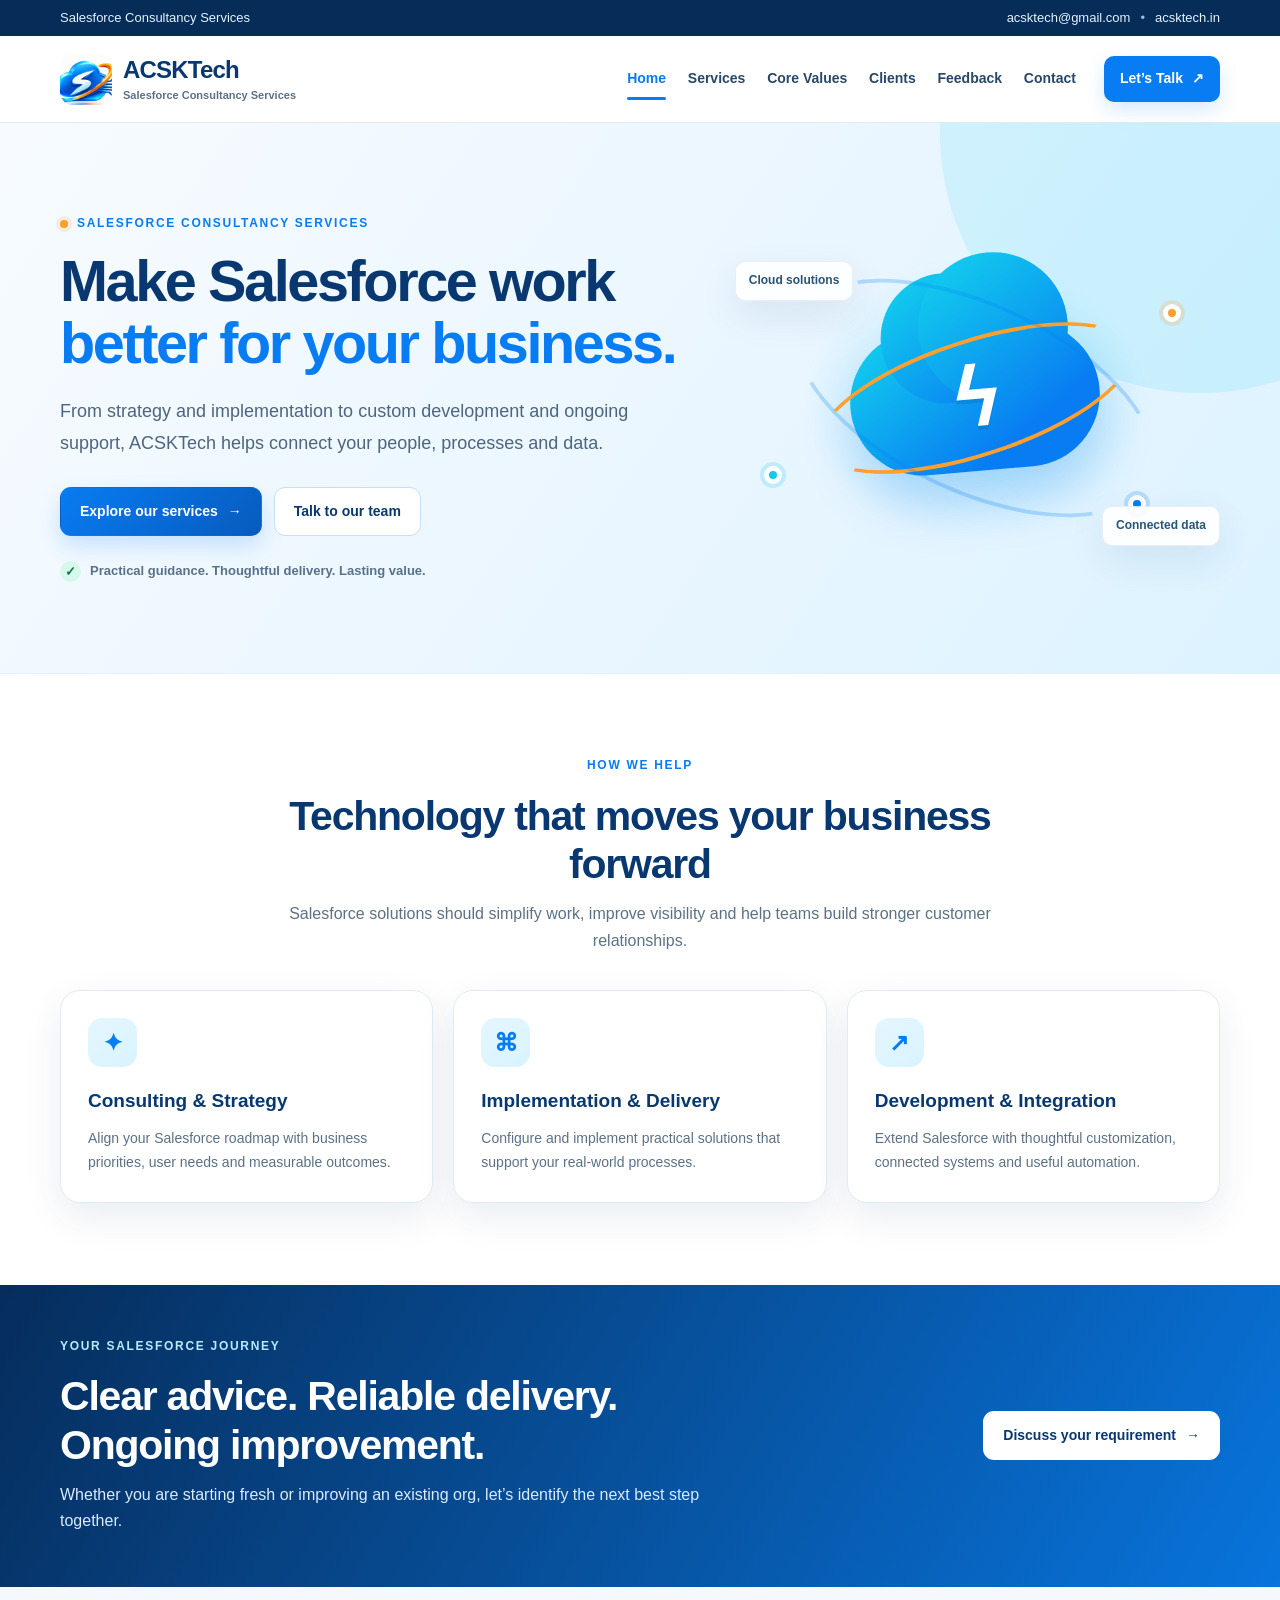
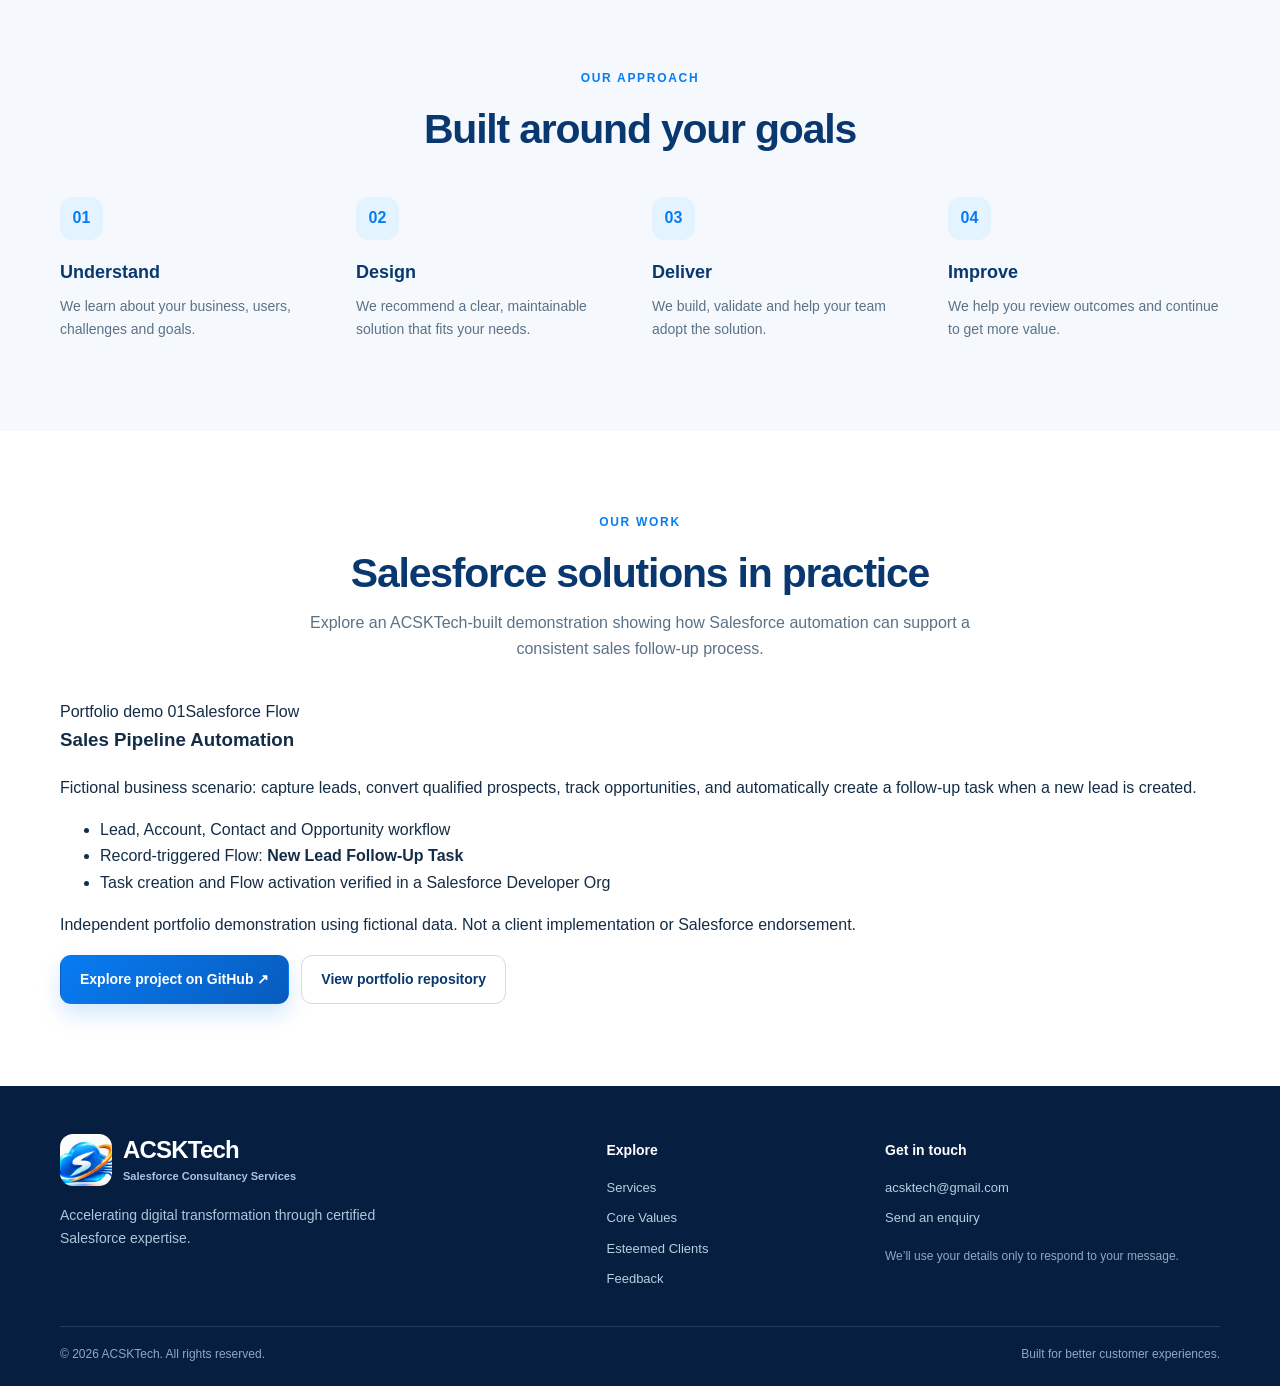
==== index.html @ 2a961964 "Add Salesforce portfolio demo to homepage" ====
<!doctype html>
<html lang="en"><head><meta charset="utf-8"><meta name="viewport" content="width=device-width, initial-scale=1">
<title>Home | ACSKTech</title><meta name="description" content="ACSKTech Salesforce Consultancy Services helps businesses plan, implement and improve Salesforce solutions."><meta name="theme-color" content="#073b78">
<link rel="icon" type="image/jpeg" href="acsktech-logo-mark.jpg"><link rel="stylesheet" href="styles.css"></head>
<body><a class="skip-link" href="#main">Skip to content</a>
<div class="topbar"><div class="container topbar-inner"><span>Salesforce Consultancy Services</span><span><a href="mailto:acsktech@gmail.com">acsktech@gmail.com</a><span class="dot">•</span><a href="https://acsktech.in">acsktech.in</a></span></div></div>
<header class="site-header"><div class="container nav-wrap">
<a class="brand" href="index.html" aria-label="ACSKTech home"><img src="acsktech-logo-mark.jpg" alt="" width="52" height="52"><span class="brand-copy"><strong>ACSKTech</strong><small>Salesforce Consultancy Services</small></span></a>
<button class="menu-toggle" type="button" aria-expanded="false" aria-controls="primary-nav"><span></span><span></span><span></span><b class="sr-only">Toggle navigation</b></button>
<nav id="primary-nav" class="primary-nav" aria-label="Main navigation"><a href="index.html" class="active" aria-current="page">Home</a><a href="services.html" class="" >Services</a><a href="values.html" class="" >Core Values</a><a href="clients.html" class="" >Clients</a><a href="feedback.html" class="" >Feedback</a><a href="contact.html" class="" >Contact</a></nav>
<a class="header-cta" href="contact.html">Let’s Talk <span aria-hidden="true">↗</span></a>
</div></header>
<main id="main"><section class="hero"><div class="container hero-layout"><div class="hero-copy"><p class="eyebrow"><span class="eyebrow-dot"></span> Salesforce Consultancy Services</p><h1>Make Salesforce work <span>better for your business.</span></h1><p class="hero-lead">From strategy and implementation to custom development and ongoing support, ACSKTech helps connect your people, processes and data.</p><div class="button-row"><a class="button button-primary" href="services.html">Explore our services <span aria-hidden="true">→</span></a><a class="button button-secondary" href="contact.html">Talk to our team</a></div><div class="trust-line"><span class="trust-check">✓</span> Practical guidance. Thoughtful delivery. Lasting value.</div></div><div class="hero-art" aria-hidden="true"><div class="art-glow"></div><div class="art-orbit orbit-one"></div><div class="art-orbit orbit-two"></div><div class="art-cloud"><span>ϟ</span></div><div class="art-node node-one"></div><div class="art-node node-two"></div><div class="art-node node-three"></div><div class="art-label label-one">Cloud solutions</div><div class="art-label label-two">Connected data</div></div></div></section>
<section class="section"><div class="container"><div class="section-heading centered"><p class="eyebrow">How we help</p><h2>Technology that moves your business forward</h2><p>Salesforce solutions should simplify work, improve visibility and help teams build stronger customer relationships.</p></div><div class="feature-grid"><article class="feature-card"><div class="feature-icon">✦</div><h3>Consulting & Strategy</h3><p>Align your Salesforce roadmap with business priorities, user needs and measurable outcomes.</p></article><article class="feature-card"><div class="feature-icon">⌘</div><h3>Implementation & Delivery</h3><p>Configure and implement practical solutions that support your real-world processes.</p></article><article class="feature-card"><div class="feature-icon">↗</div><h3>Development & Integration</h3><p>Extend Salesforce with thoughtful customization, connected systems and useful automation.</p></article></div></div></section>
<section class="band"><div class="container band-inner"><div><p class="eyebrow eyebrow-light">Your Salesforce journey</p><h2>Clear advice. Reliable delivery. Ongoing improvement.</h2><p>Whether you are starting fresh or improving an existing org, let’s identify the next best step together.</p></div><a class="button button-light" href="contact.html">Discuss your requirement <span aria-hidden="true">→</span></a></div></section>
<section class="section section-soft"><div class="container"><div class="section-heading centered"><p class="eyebrow">Our approach</p><h2>Built around your goals</h2></div><div class="steps-grid"><div class="step"><span>01</span><h3>Understand</h3><p>We learn about your business, users, challenges and goals.</p></div><div class="step"><span>02</span><h3>Design</h3><p>We recommend a clear, maintainable solution that fits your needs.</p></div><div class="step"><span>03</span><h3>Deliver</h3><p>We build, validate and help your team adopt the solution.</p></div><div class="step"><span>04</span><h3>Improve</h3><p>We help you review outcomes and continue to get more value.</p></div></div></div></section><section class="section portfolio-section"><div class="container"><div class="section-heading centered"><p class="eyebrow">Our work</p><h2>Salesforce solutions in practice</h2><p>Explore an ACSKTech-built demonstration showing how Salesforce automation can support a consistent sales follow-up process.</p></div><article class="portfolio-card"><div class="portfolio-card-top"><span class="portfolio-tag">Portfolio demo 01</span><span class="portfolio-status">Salesforce Flow</span></div><h3>Sales Pipeline Automation</h3><p>Fictional business scenario: capture leads, convert qualified prospects, track opportunities, and automatically create a follow-up task when a new lead is created.</p><ul class="portfolio-points"><li>Lead, Account, Contact and Opportunity workflow</li><li>Record-triggered Flow: <strong>New Lead Follow-Up Task</strong></li><li>Task creation and Flow activation verified in a Salesforce Developer Org</li></ul><p class="portfolio-disclaimer">Independent portfolio demonstration using fictional data. Not a client implementation or Salesforce endorsement.</p><div class="button-row"><a class="button button-primary" href="https://github.com/acsktech-acsk/salesforce-portfolio/tree/main/demo-01-sales-pipeline" target="_blank" rel="noopener noreferrer">Explore project on GitHub ↗</a><a class="button button-secondary" href="https://github.com/acsktech-acsk/salesforce-portfolio" target="_blank" rel="noopener noreferrer">View portfolio repository</a></div></article></div></section>
</main>
<footer class="site-footer"><div class="container footer-grid"><div class="footer-brand"><a class="brand brand-footer" href="index.html"><img src="acsktech-logo-mark.jpg" alt="" width="46" height="46"><span class="brand-copy"><strong>ACSKTech</strong><small>Salesforce Consultancy Services</small></span></a><p>Accelerating digital transformation through certified Salesforce expertise.</p></div><div><h2>Explore</h2><ul><li><a href="services.html">Services</a></li><li><a href="values.html">Core Values</a></li><li><a href="clients.html">Esteemed Clients</a></li><li><a href="feedback.html">Feedback</a></li></ul></div><div><h2>Get in touch</h2><ul><li><a href="mailto:acsktech@gmail.com">acsktech@gmail.com</a></li><li><a href="contact.html">Send an enquiry</a></li></ul><p class="footer-note">We’ll use your details only to respond to your message.</p></div></div><div class="container footer-bottom"><span>© <span data-year></span> ACSKTech. All rights reserved.</span><span>Built for better customer experiences.</span></div></footer>
<script src="script.js" defer></script></body></html>
---- styles.css ----
/* ACSKTech responsive site styles — designed to keep content readable at every viewport. */
:root{--navy:#08386f;--blue:#087cf2;--blue-dark:#0759b5;--cyan:#12c9e8;--orange:#ff9f2d;--ink:#142d46;--muted:#5c7186;--line:#dce8f3;--pale:#f4f9ff;--white:#fff;--shadow:0 14px 38px rgba(8,56,111,.09);--radius:20px;--max:1160px}
*{box-sizing:border-box}html{scroll-behavior:smooth;scroll-padding-top:110px}body{margin:0;font-family:Inter,"Segoe UI",Roboto,Arial,sans-serif;color:var(--ink);background:#fff;line-height:1.65;-webkit-font-smoothing:antialiased}img{display:block;max-width:100%;height:auto}a{color:inherit;text-decoration:none}a:hover{color:var(--blue)}button,input,select,textarea{font:inherit}.container{width:min(var(--max),calc(100% - 48px));margin-inline:auto}.skip-link{position:absolute;left:-999px;top:10px;background:#fff;padding:10px;z-index:100}.skip-link:focus{left:10px}.sr-only{position:absolute;width:1px;height:1px;padding:0;margin:-1px;overflow:hidden;clip:rect(0,0,0,0);white-space:nowrap;border:0}
.topbar{background:#062c58;color:#e3f3ff;font-size:13px}.topbar-inner{min-height:36px;display:flex;justify-content:space-between;align-items:center;gap:12px}.topbar a{color:#e3f3ff}.dot{padding-inline:10px;color:#8fbfe9}
.site-header{position:sticky;top:0;z-index:50;background:rgba(255,255,255,.97);border-bottom:1px solid rgba(8,56,111,.1);backdrop-filter:blur(14px)}.nav-wrap{min-height:86px;display:flex;align-items:center;gap:28px}.brand{display:flex;align-items:center;gap:11px;flex:0 0 auto;min-width:250px}.brand img{width:52px;height:52px;object-fit:cover;border-radius:13px;background:#fff}.brand-copy{display:flex;flex-direction:column;line-height:1.2}.brand-copy strong{font-size:24px;letter-spacing:-.8px;color:var(--navy);font-weight:850}.brand-copy small{font-size:11px;color:var(--muted);font-weight:650;margin-top:5px}.primary-nav{display:flex;align-items:center;justify-content:center;gap:clamp(12px,1.7vw,24px);margin-left:auto}.primary-nav a{position:relative;color:#294766;font-weight:700;font-size:14px;white-space:nowrap;padding:12px 0}.primary-nav a:hover,.primary-nav a.active{color:var(--blue)}.primary-nav a.active:after{content:"";position:absolute;left:0;right:0;bottom:3px;height:3px;border-radius:3px;background:var(--blue)}.header-cta{display:inline-flex;align-items:center;gap:9px;background:var(--blue);color:white;padding:11px 16px;border-radius:10px;font-size:14px;font-weight:750;white-space:nowrap;box-shadow:0 8px 20px rgba(8,124,242,.16)}.header-cta:hover{background:var(--blue-dark);color:white}.menu-toggle{display:none;border:1px solid var(--line);background:#fff;border-radius:10px;width:44px;height:42px;align-items:center;justify-content:center;flex-direction:column;gap:5px;cursor:pointer}.menu-toggle span{width:19px;height:2px;background:var(--navy);border-radius:2px}
.hero{position:relative;overflow:hidden;background:linear-gradient(125deg,#f7fbff 0%,#eaf6ff 54%,#dcf3ff 100%);border-bottom:1px solid #e2f0fb}.hero:before{content:"";position:absolute;width:520px;height:520px;right:-180px;top:-250px;border-radius:50%;background:rgba(18,201,232,.12)}.hero-layout{position:relative;display:grid;grid-template-columns:minmax(0,1.12fr) minmax(300px,.88fr);gap:46px;align-items:center;min-height:550px;padding-block:64px}.hero-copy{max-width:690px}.eyebrow{display:flex;align-items:center;gap:9px;margin:0 0 16px;color:var(--blue);font-size:12px;letter-spacing:1.7px;text-transform:uppercase;font-weight:850}.eyebrow-dot{width:8px;height:8px;border-radius:50%;background:var(--orange);box-shadow:0 0 0 4px rgba(255,159,45,.16)}h1,h2,h3,p{margin-top:0}.hero h1{font-size:clamp(40px,4.5vw,64px);line-height:1.08;letter-spacing:-2.4px;color:var(--navy);margin:0;max-width:760px}.hero h1 span{color:var(--blue)}.hero-lead{max-width:650px;margin:22px 0 28px;font-size:18px;line-height:1.75;color:#4d657e}.button-row{display:flex;gap:12px;flex-wrap:wrap}.button{display:inline-flex;justify-content:center;align-items:center;gap:10px;min-height:48px;padding:12px 19px;border-radius:11px;border:1px solid transparent;font-weight:800;font-size:14px;cursor:pointer;transition:transform .18s,background .18s,border-color .18s}.button:hover{transform:translateY(-2px)}.button-primary{background:linear-gradient(135deg,var(--blue),#075bbd);color:#fff;box-shadow:0 10px 22px rgba(8,124,242,.18)}.button-primary:hover{color:#fff;background:#075bbd}.button-secondary{background:#fff;border-color:#c7def4;color:var(--navy)}.button-secondary:hover{background:#f5fbff;color:var(--blue)}.trust-line{display:flex;align-items:center;gap:9px;margin-top:24px;font-size:13px;color:#58718a;font-weight:650}.trust-check{display:grid;place-items:center;width:21px;height:21px;border-radius:50%;background:#d9f8ec;color:#11744d;font-weight:900}
.hero-art{position:relative;min-height:360px;display:grid;place-items:center;isolation:isolate}.art-glow{position:absolute;width:340px;height:280px;background:radial-gradient(ellipse,rgba(18,201,232,.25),transparent 70%);filter:blur(5px)}.art-cloud{position:relative;z-index:2;width:250px;height:145px;border-radius:100px;background:linear-gradient(145deg,#13d5ed 0%,#087cf2 72%);box-shadow:0 28px 52px rgba(8,124,242,.24);transform:rotate(-5deg);display:grid;place-items:center}.art-cloud:before,.art-cloud:after{content:"";position:absolute;background:linear-gradient(145deg,#13d5ed,#087cf2);border-radius:50%;z-index:-1}.art-cloud:before{width:130px;height:130px;left:36px;top:-55px}.art-cloud:after{width:150px;height:150px;right:26px;top:-72px}.art-cloud span{font-size:78px;color:#fff;font-weight:900;line-height:1;text-shadow:0 4px 0 rgba(0,54,127,.15)}.art-orbit{position:absolute;z-index:3;width:330px;height:118px;border:4px solid var(--orange);border-left-color:transparent;border-right-color:transparent;border-radius:50%;transform:rotate(-18deg)}.orbit-two{width:390px;height:190px;border-color:rgba(8,124,242,.24);border-left-color:transparent;border-right-color:transparent;transform:rotate(25deg)}.art-node{position:absolute;z-index:4;width:18px;height:18px;border:5px solid #fff;border-radius:50%;background:var(--orange);box-shadow:0 0 0 4px rgba(255,159,45,.2)}.node-one{right:8%;top:24%}.node-two{left:7%;bottom:26%;background:var(--cyan);box-shadow:0 0 0 4px rgba(18,201,232,.2)}.node-three{right:15%;bottom:18%;background:var(--blue);box-shadow:0 0 0 4px rgba(8,124,242,.2)}.art-label{position:absolute;z-index:5;background:rgba(255,255,255,.9);border:1px solid rgba(8,56,111,.08);border-radius:10px;padding:9px 13px;box-shadow:var(--shadow);font-size:12px;font-weight:800;color:#285477}.label-one{top:12%;left:1%}.label-two{bottom:9%;right:0}
.section{padding:82px 0}.section-soft{background:#f5f9fe}.section-heading{max-width:760px;margin-bottom:36px}.section-heading.centered{text-align:center;margin-inline:auto}.section-heading.centered .eyebrow{justify-content:center}.section-heading h2,.band h2{font-size:clamp(29px,3.2vw,42px);line-height:1.18;letter-spacing:-1.2px;color:var(--navy);margin-bottom:13px}.section-heading>p:last-child{color:var(--muted);max-width:720px;margin-inline:auto}.feature-grid{display:grid;grid-template-columns:repeat(3,minmax(0,1fr));gap:20px}.feature-card,.service-card,.value-card{background:#fff;border:1px solid #e1ebf5;border-radius:var(--radius);padding:27px;box-shadow:var(--shadow)}.feature-icon{display:grid;place-items:center;width:49px;height:49px;border-radius:14px;background:linear-gradient(145deg,#e5f6ff,#d8f4ff);color:var(--blue);font-size:24px;font-weight:800;margin-bottom:18px}.feature-card h3,.service-card h2,.value-card h2{font-size:19px;color:var(--navy);margin-bottom:9px}.feature-card p,.service-card p,.value-card p{font-size:14px;line-height:1.75;color:var(--muted);margin-bottom:0}.band{background:linear-gradient(120deg,#062d5c,#0874dc);color:#fff;padding:52px 0}.band-inner{display:flex;align-items:center;justify-content:space-between;gap:36px}.band h2{color:#fff;max-width:720px}.band p:not(.eyebrow){color:#d9ebff;max-width:690px;margin-bottom:0}.eyebrow-light{color:#b7eaff}.button-light{background:#fff;color:var(--navy);flex:0 0 auto}.button-light:hover{color:var(--blue);background:#f1f8ff}.steps-grid{display:grid;grid-template-columns:repeat(4,minmax(0,1fr));gap:24px}.step{padding:8px 0}.step>span{display:grid;place-items:center;width:43px;height:43px;border-radius:13px;background:#e3f3ff;color:var(--blue);font-weight:900;margin-bottom:18px}.step h3{font-size:18px;color:var(--navy);margin-bottom:7px}.step p{font-size:14px;color:var(--muted);margin-bottom:0}
.page-hero{padding:72px 0 68px;background:linear-gradient(125deg,#f5fbff,#e4f5ff);border-bottom:1px solid #e2effa}.narrow{max-width:var(--max)}.page-hero h1{font-size:clamp(36px,4.2vw,54px);line-height:1.12;letter-spacing:-1.7px;color:var(--navy);max-width:850px;margin:0 0 14px}.page-hero p:not(.eyebrow){font-size:18px;color:var(--muted);max-width:760px;margin-bottom:0}.service-grid,.values-grid{display:grid;grid-template-columns:repeat(3,minmax(0,1fr));gap:20px}.service-card{min-height:220px}.service-card h2{font-size:19px}.values-grid{grid-template-columns:repeat(3,minmax(0,1fr))}.value-number{display:block;color:var(--blue);font-weight:900;font-size:12px;letter-spacing:1.5px;margin-bottom:17px}.content-panel{max-width:740px;margin:0 auto;padding:42px;border:1px solid var(--line);border-radius:var(--radius);box-shadow:var(--shadow);text-align:center}.content-panel .feature-icon{margin-inline:auto}.content-panel h2{font-size:27px;color:var(--navy)}.content-panel p{color:var(--muted);max-width:580px;margin:0 auto 25px}
.contact-layout{display:grid;grid-template-columns:minmax(0,.82fr) minmax(0,1.18fr);gap:48px;align-items:start}.contact-aside{padding:14px 0}.contact-aside h2{font-size:clamp(28px,3vw,38px);line-height:1.18;letter-spacing:-1px;color:var(--navy);margin-bottom:14px}.contact-aside>p:not(.eyebrow){color:var(--muted);line-height:1.8}.contact-detail{display:flex;align-items:flex-start;gap:14px;padding:18px 0;border-bottom:1px solid #e5edf5}.detail-icon{display:grid;place-items:center;flex:0 0 42px;height:42px;border-radius:12px;background:#e8f6ff;color:var(--blue);font-size:20px}.contact-detail strong,.contact-detail a,.contact-detail span:not(.detail-icon){display:block}.contact-detail strong{font-size:14px;color:var(--navy);margin:0 0 3px}.contact-detail div>a,.contact-detail div>span{font-size:14px;color:var(--muted);overflow-wrap:anywhere}.aside-note{margin-top:24px;background:#f3f9ff;border-radius:13px;padding:17px 18px;font-size:14px}.aside-note strong{color:var(--navy)}.aside-note p{margin:5px 0 0;color:var(--muted)}.aside-note a{color:var(--blue);font-weight:750}.form-panel{padding:30px;background:#fff;border:1px solid #e0eaf4;border-radius:var(--radius);box-shadow:var(--shadow)}.form-panel h2{font-size:27px;color:var(--navy);margin:0 0 5px}.panel-intro{color:var(--muted);font-size:13px;margin-bottom:23px}.form-panel form{display:grid;gap:9px}.form-panel label{font-size:13px;font-weight:750;color:#244768;margin-top:7px}.form-panel input,.form-panel textarea,.form-panel select{display:block;width:100%;margin-top:6px;border:1px solid #cbdbea;border-radius:10px;padding:12px 13px;background:#fff;color:var(--ink);outline:none;transition:border-color .15s,box-shadow .15s}.form-panel input:focus,.form-panel textarea:focus,.form-panel select:focus{border-color:var(--blue);box-shadow:0 0 0 3px rgba(8,124,242,.12)}.form-panel textarea{min-height:132px;resize:vertical}.form-panel input::placeholder,.form-panel textarea::placeholder{color:#91a1b2}.form-panel .button{margin-top:9px;justify-self:start}.form-status{min-height:1.4em;margin:4px 0 0;font-size:13px;font-weight:700;color:var(--muted)}.form-status.success{color:#137547}.form-status.error{color:#b42318}.form-note{font-size:12px;color:#718398;margin:0}.honeypot{position:absolute!important;left:-10000px!important;top:auto!important;width:1px!important;height:1px!important;overflow:hidden!important}.submit-button:disabled{opacity:.65;cursor:wait;transform:none}
.site-footer{background:#061f40;color:#d4e5f6;padding:48px 0 22px}.footer-grid{display:grid;grid-template-columns:1.5fr .7fr 1fr;gap:44px}.brand-footer{min-width:0}.brand-footer .brand-copy strong{color:#fff}.brand-footer .brand-copy small{color:#a9c5df}.footer-brand>p{max-width:370px;margin:18px 0 0;color:#afc5db;font-size:14px}.site-footer h2{font-size:14px;color:#fff;margin:5px 0 15px}.site-footer ul{list-style:none;margin:0;padding:0;display:grid;gap:9px}.site-footer li,.site-footer li a{font-size:13px;color:#b9cde0}.site-footer li a:hover{color:#fff}.footer-note{font-size:12px;color:#8fa9c2;max-width:300px;margin-top:18px}.footer-bottom{display:flex;justify-content:space-between;gap:15px;border-top:1px solid rgba(255,255,255,.13);margin-top:36px;padding-top:18px;color:#8fa9c2;font-size:12px}
@media(max-width:1080px){.brand{min-width:220px}.brand-copy strong{font-size:22px}.nav-wrap{gap:18px}.primary-nav{gap:13px}.primary-nav a{font-size:13px}.header-cta{padding:10px 12px}.hero-layout{gap:25px}.art-label{font-size:11px}}
@media(max-width:900px){.container{width:min(var(--max),calc(100% - 36px))}.nav-wrap{min-height:76px;flex-wrap:wrap;justify-content:space-between;gap:12px}.brand{min-width:0}.brand img{width:46px;height:46px}.brand-copy strong{font-size:21px}.menu-toggle{display:flex;margin-left:auto}.header-cta{display:none}.primary-nav{display:none;order:5;flex:0 0 100%;width:100%;margin:0;padding:7px 0 15px;align-items:stretch;gap:2px;flex-direction:column}.primary-nav.is-open{display:flex}.primary-nav a{padding:11px 12px;border-radius:8px;font-size:14px}.primary-nav a.active:after{display:none}.primary-nav a.active{background:#eef7ff}.hero-layout{grid-template-columns:minmax(0,1fr) minmax(250px,.8fr);min-height:490px;padding-block:54px}.hero h1{font-size:clamp(38px,5.4vw,54px)}.hero-art{min-height:290px;transform:scale(.92)}.feature-grid,.service-grid,.values-grid{grid-template-columns:repeat(2,minmax(0,1fr))}.steps-grid{grid-template-columns:repeat(2,minmax(0,1fr))}.contact-layout{grid-template-columns:1fr;gap:26px}.contact-aside{padding:0}.contact-detail{max-width:550px}.form-panel{max-width:760px;width:100%}}
@media(max-width:620px){.container{width:calc(100% - 32px)}.topbar-inner{min-height:34px;justify-content:center;text-align:center}.topbar-inner>span:first-child{display:none}.topbar-inner>span:last-child{font-size:12px}.nav-wrap{min-height:70px}.brand img{width:42px;height:42px}.brand-copy strong{font-size:20px}.brand-copy small{font-size:10px}.hero-layout{grid-template-columns:1fr;gap:8px;padding-block:48px 36px}.hero h1{font-size:clamp(38px,10vw,50px);letter-spacing:-1.7px}.hero-lead{font-size:16px;margin:18px 0 23px}.hero-art{min-height:240px;transform:scale(.78);margin:-2px 0 -18px}.trust-line{align-items:flex-start;font-size:12px}.section{padding:60px 0}.section-heading{margin-bottom:28px}.section-heading h2,.band h2{font-size:30px}.feature-grid,.service-grid,.values-grid,.steps-grid{grid-template-columns:1fr}.feature-card,.service-card,.value-card{padding:23px}.band{padding:40px 0}.band-inner{align-items:flex-start;flex-direction:column;gap:22px}.page-hero{padding:52px 0}.page-hero h1{font-size:clamp(34px,9vw,44px)}.page-hero p:not(.eyebrow){font-size:16px}.content-panel{padding:28px 22px}.form-panel{padding:23px 18px}.form-panel h2{font-size:24px}.footer-grid{grid-template-columns:1fr;gap:28px}.footer-bottom{flex-direction:column;gap:5px;margin-top:28px}.button-row .button{width:100%}}
@media(prefers-reduced-motion:reduce){*,*::before,*::after{scroll-behavior:auto!important;transition:none!important}}
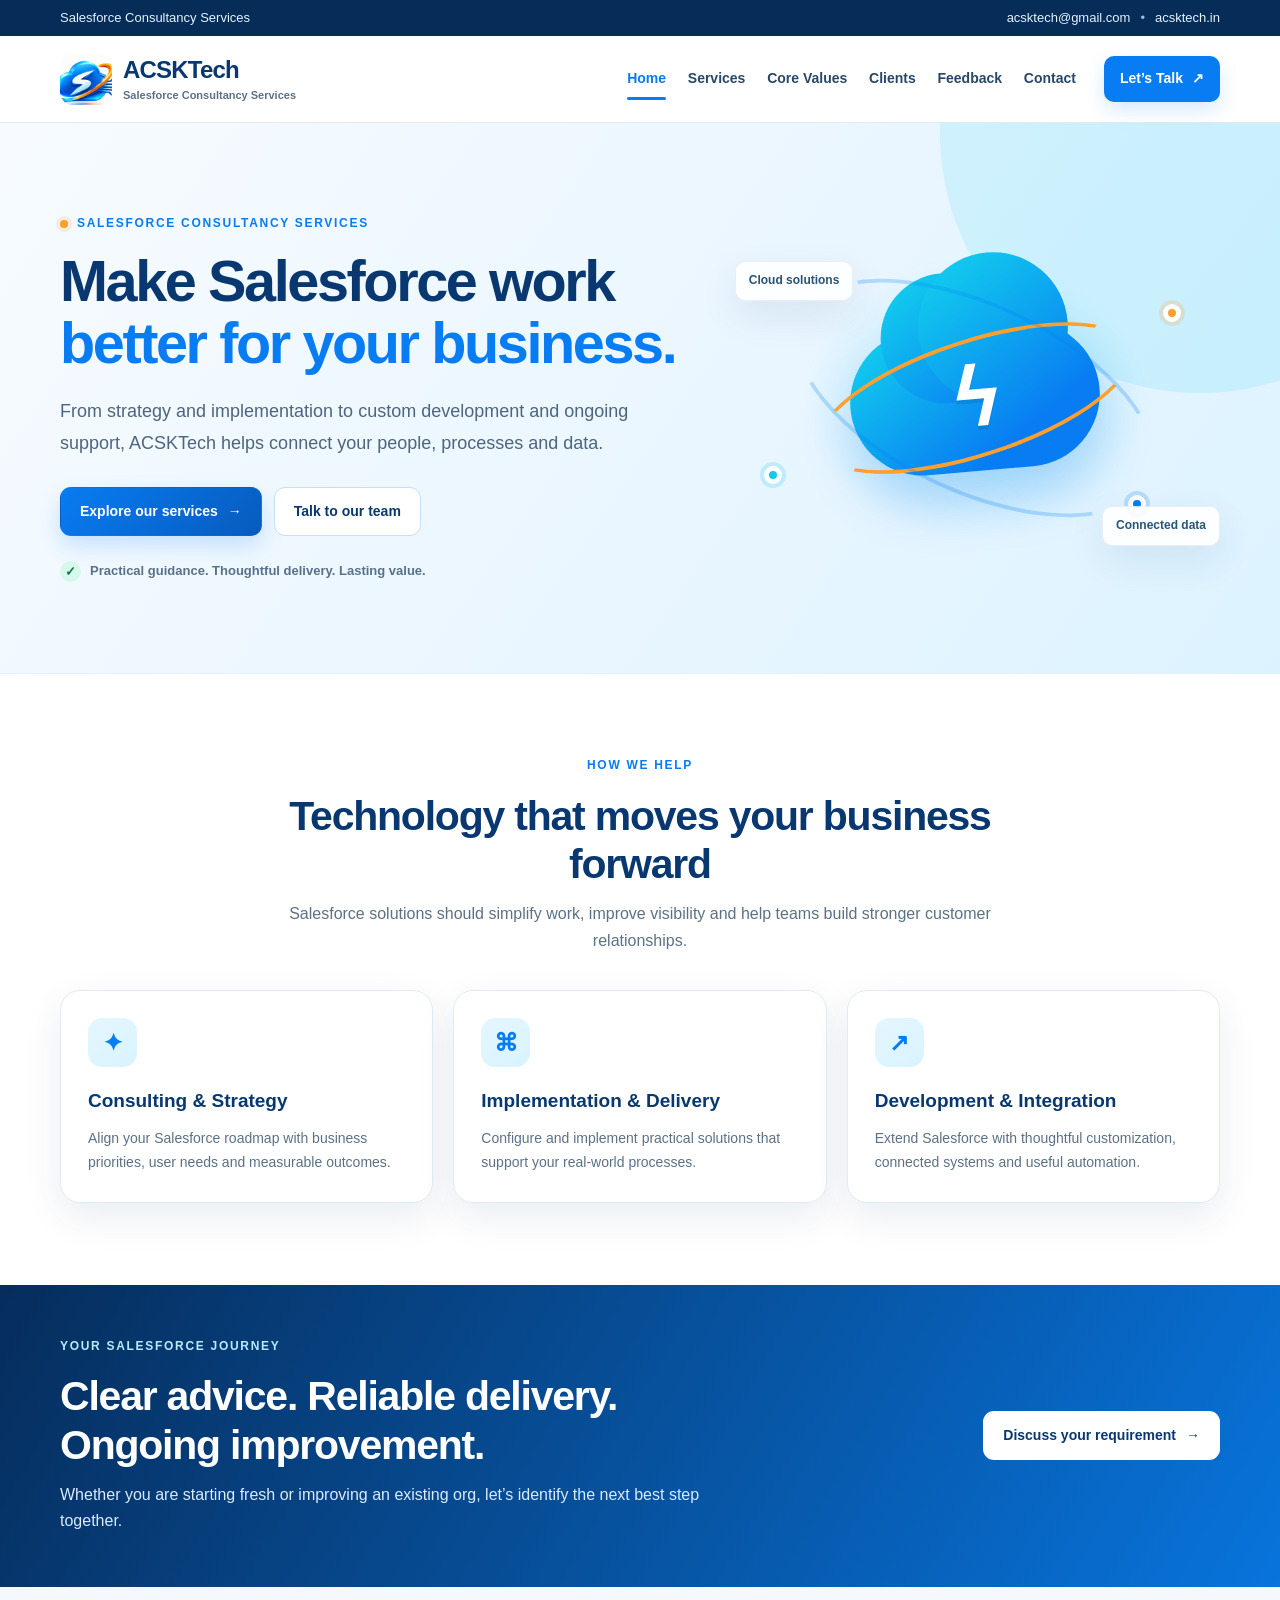
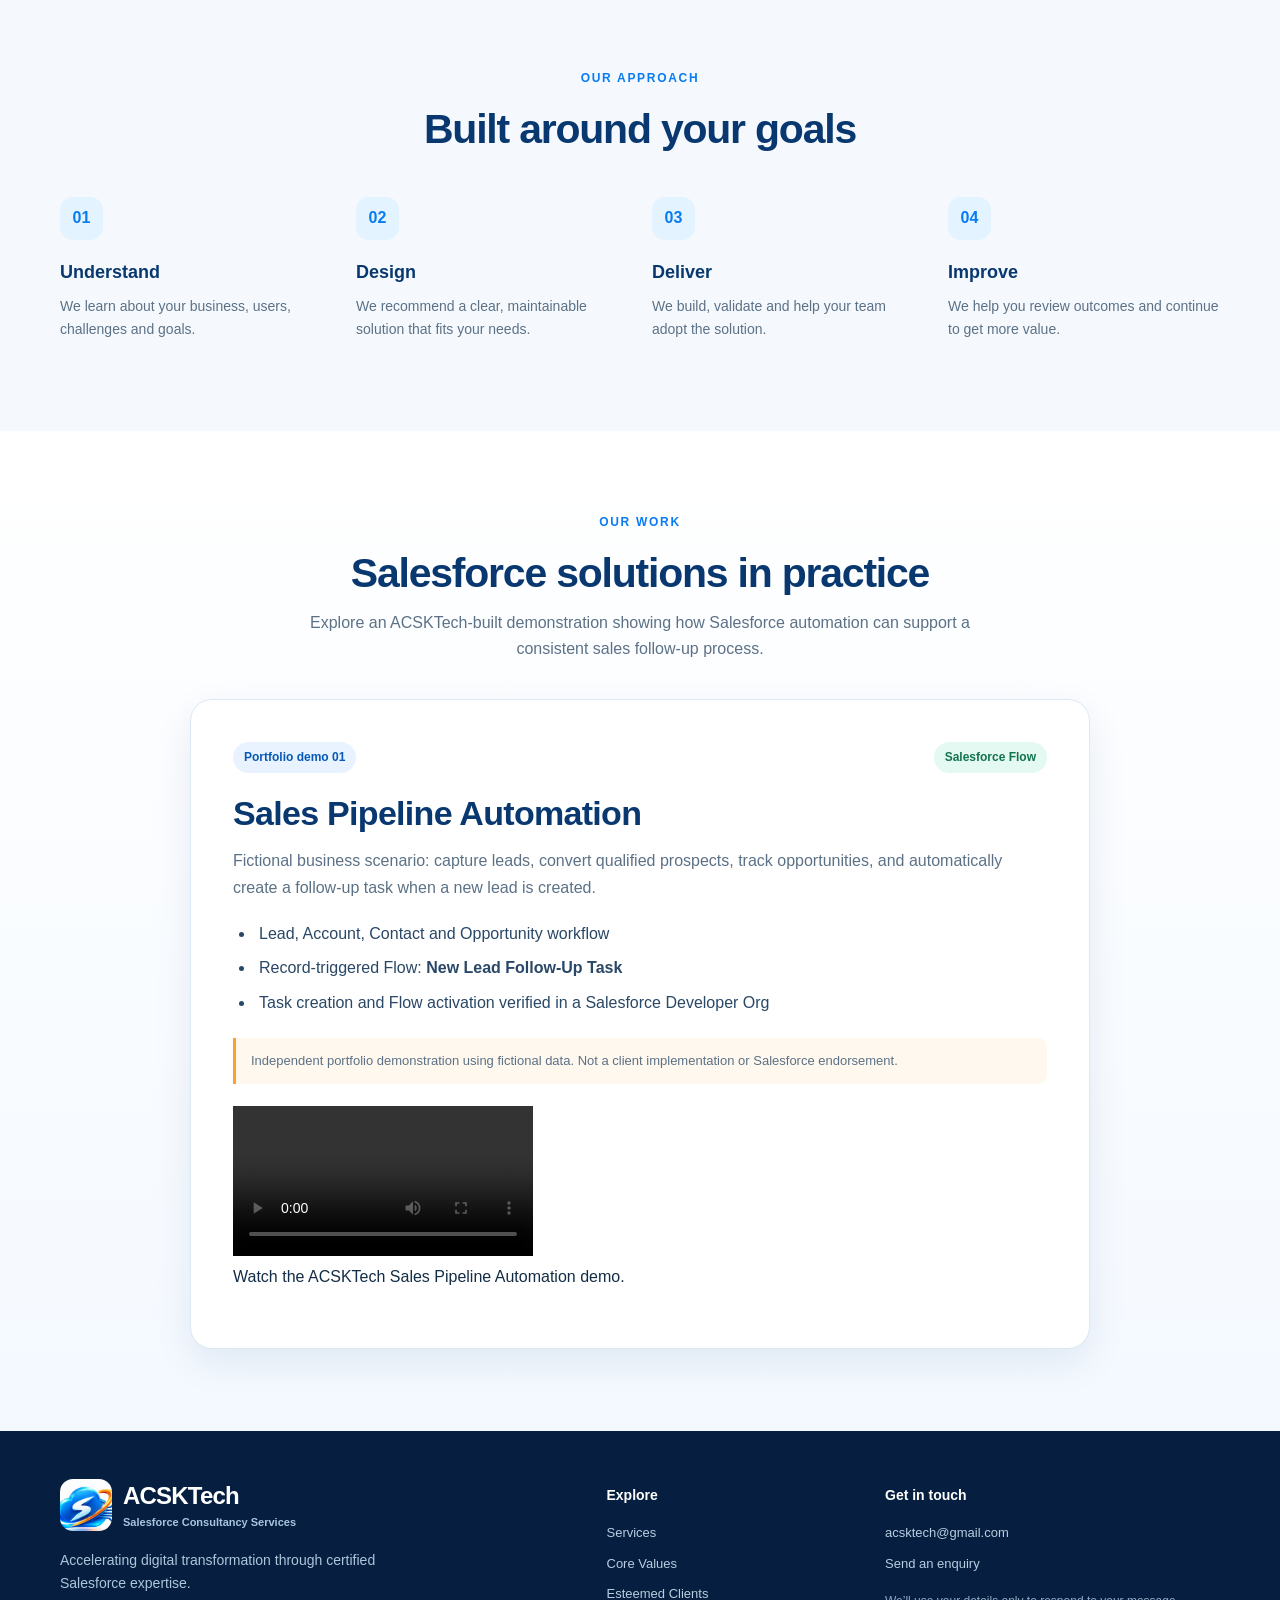
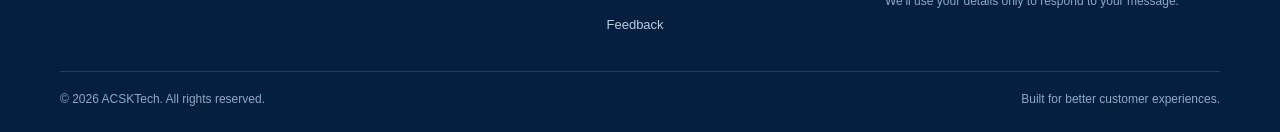
==== commit 06267b45: "Replace public repository buttons with embedded demo video" ====
--- a/index.html
+++ b/index.html
@@ -13,7 +13,7 @@
 <main id="main"><section class="hero"><div class="container hero-layout"><div class="hero-copy"><p class="eyebrow"><span class="eyebrow-dot"></span> Salesforce Consultancy Services</p><h1>Make Salesforce work <span>better for your business.</span></h1><p class="hero-lead">From strategy and implementation to custom development and ongoing support, ACSKTech helps connect your people, processes and data.</p><div class="button-row"><a class="button button-primary" href="services.html">Explore our services <span aria-hidden="true">→</span></a><a class="button button-secondary" href="contact.html">Talk to our team</a></div><div class="trust-line"><span class="trust-check">✓</span> Practical guidance. Thoughtful delivery. Lasting value.</div></div><div class="hero-art" aria-hidden="true"><div class="art-glow"></div><div class="art-orbit orbit-one"></div><div class="art-orbit orbit-two"></div><div class="art-cloud"><span>ϟ</span></div><div class="art-node node-one"></div><div class="art-node node-two"></div><div class="art-node node-three"></div><div class="art-label label-one">Cloud solutions</div><div class="art-label label-two">Connected data</div></div></div></section>
 <section class="section"><div class="container"><div class="section-heading centered"><p class="eyebrow">How we help</p><h2>Technology that moves your business forward</h2><p>Salesforce solutions should simplify work, improve visibility and help teams build stronger customer relationships.</p></div><div class="feature-grid"><article class="feature-card"><div class="feature-icon">✦</div><h3>Consulting & Strategy</h3><p>Align your Salesforce roadmap with business priorities, user needs and measurable outcomes.</p></article><article class="feature-card"><div class="feature-icon">⌘</div><h3>Implementation & Delivery</h3><p>Configure and implement practical solutions that support your real-world processes.</p></article><article class="feature-card"><div class="feature-icon">↗</div><h3>Development & Integration</h3><p>Extend Salesforce with thoughtful customization, connected systems and useful automation.</p></article></div></div></section>
 <section class="band"><div class="container band-inner"><div><p class="eyebrow eyebrow-light">Your Salesforce journey</p><h2>Clear advice. Reliable delivery. Ongoing improvement.</h2><p>Whether you are starting fresh or improving an existing org, let’s identify the next best step together.</p></div><a class="button button-light" href="contact.html">Discuss your requirement <span aria-hidden="true">→</span></a></div></section>
-<section class="section section-soft"><div class="container"><div class="section-heading centered"><p class="eyebrow">Our approach</p><h2>Built around your goals</h2></div><div class="steps-grid"><div class="step"><span>01</span><h3>Understand</h3><p>We learn about your business, users, challenges and goals.</p></div><div class="step"><span>02</span><h3>Design</h3><p>We recommend a clear, maintainable solution that fits your needs.</p></div><div class="step"><span>03</span><h3>Deliver</h3><p>We build, validate and help your team adopt the solution.</p></div><div class="step"><span>04</span><h3>Improve</h3><p>We help you review outcomes and continue to get more value.</p></div></div></div></section><section class="section portfolio-section"><div class="container"><div class="section-heading centered"><p class="eyebrow">Our work</p><h2>Salesforce solutions in practice</h2><p>Explore an ACSKTech-built demonstration showing how Salesforce automation can support a consistent sales follow-up process.</p></div><article class="portfolio-card"><div class="portfolio-card-top"><span class="portfolio-tag">Portfolio demo 01</span><span class="portfolio-status">Salesforce Flow</span></div><h3>Sales Pipeline Automation</h3><p>Fictional business scenario: capture leads, convert qualified prospects, track opportunities, and automatically create a follow-up task when a new lead is created.</p><ul class="portfolio-points"><li>Lead, Account, Contact and Opportunity workflow</li><li>Record-triggered Flow: <strong>New Lead Follow-Up Task</strong></li><li>Task creation and Flow activation verified in a Salesforce Developer Org</li></ul><p class="portfolio-disclaimer">Independent portfolio demonstration using fictional data. Not a client implementation or Salesforce endorsement.</p><div class="button-row"><a class="button button-primary" href="https://github.com/acsktech-acsk/salesforce-portfolio/tree/main/demo-01-sales-pipeline" target="_blank" rel="noopener noreferrer">Explore project on GitHub ↗</a><a class="button button-secondary" href="https://github.com/acsktech-acsk/salesforce-portfolio" target="_blank" rel="noopener noreferrer">View portfolio repository</a></div></article></div></section>
+<section class="section section-soft"><div class="container"><div class="section-heading centered"><p class="eyebrow">Our approach</p><h2>Built around your goals</h2></div><div class="steps-grid"><div class="step"><span>01</span><h3>Understand</h3><p>We learn about your business, users, challenges and goals.</p></div><div class="step"><span>02</span><h3>Design</h3><p>We recommend a clear, maintainable solution that fits your needs.</p></div><div class="step"><span>03</span><h3>Deliver</h3><p>We build, validate and help your team adopt the solution.</p></div><div class="step"><span>04</span><h3>Improve</h3><p>We help you review outcomes and continue to get more value.</p></div></div></div></section><section class="section portfolio-section"><div class="container"><div class="section-heading centered"><p class="eyebrow">Our work</p><h2>Salesforce solutions in practice</h2><p>Explore an ACSKTech-built demonstration showing how Salesforce automation can support a consistent sales follow-up process.</p></div><article class="portfolio-card"><div class="portfolio-card-top"><span class="portfolio-tag">Portfolio demo 01</span><span class="portfolio-status">Salesforce Flow</span></div><h3>Sales Pipeline Automation</h3><p>Fictional business scenario: capture leads, convert qualified prospects, track opportunities, and automatically create a follow-up task when a new lead is created.</p><ul class="portfolio-points"><li>Lead, Account, Contact and Opportunity workflow</li><li>Record-triggered Flow: <strong>New Lead Follow-Up Task</strong></li><li>Task creation and Flow activation verified in a Salesforce Developer Org</li></ul><p class="portfolio-disclaimer">Independent portfolio demonstration using fictional data. Not a client implementation or Salesforce endorsement.</p><div class="portfolio-video-wrap"><video class="portfolio-video" controls preload="metadata" playsinline aria-label="ACSKTech Sales Pipeline Automation demonstration video"><source src="sales-pipeline-demo.mp4" type="video/mp4">Your browser does not support embedded video.</video><p class="portfolio-video-note">Watch the ACSKTech Sales Pipeline Automation demo.</p></div></article></div></section>
 </main>
 <footer class="site-footer"><div class="container footer-grid"><div class="footer-brand"><a class="brand brand-footer" href="index.html"><img src="acsktech-logo-mark.jpg" alt="" width="46" height="46"><span class="brand-copy"><strong>ACSKTech</strong><small>Salesforce Consultancy Services</small></span></a><p>Accelerating digital transformation through certified Salesforce expertise.</p></div><div><h2>Explore</h2><ul><li><a href="services.html">Services</a></li><li><a href="values.html">Core Values</a></li><li><a href="clients.html">Esteemed Clients</a></li><li><a href="feedback.html">Feedback</a></li></ul></div><div><h2>Get in touch</h2><ul><li><a href="mailto:acsktech@gmail.com">acsktech@gmail.com</a></li><li><a href="contact.html">Send an enquiry</a></li></ul><p class="footer-note">We’ll use your details only to respond to your message.</p></div></div><div class="container footer-bottom"><span>© <span data-year></span> ACSKTech. All rights reserved.</span><span>Built for better customer experiences.</span></div></footer>
 <script src="script.js" defer></script></body></html>
--- a/styles.css
+++ b/styles.css
@@ -13,3 +13,6 @@
 @media(max-width:900px){.container{width:min(var(--max),calc(100% - 36px))}.nav-wrap{min-height:76px;flex-wrap:wrap;justify-content:space-between;gap:12px}.brand{min-width:0}.brand img{width:46px;height:46px}.brand-copy strong{font-size:21px}.menu-toggle{display:flex;margin-left:auto}.header-cta{display:none}.primary-nav{display:none;order:5;flex:0 0 100%;width:100%;margin:0;padding:7px 0 15px;align-items:stretch;gap:2px;flex-direction:column}.primary-nav.is-open{display:flex}.primary-nav a{padding:11px 12px;border-radius:8px;font-size:14px}.primary-nav a.active:after{display:none}.primary-nav a.active{background:#eef7ff}.hero-layout{grid-template-columns:minmax(0,1fr) minmax(250px,.8fr);min-height:490px;padding-block:54px}.hero h1{font-size:clamp(38px,5.4vw,54px)}.hero-art{min-height:290px;transform:scale(.92)}.feature-grid,.service-grid,.values-grid{grid-template-columns:repeat(2,minmax(0,1fr))}.steps-grid{grid-template-columns:repeat(2,minmax(0,1fr))}.contact-layout{grid-template-columns:1fr;gap:26px}.contact-aside{padding:0}.contact-detail{max-width:550px}.form-panel{max-width:760px;width:100%}}
 @media(max-width:620px){.container{width:calc(100% - 32px)}.topbar-inner{min-height:34px;justify-content:center;text-align:center}.topbar-inner>span:first-child{display:none}.topbar-inner>span:last-child{font-size:12px}.nav-wrap{min-height:70px}.brand img{width:42px;height:42px}.brand-copy strong{font-size:20px}.brand-copy small{font-size:10px}.hero-layout{grid-template-columns:1fr;gap:8px;padding-block:48px 36px}.hero h1{font-size:clamp(38px,10vw,50px);letter-spacing:-1.7px}.hero-lead{font-size:16px;margin:18px 0 23px}.hero-art{min-height:240px;transform:scale(.78);margin:-2px 0 -18px}.trust-line{align-items:flex-start;font-size:12px}.section{padding:60px 0}.section-heading{margin-bottom:28px}.section-heading h2,.band h2{font-size:30px}.feature-grid,.service-grid,.values-grid,.steps-grid{grid-template-columns:1fr}.feature-card,.service-card,.value-card{padding:23px}.band{padding:40px 0}.band-inner{align-items:flex-start;flex-direction:column;gap:22px}.page-hero{padding:52px 0}.page-hero h1{font-size:clamp(34px,9vw,44px)}.page-hero p:not(.eyebrow){font-size:16px}.content-panel{padding:28px 22px}.form-panel{padding:23px 18px}.form-panel h2{font-size:24px}.footer-grid{grid-template-columns:1fr;gap:28px}.footer-bottom{flex-direction:column;gap:5px;margin-top:28px}.button-row .button{width:100%}}
 @media(prefers-reduced-motion:reduce){*,*::before,*::after{scroll-behavior:auto!important;transition:none!important}}
+
+/* Portfolio showcase */
+.portfolio-section{background:linear-gradient(180deg,#fff 0%,#f4f9ff 100%)}.portfolio-card{max-width:900px;margin:0 auto;padding:clamp(24px,4vw,42px);border:1px solid #dce8f3;border-radius:22px;background:#fff;box-shadow:0 14px 38px rgba(8,56,111,.09)}.portfolio-card-top{display:flex;justify-content:space-between;align-items:center;gap:12px;flex-wrap:wrap;margin-bottom:20px}.portfolio-tag,.portfolio-status{display:inline-flex;align-items:center;padding:6px 11px;border-radius:999px;font-size:12px;font-weight:800}.portfolio-tag{background:#e8f3ff;color:#0759b5}.portfolio-status{background:#e5f9f3;color:#11744d}.portfolio-card h3{font-size:clamp(25px,3vw,34px);line-height:1.2;color:var(--navy);margin:0 0 14px;letter-spacing:-.7px}.portfolio-card>p{color:var(--muted)}.portfolio-points{padding-left:22px;margin:20px 0;color:#294766}.portfolio-points li{margin:8px 0;padding-left:4px}.portfolio-disclaimer{border-left:3px solid var(--orange);background:#fff8ee;padding:12px 15px;border-radius:0 9px 9px 0;font-size:13px;margin:22px 0}.portfolio-card .button-row{margin-top:20px}
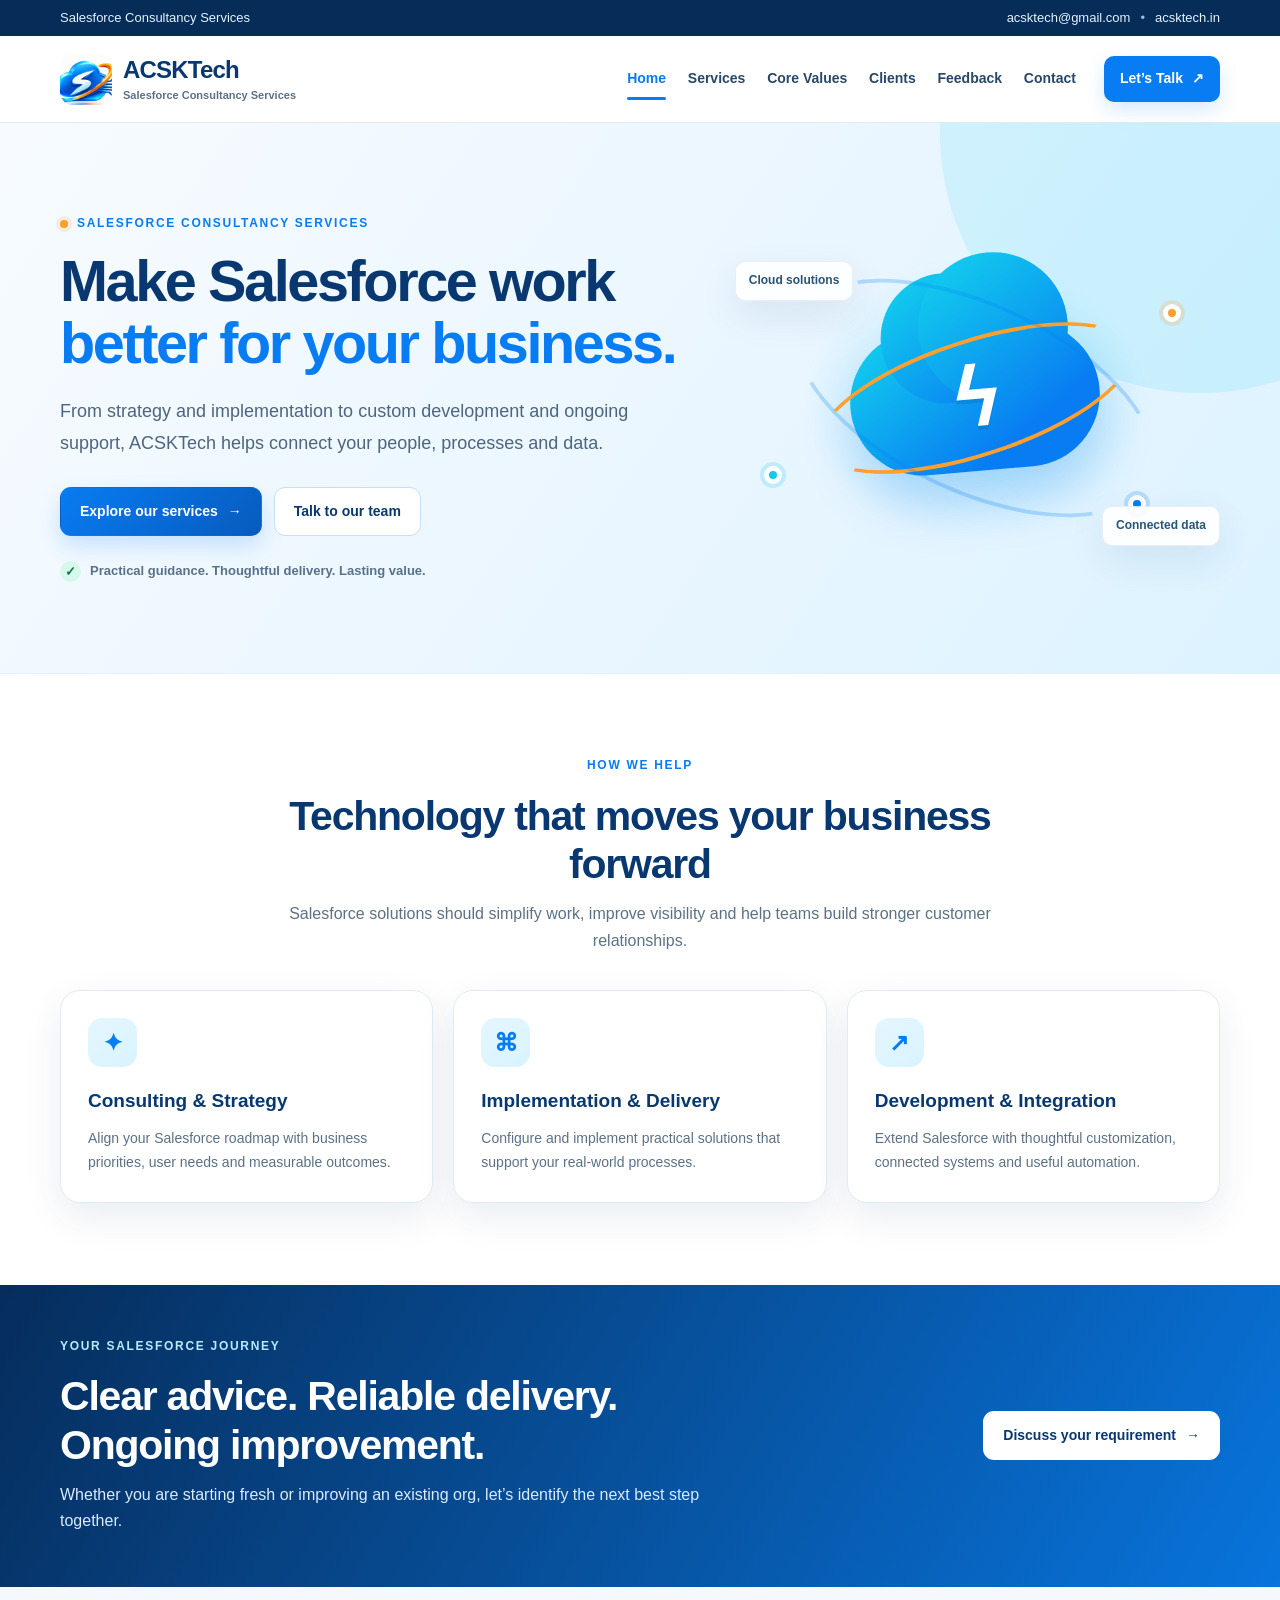
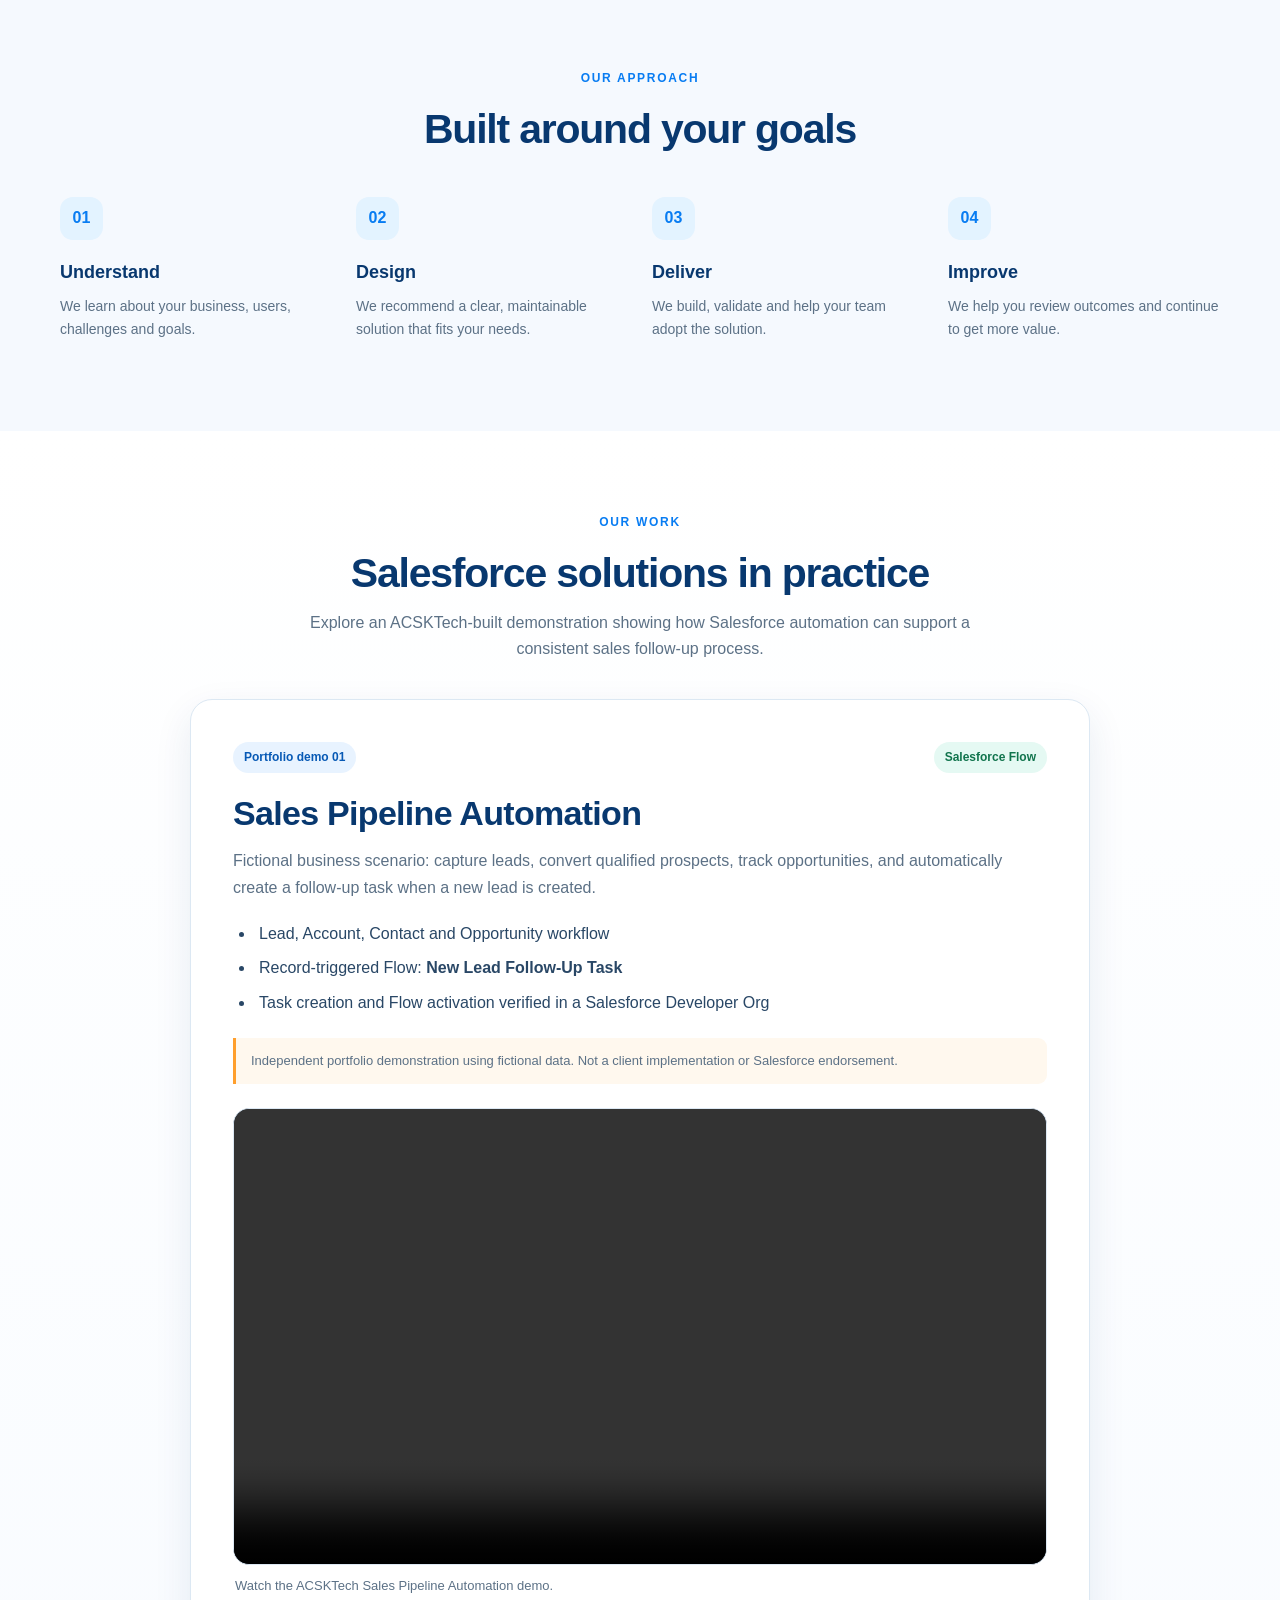
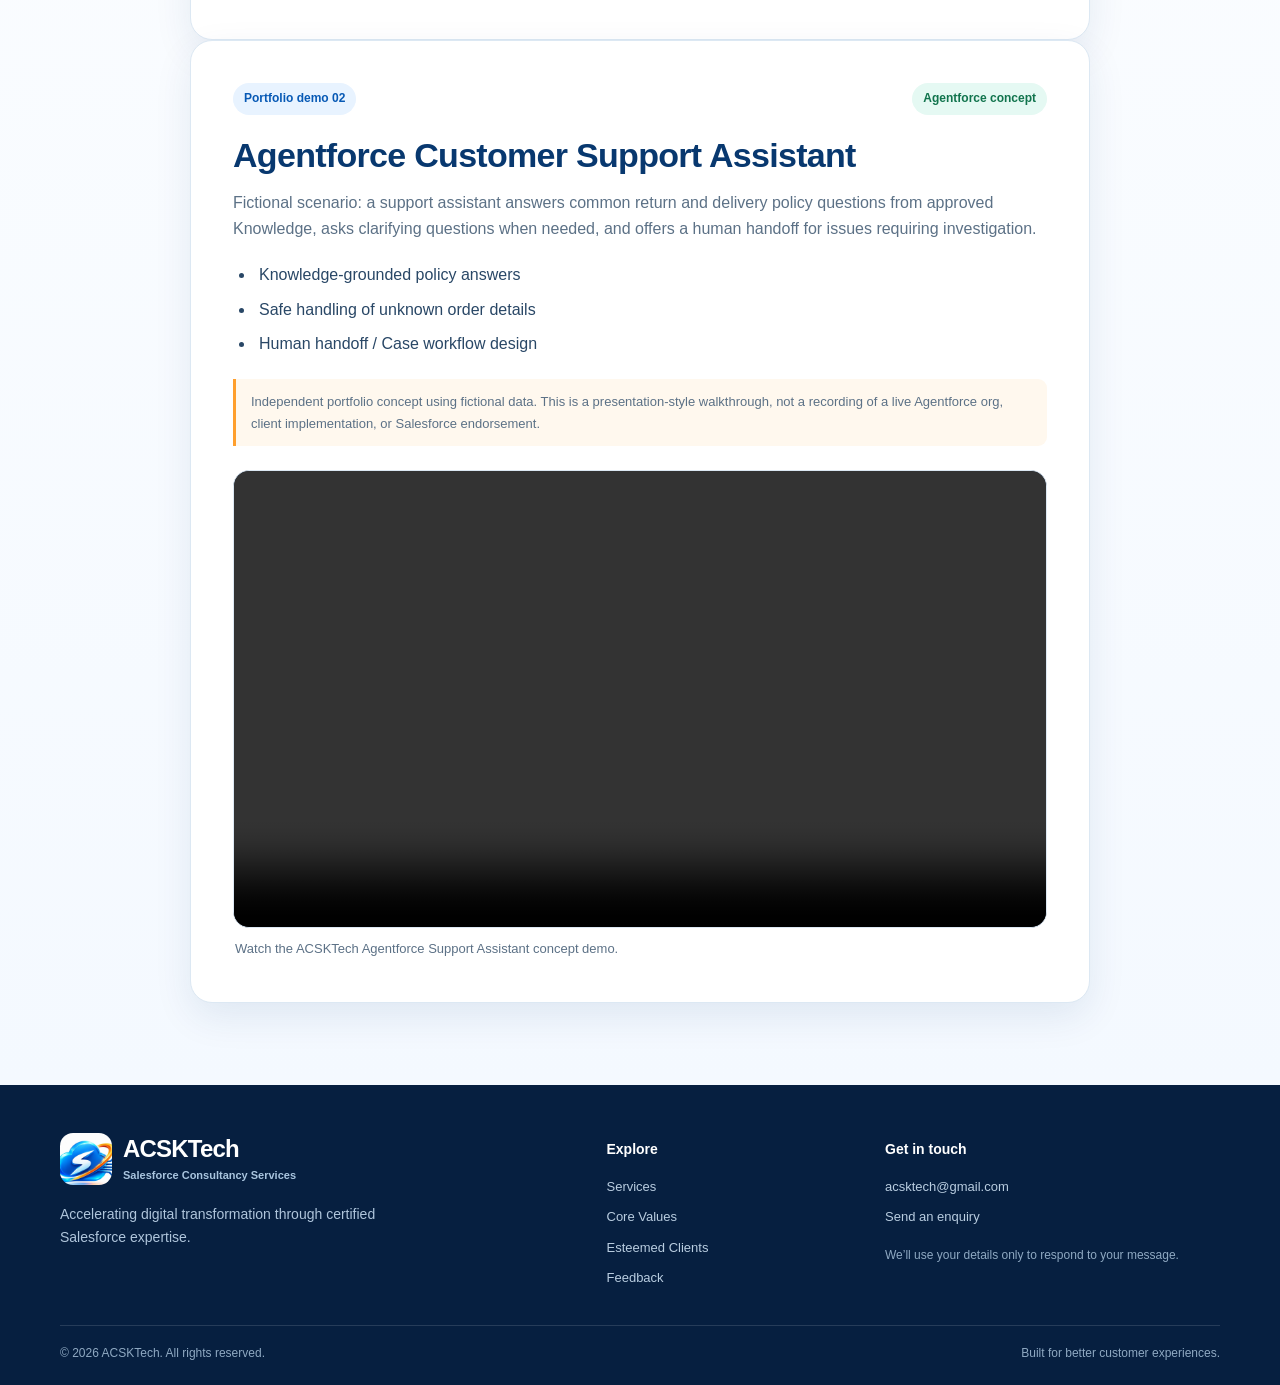
==== commit 9c728a6e: "Add Agentforce Support Assistant portfolio demo" ====
--- a/index.html
+++ b/index.html
@@ -13,7 +13,14 @@
 <main id="main"><section class="hero"><div class="container hero-layout"><div class="hero-copy"><p class="eyebrow"><span class="eyebrow-dot"></span> Salesforce Consultancy Services</p><h1>Make Salesforce work <span>better for your business.</span></h1><p class="hero-lead">From strategy and implementation to custom development and ongoing support, ACSKTech helps connect your people, processes and data.</p><div class="button-row"><a class="button button-primary" href="services.html">Explore our services <span aria-hidden="true">→</span></a><a class="button button-secondary" href="contact.html">Talk to our team</a></div><div class="trust-line"><span class="trust-check">✓</span> Practical guidance. Thoughtful delivery. Lasting value.</div></div><div class="hero-art" aria-hidden="true"><div class="art-glow"></div><div class="art-orbit orbit-one"></div><div class="art-orbit orbit-two"></div><div class="art-cloud"><span>ϟ</span></div><div class="art-node node-one"></div><div class="art-node node-two"></div><div class="art-node node-three"></div><div class="art-label label-one">Cloud solutions</div><div class="art-label label-two">Connected data</div></div></div></section>
 <section class="section"><div class="container"><div class="section-heading centered"><p class="eyebrow">How we help</p><h2>Technology that moves your business forward</h2><p>Salesforce solutions should simplify work, improve visibility and help teams build stronger customer relationships.</p></div><div class="feature-grid"><article class="feature-card"><div class="feature-icon">✦</div><h3>Consulting & Strategy</h3><p>Align your Salesforce roadmap with business priorities, user needs and measurable outcomes.</p></article><article class="feature-card"><div class="feature-icon">⌘</div><h3>Implementation & Delivery</h3><p>Configure and implement practical solutions that support your real-world processes.</p></article><article class="feature-card"><div class="feature-icon">↗</div><h3>Development & Integration</h3><p>Extend Salesforce with thoughtful customization, connected systems and useful automation.</p></article></div></div></section>
 <section class="band"><div class="container band-inner"><div><p class="eyebrow eyebrow-light">Your Salesforce journey</p><h2>Clear advice. Reliable delivery. Ongoing improvement.</h2><p>Whether you are starting fresh or improving an existing org, let’s identify the next best step together.</p></div><a class="button button-light" href="contact.html">Discuss your requirement <span aria-hidden="true">→</span></a></div></section>
-<section class="section section-soft"><div class="container"><div class="section-heading centered"><p class="eyebrow">Our approach</p><h2>Built around your goals</h2></div><div class="steps-grid"><div class="step"><span>01</span><h3>Understand</h3><p>We learn about your business, users, challenges and goals.</p></div><div class="step"><span>02</span><h3>Design</h3><p>We recommend a clear, maintainable solution that fits your needs.</p></div><div class="step"><span>03</span><h3>Deliver</h3><p>We build, validate and help your team adopt the solution.</p></div><div class="step"><span>04</span><h3>Improve</h3><p>We help you review outcomes and continue to get more value.</p></div></div></div></section><section class="section portfolio-section"><div class="container"><div class="section-heading centered"><p class="eyebrow">Our work</p><h2>Salesforce solutions in practice</h2><p>Explore an ACSKTech-built demonstration showing how Salesforce automation can support a consistent sales follow-up process.</p></div><article class="portfolio-card"><div class="portfolio-card-top"><span class="portfolio-tag">Portfolio demo 01</span><span class="portfolio-status">Salesforce Flow</span></div><h3>Sales Pipeline Automation</h3><p>Fictional business scenario: capture leads, convert qualified prospects, track opportunities, and automatically create a follow-up task when a new lead is created.</p><ul class="portfolio-points"><li>Lead, Account, Contact and Opportunity workflow</li><li>Record-triggered Flow: <strong>New Lead Follow-Up Task</strong></li><li>Task creation and Flow activation verified in a Salesforce Developer Org</li></ul><p class="portfolio-disclaimer">Independent portfolio demonstration using fictional data. Not a client implementation or Salesforce endorsement.</p><div class="portfolio-video-wrap"><video class="portfolio-video" controls preload="metadata" playsinline aria-label="ACSKTech Sales Pipeline Automation demonstration video"><source src="sales-pipeline-demo.mp4" type="video/mp4">Your browser does not support embedded video.</video><p class="portfolio-video-note">Watch the ACSKTech Sales Pipeline Automation demo.</p></div></article></div></section>
+<section class="section section-soft"><div class="container"><div class="section-heading centered"><p class="eyebrow">Our approach</p><h2>Built around your goals</h2></div><div class="steps-grid"><div class="step"><span>01</span><h3>Understand</h3><p>We learn about your business, users, challenges and goals.</p></div><div class="step"><span>02</span><h3>Design</h3><p>We recommend a clear, maintainable solution that fits your needs.</p></div><div class="step"><span>03</span><h3>Deliver</h3><p>We build, validate and help your team adopt the solution.</p></div><div class="step"><span>04</span><h3>Improve</h3><p>We help you review outcomes and continue to get more value.</p></div></div></div></section><section class="section portfolio-section"><div class="container"><div class="section-heading centered"><p class="eyebrow">Our work</p><h2>Salesforce solutions in practice</h2><p>Explore an ACSKTech-built demonstration showing how Salesforce automation can support a consistent sales follow-up process.</p></div><article class="portfolio-card"><div class="portfolio-card-top"><span class="portfolio-tag">Portfolio demo 01</span><span class="portfolio-status">Salesforce Flow</span></div><h3>Sales Pipeline Automation</h3><p>Fictional business scenario: capture leads, convert qualified prospects, track opportunities, and automatically create a follow-up task when a new lead is created.</p><ul class="portfolio-points"><li>Lead, Account, Contact and Opportunity workflow</li><li>Record-triggered Flow: <strong>New Lead Follow-Up Task</strong></li><li>Task creation and Flow activation verified in a Salesforce Developer Org</li></ul><p class="portfolio-disclaimer">Independent portfolio demonstration using fictional data. Not a client implementation or Salesforce endorsement.</p><div class="portfolio-video-wrap"><video class="portfolio-video" controls preload="metadata" playsinline aria-label="ACSKTech Sales Pipeline Automation demonstration video"><source src="sales-pipeline-demo.mp4" type="video/mp4">Your browser does not support embedded video.</video><p class="portfolio-video-note">Watch the ACSKTech Sales Pipeline Automation demo.</p></div></article><article class="portfolio-card">
+<div class="portfolio-card-top"><span class="portfolio-tag">Portfolio demo 02</span><span class="portfolio-status">Agentforce concept</span></div>
+<h3>Agentforce Customer Support Assistant</h3>
+<p>Fictional scenario: a support assistant answers common return and delivery policy questions from approved Knowledge, asks clarifying questions when needed, and offers a human handoff for issues requiring investigation.</p>
+<ul class="portfolio-points"><li>Knowledge-grounded policy answers</li><li>Safe handling of unknown order details</li><li>Human handoff / Case workflow design</li></ul>
+<p class="portfolio-disclaimer">Independent portfolio concept using fictional data. This is a presentation-style walkthrough, not a recording of a live Agentforce org, client implementation, or Salesforce endorsement.</p>
+<div class="portfolio-video-wrap"><video class="portfolio-video" controls preload="metadata" playsinline aria-label="ACSKTech Agentforce Support Assistant concept demo"><source src="agentforce-support-demo.mp4" type="video/mp4">Your browser does not support embedded video.</video><p class="portfolio-video-note">Watch the ACSKTech Agentforce Support Assistant concept demo.</p></div>
+</article></div></section>
 </main>
 <footer class="site-footer"><div class="container footer-grid"><div class="footer-brand"><a class="brand brand-footer" href="index.html"><img src="acsktech-logo-mark.jpg" alt="" width="46" height="46"><span class="brand-copy"><strong>ACSKTech</strong><small>Salesforce Consultancy Services</small></span></a><p>Accelerating digital transformation through certified Salesforce expertise.</p></div><div><h2>Explore</h2><ul><li><a href="services.html">Services</a></li><li><a href="values.html">Core Values</a></li><li><a href="clients.html">Esteemed Clients</a></li><li><a href="feedback.html">Feedback</a></li></ul></div><div><h2>Get in touch</h2><ul><li><a href="mailto:acsktech@gmail.com">acsktech@gmail.com</a></li><li><a href="contact.html">Send an enquiry</a></li></ul><p class="footer-note">We’ll use your details only to respond to your message.</p></div></div><div class="container footer-bottom"><span>© <span data-year></span> ACSKTech. All rights reserved.</span><span>Built for better customer experiences.</span></div></footer>
 <script src="script.js" defer></script></body></html>
--- a/styles.css
+++ b/styles.css
@@ -16,3 +16,6 @@
 
 /* Portfolio showcase */
 .portfolio-section{background:linear-gradient(180deg,#fff 0%,#f4f9ff 100%)}.portfolio-card{max-width:900px;margin:0 auto;padding:clamp(24px,4vw,42px);border:1px solid #dce8f3;border-radius:22px;background:#fff;box-shadow:0 14px 38px rgba(8,56,111,.09)}.portfolio-card-top{display:flex;justify-content:space-between;align-items:center;gap:12px;flex-wrap:wrap;margin-bottom:20px}.portfolio-tag,.portfolio-status{display:inline-flex;align-items:center;padding:6px 11px;border-radius:999px;font-size:12px;font-weight:800}.portfolio-tag{background:#e8f3ff;color:#0759b5}.portfolio-status{background:#e5f9f3;color:#11744d}.portfolio-card h3{font-size:clamp(25px,3vw,34px);line-height:1.2;color:var(--navy);margin:0 0 14px;letter-spacing:-.7px}.portfolio-card>p{color:var(--muted)}.portfolio-points{padding-left:22px;margin:20px 0;color:#294766}.portfolio-points li{margin:8px 0;padding-left:4px}.portfolio-disclaimer{border-left:3px solid var(--orange);background:#fff8ee;padding:12px 15px;border-radius:0 9px 9px 0;font-size:13px;margin:22px 0}.portfolio-card .button-row{margin-top:20px}
+
+/* Embedded portfolio video */
+.portfolio-video-wrap{margin-top:24px}.portfolio-video{display:block;width:100%;max-height:620px;aspect-ratio:16/9;background:#071b34;border:1px solid #dce8f3;border-radius:16px;object-fit:contain}.portfolio-video-note{margin:10px 2px 0;font-size:13px;color:var(--muted)}
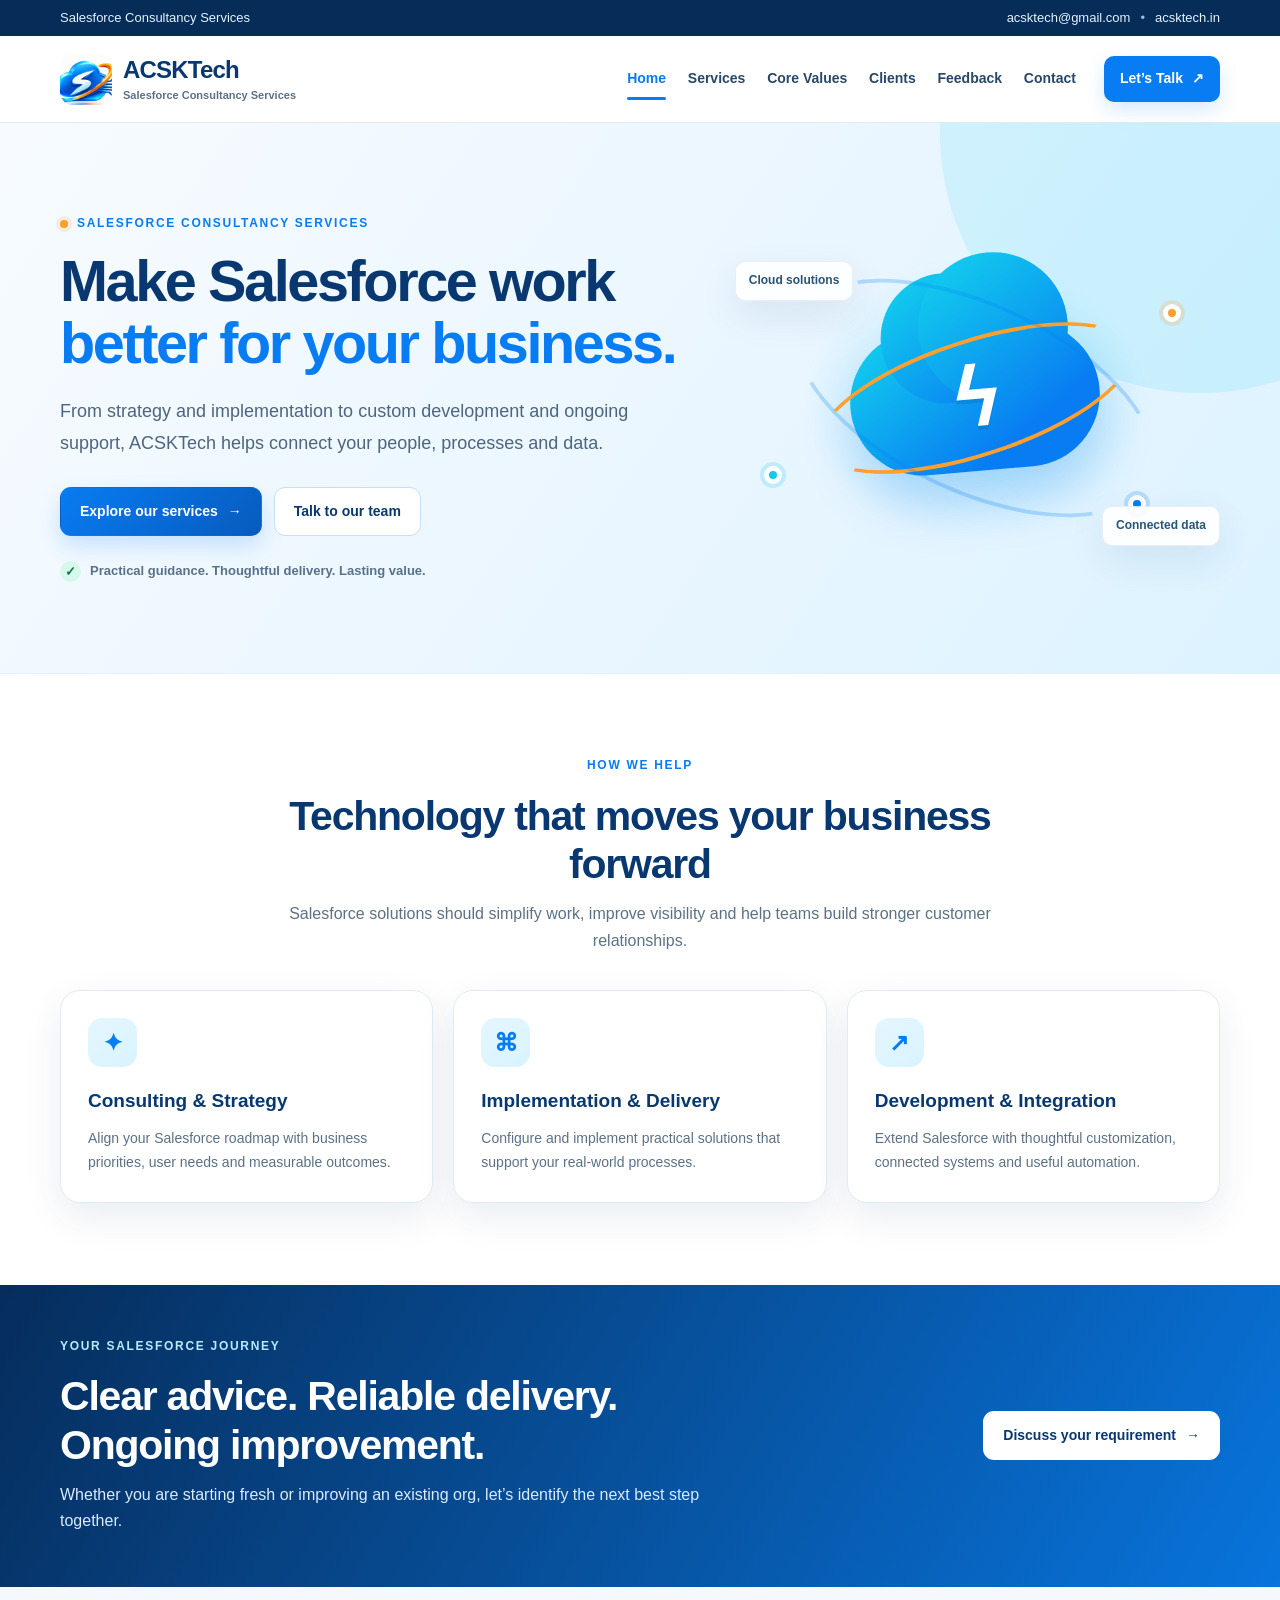
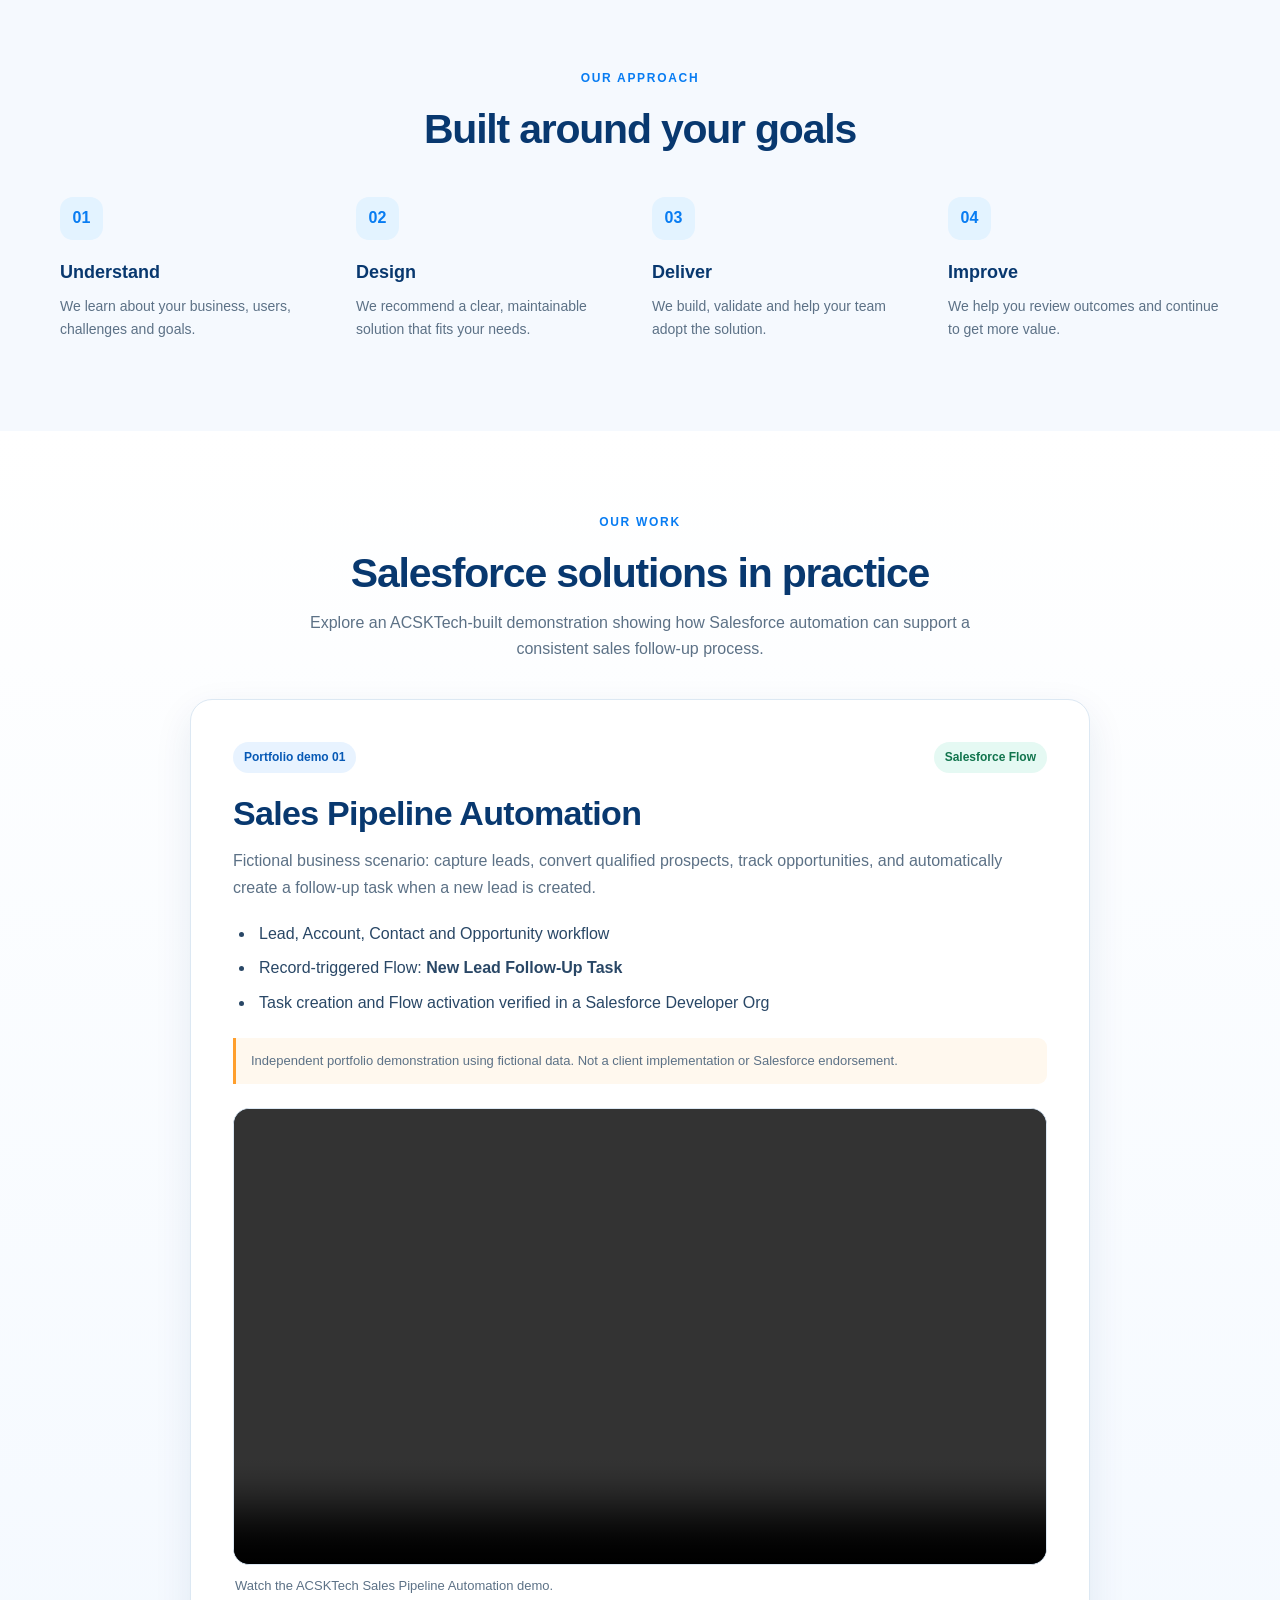
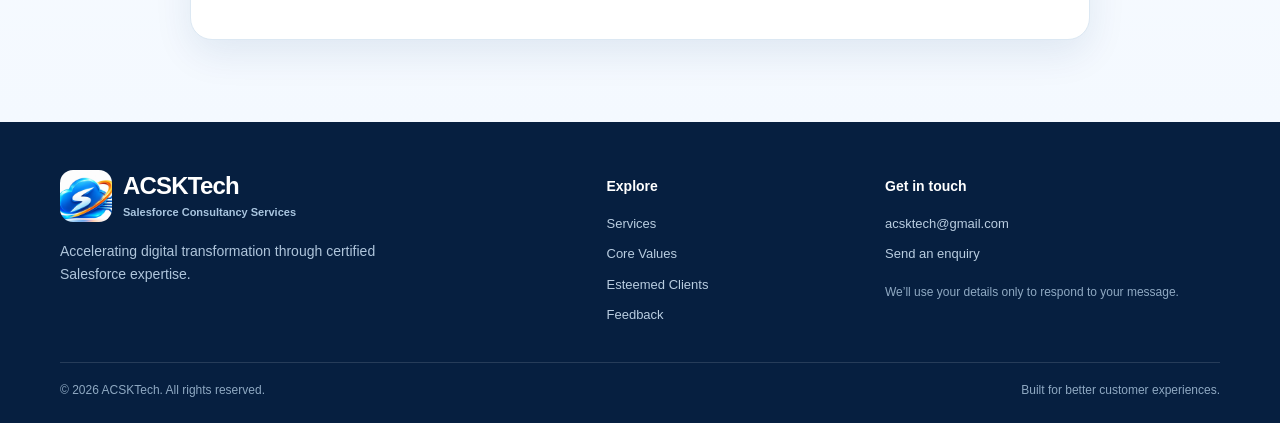
==== commit 2d4576a2: "Keep website unchanged until Agentforce video is uploaded" ====
--- a/index.html
+++ b/index.html
@@ -13,14 +13,7 @@
 <main id="main"><section class="hero"><div class="container hero-layout"><div class="hero-copy"><p class="eyebrow"><span class="eyebrow-dot"></span> Salesforce Consultancy Services</p><h1>Make Salesforce work <span>better for your business.</span></h1><p class="hero-lead">From strategy and implementation to custom development and ongoing support, ACSKTech helps connect your people, processes and data.</p><div class="button-row"><a class="button button-primary" href="services.html">Explore our services <span aria-hidden="true">→</span></a><a class="button button-secondary" href="contact.html">Talk to our team</a></div><div class="trust-line"><span class="trust-check">✓</span> Practical guidance. Thoughtful delivery. Lasting value.</div></div><div class="hero-art" aria-hidden="true"><div class="art-glow"></div><div class="art-orbit orbit-one"></div><div class="art-orbit orbit-two"></div><div class="art-cloud"><span>ϟ</span></div><div class="art-node node-one"></div><div class="art-node node-two"></div><div class="art-node node-three"></div><div class="art-label label-one">Cloud solutions</div><div class="art-label label-two">Connected data</div></div></div></section>
 <section class="section"><div class="container"><div class="section-heading centered"><p class="eyebrow">How we help</p><h2>Technology that moves your business forward</h2><p>Salesforce solutions should simplify work, improve visibility and help teams build stronger customer relationships.</p></div><div class="feature-grid"><article class="feature-card"><div class="feature-icon">✦</div><h3>Consulting & Strategy</h3><p>Align your Salesforce roadmap with business priorities, user needs and measurable outcomes.</p></article><article class="feature-card"><div class="feature-icon">⌘</div><h3>Implementation & Delivery</h3><p>Configure and implement practical solutions that support your real-world processes.</p></article><article class="feature-card"><div class="feature-icon">↗</div><h3>Development & Integration</h3><p>Extend Salesforce with thoughtful customization, connected systems and useful automation.</p></article></div></div></section>
 <section class="band"><div class="container band-inner"><div><p class="eyebrow eyebrow-light">Your Salesforce journey</p><h2>Clear advice. Reliable delivery. Ongoing improvement.</h2><p>Whether you are starting fresh or improving an existing org, let’s identify the next best step together.</p></div><a class="button button-light" href="contact.html">Discuss your requirement <span aria-hidden="true">→</span></a></div></section>
-<section class="section section-soft"><div class="container"><div class="section-heading centered"><p class="eyebrow">Our approach</p><h2>Built around your goals</h2></div><div class="steps-grid"><div class="step"><span>01</span><h3>Understand</h3><p>We learn about your business, users, challenges and goals.</p></div><div class="step"><span>02</span><h3>Design</h3><p>We recommend a clear, maintainable solution that fits your needs.</p></div><div class="step"><span>03</span><h3>Deliver</h3><p>We build, validate and help your team adopt the solution.</p></div><div class="step"><span>04</span><h3>Improve</h3><p>We help you review outcomes and continue to get more value.</p></div></div></div></section><section class="section portfolio-section"><div class="container"><div class="section-heading centered"><p class="eyebrow">Our work</p><h2>Salesforce solutions in practice</h2><p>Explore an ACSKTech-built demonstration showing how Salesforce automation can support a consistent sales follow-up process.</p></div><article class="portfolio-card"><div class="portfolio-card-top"><span class="portfolio-tag">Portfolio demo 01</span><span class="portfolio-status">Salesforce Flow</span></div><h3>Sales Pipeline Automation</h3><p>Fictional business scenario: capture leads, convert qualified prospects, track opportunities, and automatically create a follow-up task when a new lead is created.</p><ul class="portfolio-points"><li>Lead, Account, Contact and Opportunity workflow</li><li>Record-triggered Flow: <strong>New Lead Follow-Up Task</strong></li><li>Task creation and Flow activation verified in a Salesforce Developer Org</li></ul><p class="portfolio-disclaimer">Independent portfolio demonstration using fictional data. Not a client implementation or Salesforce endorsement.</p><div class="portfolio-video-wrap"><video class="portfolio-video" controls preload="metadata" playsinline aria-label="ACSKTech Sales Pipeline Automation demonstration video"><source src="sales-pipeline-demo.mp4" type="video/mp4">Your browser does not support embedded video.</video><p class="portfolio-video-note">Watch the ACSKTech Sales Pipeline Automation demo.</p></div></article><article class="portfolio-card">
-<div class="portfolio-card-top"><span class="portfolio-tag">Portfolio demo 02</span><span class="portfolio-status">Agentforce concept</span></div>
-<h3>Agentforce Customer Support Assistant</h3>
-<p>Fictional scenario: a support assistant answers common return and delivery policy questions from approved Knowledge, asks clarifying questions when needed, and offers a human handoff for issues requiring investigation.</p>
-<ul class="portfolio-points"><li>Knowledge-grounded policy answers</li><li>Safe handling of unknown order details</li><li>Human handoff / Case workflow design</li></ul>
-<p class="portfolio-disclaimer">Independent portfolio concept using fictional data. This is a presentation-style walkthrough, not a recording of a live Agentforce org, client implementation, or Salesforce endorsement.</p>
-<div class="portfolio-video-wrap"><video class="portfolio-video" controls preload="metadata" playsinline aria-label="ACSKTech Agentforce Support Assistant concept demo"><source src="agentforce-support-demo.mp4" type="video/mp4">Your browser does not support embedded video.</video><p class="portfolio-video-note">Watch the ACSKTech Agentforce Support Assistant concept demo.</p></div>
-</article></div></section>
+<section class="section section-soft"><div class="container"><div class="section-heading centered"><p class="eyebrow">Our approach</p><h2>Built around your goals</h2></div><div class="steps-grid"><div class="step"><span>01</span><h3>Understand</h3><p>We learn about your business, users, challenges and goals.</p></div><div class="step"><span>02</span><h3>Design</h3><p>We recommend a clear, maintainable solution that fits your needs.</p></div><div class="step"><span>03</span><h3>Deliver</h3><p>We build, validate and help your team adopt the solution.</p></div><div class="step"><span>04</span><h3>Improve</h3><p>We help you review outcomes and continue to get more value.</p></div></div></div></section><section class="section portfolio-section"><div class="container"><div class="section-heading centered"><p class="eyebrow">Our work</p><h2>Salesforce solutions in practice</h2><p>Explore an ACSKTech-built demonstration showing how Salesforce automation can support a consistent sales follow-up process.</p></div><article class="portfolio-card"><div class="portfolio-card-top"><span class="portfolio-tag">Portfolio demo 01</span><span class="portfolio-status">Salesforce Flow</span></div><h3>Sales Pipeline Automation</h3><p>Fictional business scenario: capture leads, convert qualified prospects, track opportunities, and automatically create a follow-up task when a new lead is created.</p><ul class="portfolio-points"><li>Lead, Account, Contact and Opportunity workflow</li><li>Record-triggered Flow: <strong>New Lead Follow-Up Task</strong></li><li>Task creation and Flow activation verified in a Salesforce Developer Org</li></ul><p class="portfolio-disclaimer">Independent portfolio demonstration using fictional data. Not a client implementation or Salesforce endorsement.</p><div class="portfolio-video-wrap"><video class="portfolio-video" controls preload="metadata" playsinline aria-label="ACSKTech Sales Pipeline Automation demonstration video"><source src="sales-pipeline-demo.mp4" type="video/mp4">Your browser does not support embedded video.</video><p class="portfolio-video-note">Watch the ACSKTech Sales Pipeline Automation demo.</p></div></article></article></div></section>
 </main>
 <footer class="site-footer"><div class="container footer-grid"><div class="footer-brand"><a class="brand brand-footer" href="index.html"><img src="acsktech-logo-mark.jpg" alt="" width="46" height="46"><span class="brand-copy"><strong>ACSKTech</strong><small>Salesforce Consultancy Services</small></span></a><p>Accelerating digital transformation through certified Salesforce expertise.</p></div><div><h2>Explore</h2><ul><li><a href="services.html">Services</a></li><li><a href="values.html">Core Values</a></li><li><a href="clients.html">Esteemed Clients</a></li><li><a href="feedback.html">Feedback</a></li></ul></div><div><h2>Get in touch</h2><ul><li><a href="mailto:acsktech@gmail.com">acsktech@gmail.com</a></li><li><a href="contact.html">Send an enquiry</a></li></ul><p class="footer-note">We’ll use your details only to respond to your message.</p></div></div><div class="container footer-bottom"><span>© <span data-year></span> ACSKTech. All rights reserved.</span><span>Built for better customer experiences.</span></div></footer>
 <script src="script.js" defer></script></body></html>
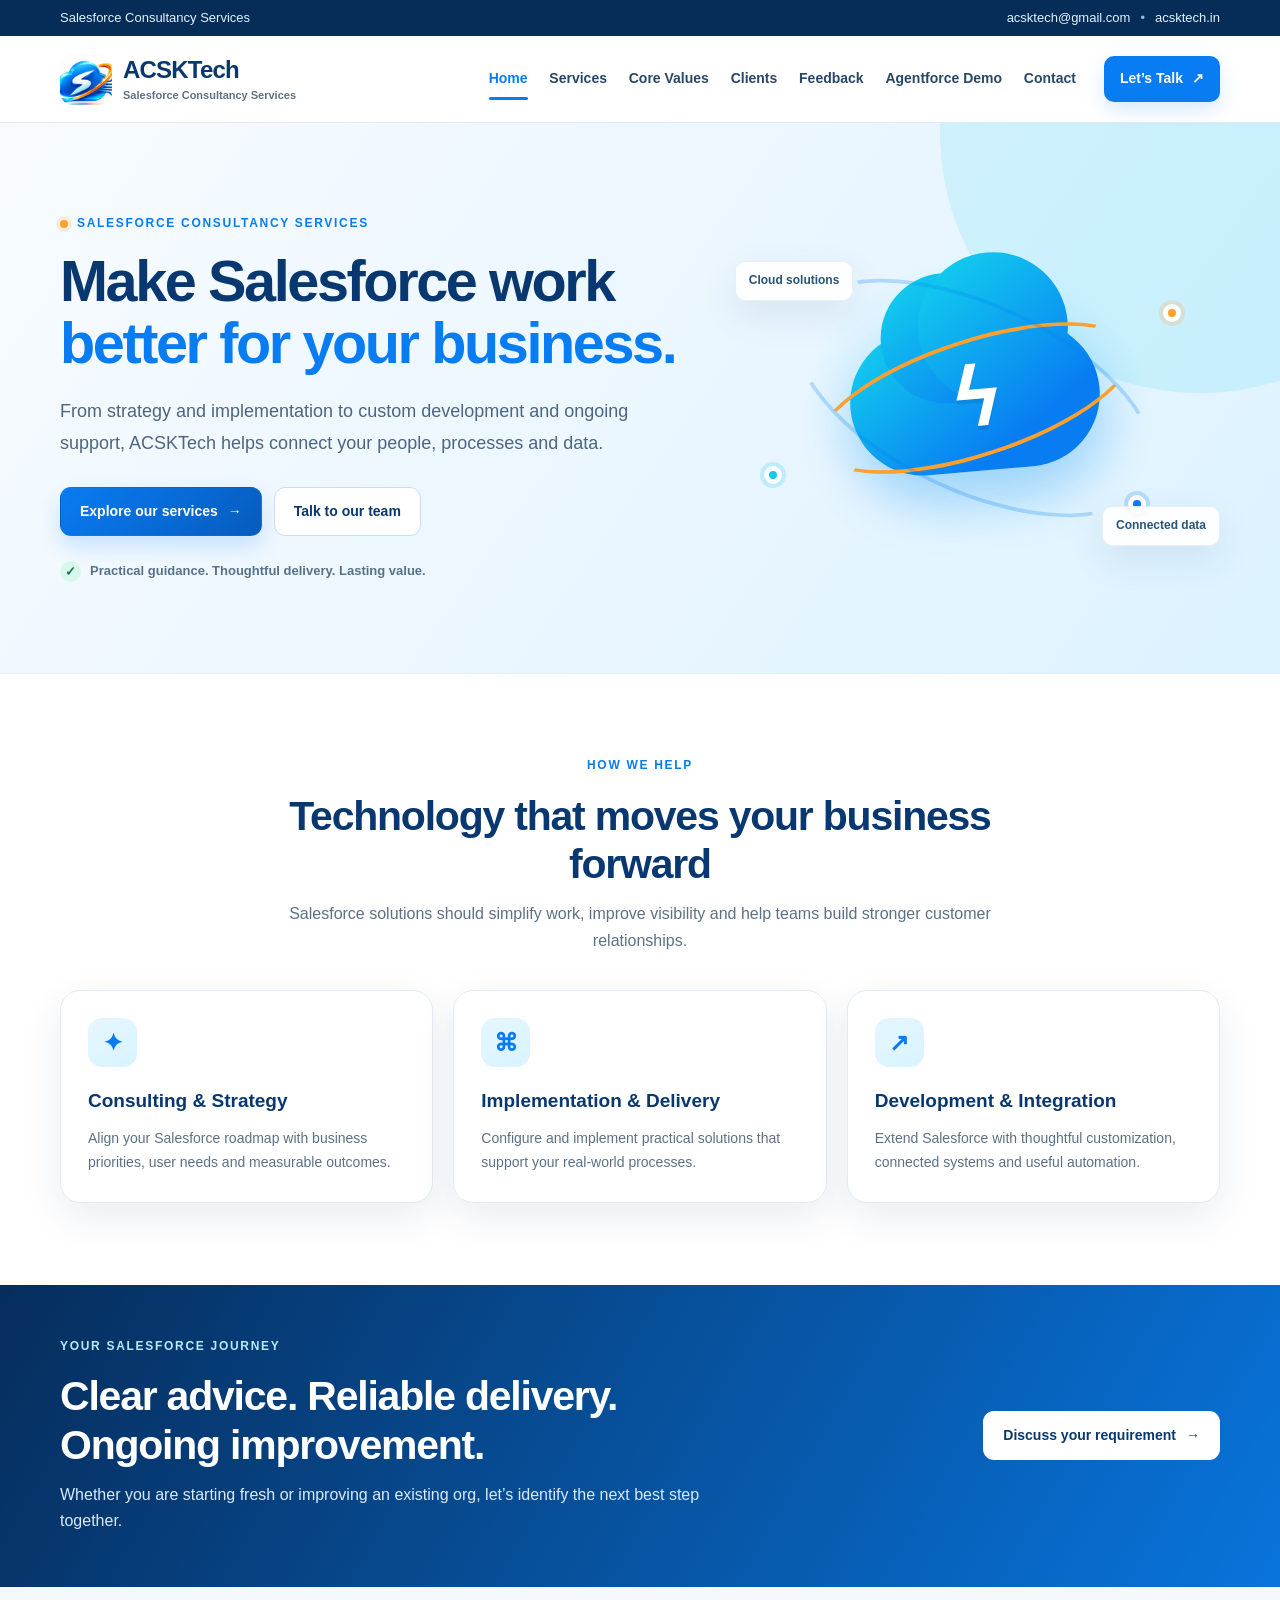
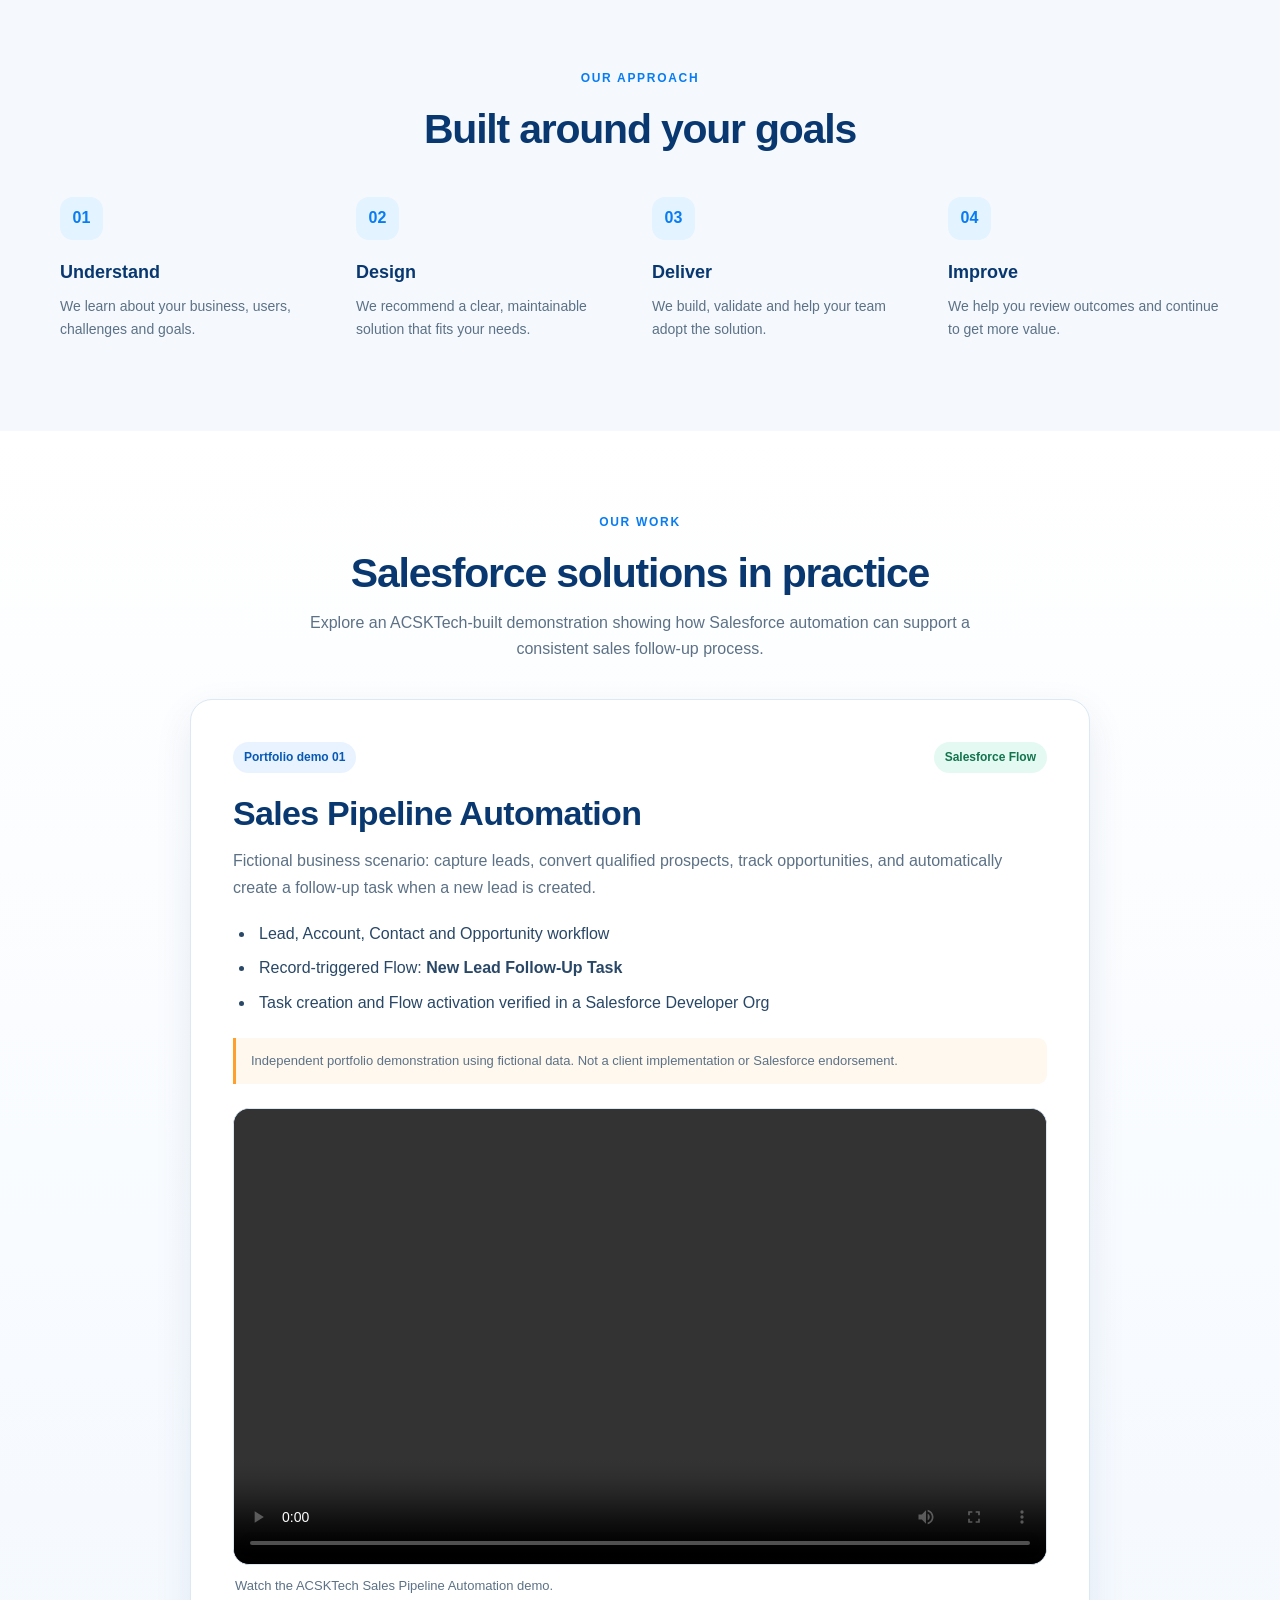
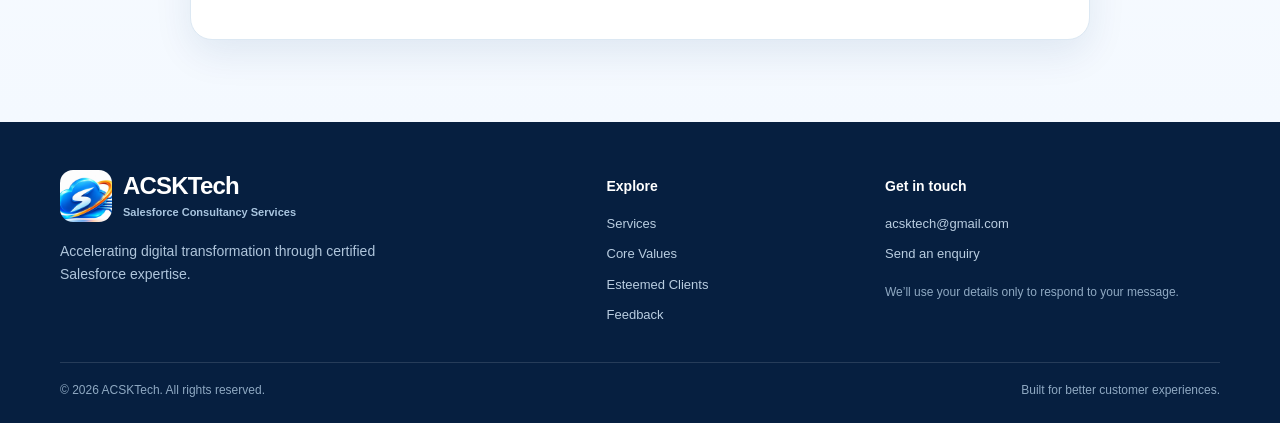
==== commit 0c05bd3d: "Add Agentforce demo to site navigation" ====
--- a/index.html
+++ b/index.html
@@ -7,7 +7,7 @@
 <header class="site-header"><div class="container nav-wrap">
 <a class="brand" href="index.html" aria-label="ACSKTech home"><img src="acsktech-logo-mark.jpg" alt="" width="52" height="52"><span class="brand-copy"><strong>ACSKTech</strong><small>Salesforce Consultancy Services</small></span></a>
 <button class="menu-toggle" type="button" aria-expanded="false" aria-controls="primary-nav"><span></span><span></span><span></span><b class="sr-only">Toggle navigation</b></button>
-<nav id="primary-nav" class="primary-nav" aria-label="Main navigation"><a href="index.html" class="active" aria-current="page">Home</a><a href="services.html" class="" >Services</a><a href="values.html" class="" >Core Values</a><a href="clients.html" class="" >Clients</a><a href="feedback.html" class="" >Feedback</a><a href="contact.html" class="" >Contact</a></nav>
+<nav id="primary-nav" class="primary-nav" aria-label="Main navigation"><a href="index.html" class="active" aria-current="page">Home</a><a href="services.html" class="" >Services</a><a href="values.html" class="" >Core Values</a><a href="clients.html" class="" >Clients</a><a href="feedback.html" class="" >Feedback</a><a href="agentforce-demo.html">Agentforce Demo</a><a href="contact.html" class="" >Contact</a></nav>
 <a class="header-cta" href="contact.html">Let’s Talk <span aria-hidden="true">↗</span></a>
 </div></header>
 <main id="main"><section class="hero"><div class="container hero-layout"><div class="hero-copy"><p class="eyebrow"><span class="eyebrow-dot"></span> Salesforce Consultancy Services</p><h1>Make Salesforce work <span>better for your business.</span></h1><p class="hero-lead">From strategy and implementation to custom development and ongoing support, ACSKTech helps connect your people, processes and data.</p><div class="button-row"><a class="button button-primary" href="services.html">Explore our services <span aria-hidden="true">→</span></a><a class="button button-secondary" href="contact.html">Talk to our team</a></div><div class="trust-line"><span class="trust-check">✓</span> Practical guidance. Thoughtful delivery. Lasting value.</div></div><div class="hero-art" aria-hidden="true"><div class="art-glow"></div><div class="art-orbit orbit-one"></div><div class="art-orbit orbit-two"></div><div class="art-cloud"><span>ϟ</span></div><div class="art-node node-one"></div><div class="art-node node-two"></div><div class="art-node node-three"></div><div class="art-label label-one">Cloud solutions</div><div class="art-label label-two">Connected data</div></div></div></section>
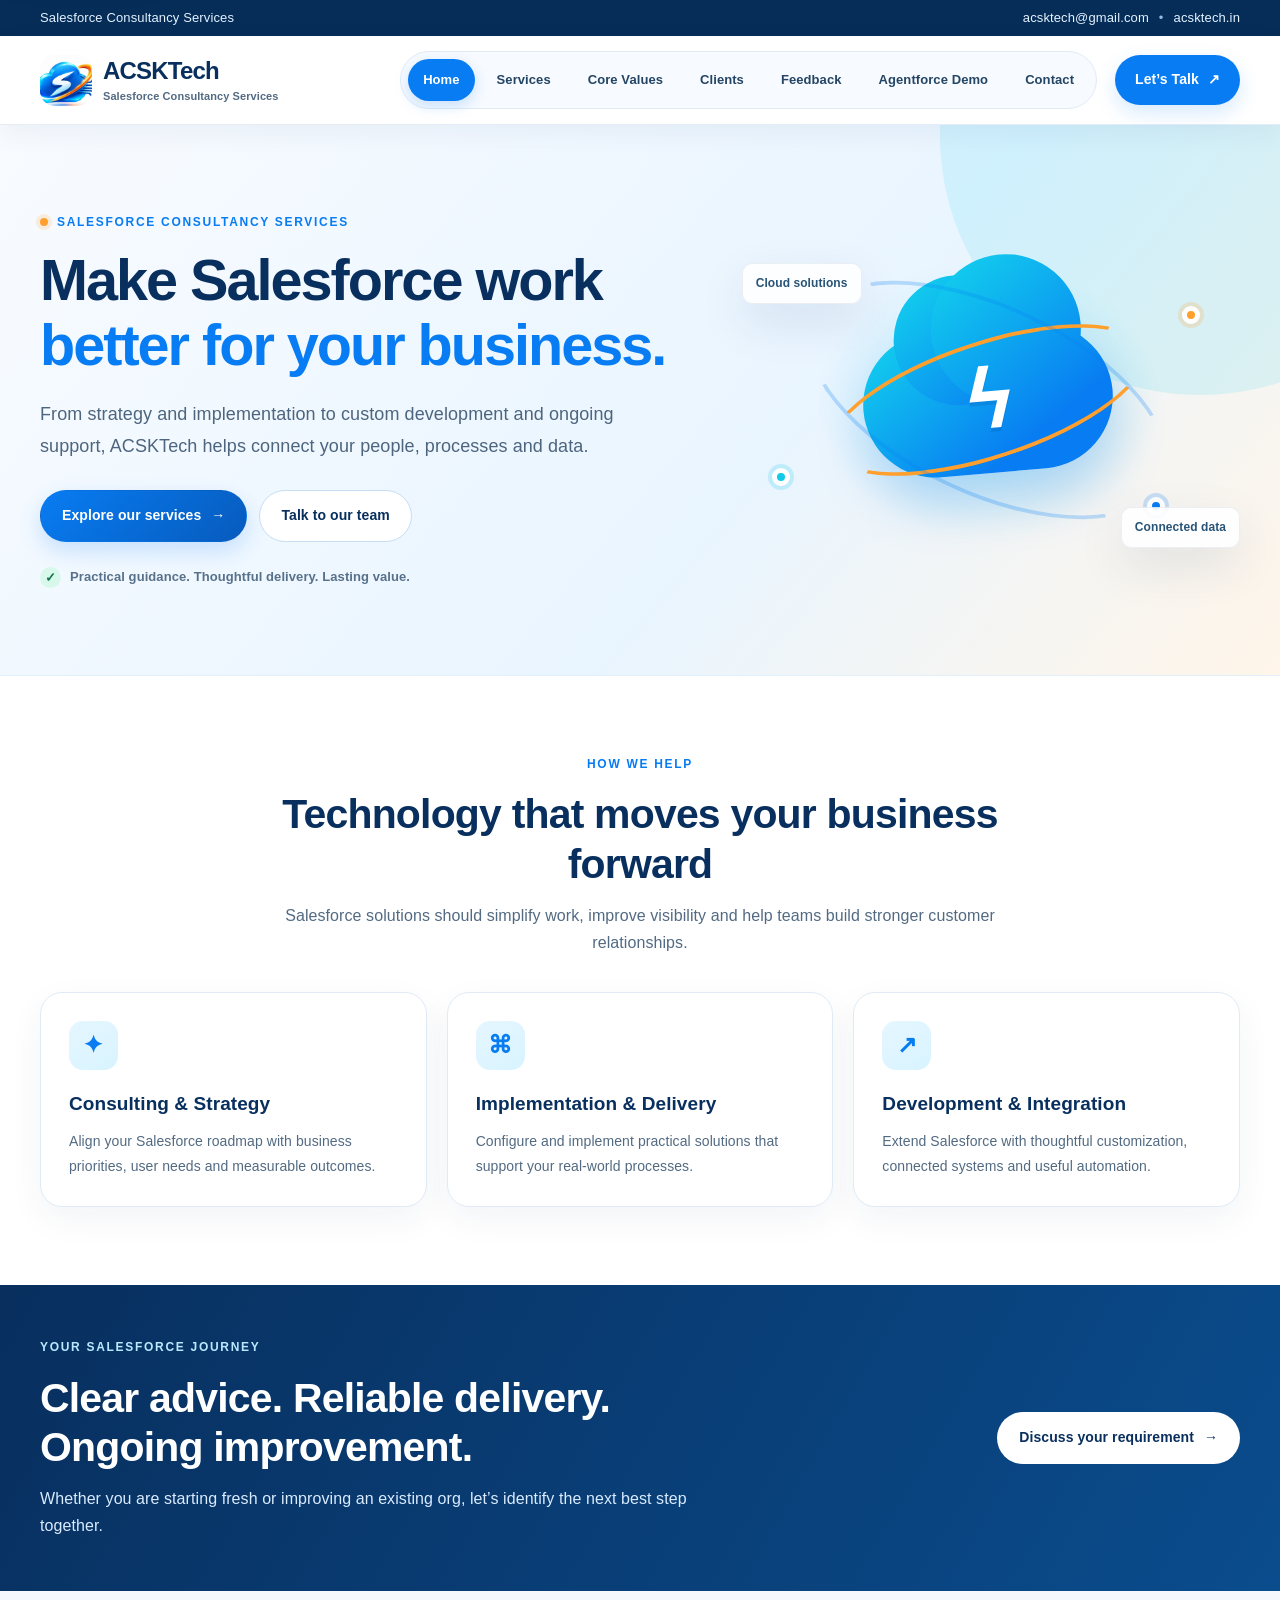
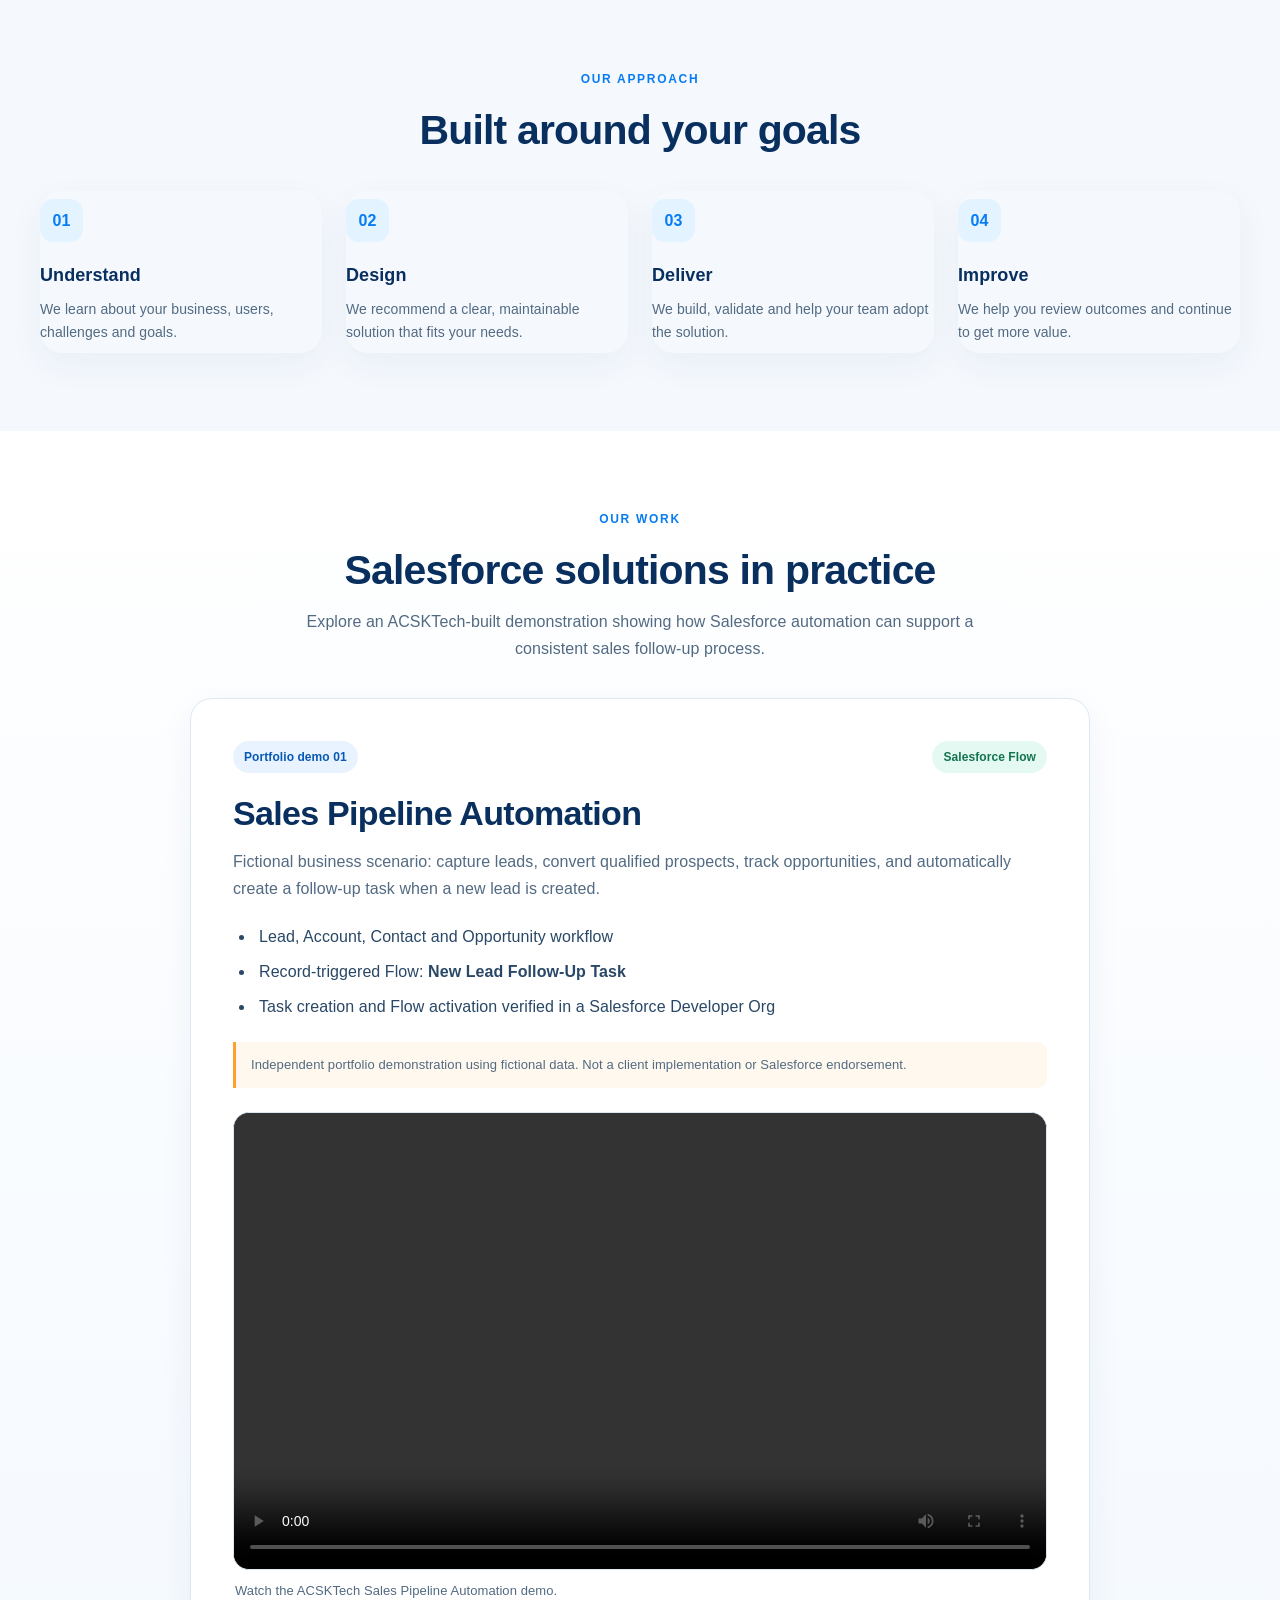
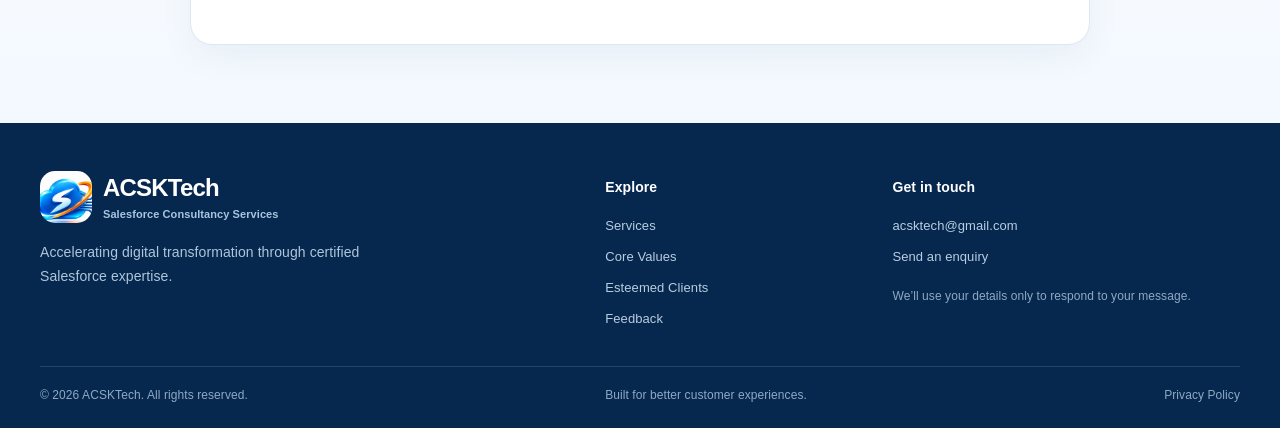
==== commit 556039e7: "Link privacy policy from website footer" ====
--- a/index.html
+++ b/index.html
@@ -15,5 +15,5 @@
 <section class="band"><div class="container band-inner"><div><p class="eyebrow eyebrow-light">Your Salesforce journey</p><h2>Clear advice. Reliable delivery. Ongoing improvement.</h2><p>Whether you are starting fresh or improving an existing org, let’s identify the next best step together.</p></div><a class="button button-light" href="contact.html">Discuss your requirement <span aria-hidden="true">→</span></a></div></section>
 <section class="section section-soft"><div class="container"><div class="section-heading centered"><p class="eyebrow">Our approach</p><h2>Built around your goals</h2></div><div class="steps-grid"><div class="step"><span>01</span><h3>Understand</h3><p>We learn about your business, users, challenges and goals.</p></div><div class="step"><span>02</span><h3>Design</h3><p>We recommend a clear, maintainable solution that fits your needs.</p></div><div class="step"><span>03</span><h3>Deliver</h3><p>We build, validate and help your team adopt the solution.</p></div><div class="step"><span>04</span><h3>Improve</h3><p>We help you review outcomes and continue to get more value.</p></div></div></div></section><section class="section portfolio-section"><div class="container"><div class="section-heading centered"><p class="eyebrow">Our work</p><h2>Salesforce solutions in practice</h2><p>Explore an ACSKTech-built demonstration showing how Salesforce automation can support a consistent sales follow-up process.</p></div><article class="portfolio-card"><div class="portfolio-card-top"><span class="portfolio-tag">Portfolio demo 01</span><span class="portfolio-status">Salesforce Flow</span></div><h3>Sales Pipeline Automation</h3><p>Fictional business scenario: capture leads, convert qualified prospects, track opportunities, and automatically create a follow-up task when a new lead is created.</p><ul class="portfolio-points"><li>Lead, Account, Contact and Opportunity workflow</li><li>Record-triggered Flow: <strong>New Lead Follow-Up Task</strong></li><li>Task creation and Flow activation verified in a Salesforce Developer Org</li></ul><p class="portfolio-disclaimer">Independent portfolio demonstration using fictional data. Not a client implementation or Salesforce endorsement.</p><div class="portfolio-video-wrap"><video class="portfolio-video" controls preload="metadata" playsinline aria-label="ACSKTech Sales Pipeline Automation demonstration video"><source src="sales-pipeline-demo.mp4" type="video/mp4">Your browser does not support embedded video.</video><p class="portfolio-video-note">Watch the ACSKTech Sales Pipeline Automation demo.</p></div></article></article></div></section>
 </main>
-<footer class="site-footer"><div class="container footer-grid"><div class="footer-brand"><a class="brand brand-footer" href="index.html"><img src="acsktech-logo-mark.jpg" alt="" width="46" height="46"><span class="brand-copy"><strong>ACSKTech</strong><small>Salesforce Consultancy Services</small></span></a><p>Accelerating digital transformation through certified Salesforce expertise.</p></div><div><h2>Explore</h2><ul><li><a href="services.html">Services</a></li><li><a href="values.html">Core Values</a></li><li><a href="clients.html">Esteemed Clients</a></li><li><a href="feedback.html">Feedback</a></li></ul></div><div><h2>Get in touch</h2><ul><li><a href="mailto:acsktech@gmail.com">acsktech@gmail.com</a></li><li><a href="contact.html">Send an enquiry</a></li></ul><p class="footer-note">We’ll use your details only to respond to your message.</p></div></div><div class="container footer-bottom"><span>© <span data-year></span> ACSKTech. All rights reserved.</span><span>Built for better customer experiences.</span></div></footer>
+<footer class="site-footer"><div class="container footer-grid"><div class="footer-brand"><a class="brand brand-footer" href="index.html"><img src="acsktech-logo-mark.jpg" alt="" width="46" height="46"><span class="brand-copy"><strong>ACSKTech</strong><small>Salesforce Consultancy Services</small></span></a><p>Accelerating digital transformation through certified Salesforce expertise.</p></div><div><h2>Explore</h2><ul><li><a href="services.html">Services</a></li><li><a href="values.html">Core Values</a></li><li><a href="clients.html">Esteemed Clients</a></li><li><a href="feedback.html">Feedback</a></li></ul></div><div><h2>Get in touch</h2><ul><li><a href="mailto:acsktech@gmail.com">acsktech@gmail.com</a></li><li><a href="contact.html">Send an enquiry</a></li></ul><p class="footer-note">We’ll use your details only to respond to your message.</p></div></div><div class="container footer-bottom"><span>© <span data-year></span> ACSKTech. All rights reserved.</span><span>Built for better customer experiences.</span><span><a href="privacy.html">Privacy Policy</a></span></div></footer>
 <script src="script.js" defer></script></body></html>
--- a/styles.css
+++ b/styles.css
@@ -19,3 +19,53 @@
 
 /* Embedded portfolio video */
 .portfolio-video-wrap{margin-top:24px}.portfolio-video{display:block;width:100%;max-height:620px;aspect-ratio:16/9;background:#071b34;border:1px solid #dce8f3;border-radius:16px;object-fit:contain}.portfolio-video-note{margin:10px 2px 0;font-size:13px;color:var(--muted)}
+
+
+/* ACSKTech visual refinement + accessibility layer */
+:root{--navy:#082f5e;--blue:#087cf2;--blue-dark:#0759b5;--cyan:#12c9e8;--orange:#ff9f2d;--ink:#142d46;--muted:#526a82;--line:#d6e5f3;--pale:#f3f8fe;--white:#fff;--shadow:0 18px 48px rgba(8,47,94,.10);--radius:22px;--max:1200px;--focus:#ff9f2d}
+html{scroll-padding-top:120px}
+body{font-size:16px;line-height:1.7;letter-spacing:.005em}
+::selection{background:#cce8ff;color:#082f5e}
+a,button,input,select,textarea{touch-action:manipulation}
+a{ text-underline-offset:3px}
+a:focus-visible,button:focus-visible,input:focus-visible,select:focus-visible,textarea:focus-visible,video:focus-visible,[tabindex]:focus-visible{outline:3px solid var(--focus)!important;outline-offset:4px!important;box-shadow:0 0 0 2px #fff!important}
+.topbar{font-size:13px;letter-spacing:.01em}
+.site-header{box-shadow:0 8px 26px rgba(8,47,94,.055);border-bottom:1px solid #e4edf6}
+.nav-wrap{gap:18px;min-height:88px}
+.brand{min-width:220px}
+.brand img{border-radius:15px}
+.primary-nav{gap:7px;padding:7px;border:1px solid #e0ebf6;border-radius:999px;background:#f7faff}
+.primary-nav a,.primary-nav a.active{display:inline-flex;align-items:center;justify-content:center;min-height:42px;padding:9px 15px;border-radius:999px;font-size:13px;font-weight:750;transition:background .18s ease,color .18s ease,transform .18s ease}
+.primary-nav a:after,.primary-nav a.active:after{display:none}
+.primary-nav a{color:#244563}
+.primary-nav a:hover{background:#e7f3ff;color:#0759b5}
+.primary-nav a.active{background:#087cf2;color:#fff;box-shadow:0 5px 14px rgba(8,124,242,.20)}
+.primary-nav a.active:hover{background:#0759b5;color:#fff}
+.header-cta{border-radius:999px;padding:13px 20px;min-height:46px}
+.button{border-radius:999px;min-height:50px;padding:13px 21px}
+.button-primary{box-shadow:0 9px 22px rgba(8,124,242,.19)}
+.hero{background:linear-gradient(130deg,#f8fbff 0%,#e9f5ff 60%,#fff5e9 100%)}
+.hero-layout{padding-block:76px;gap:56px}
+.hero h1{letter-spacing:-2px;line-height:1.12}
+.section{padding-block:78px}
+.section-heading h2,.band h2{letter-spacing:-.8px;line-height:1.2}
+.feature-card,.portfolio-card,.step,.usecase-card,.contact-card,.value-card,.client-card{border-radius:22px;box-shadow:0 12px 34px rgba(8,47,94,.055)}
+.feature-card{padding:28px;border:1px solid #e0ebf6;transition:transform .2s ease,box-shadow .2s ease}
+.feature-card:hover{transform:translateY(-3px);box-shadow:0 18px 40px rgba(8,47,94,.10)}
+.band{background:linear-gradient(120deg,#082f5e,#0a4c8d)}
+.site-footer{background:#06284f}
+.site-footer a{ text-underline-offset:4px}
+.site-footer a:hover{color:#ffbf70}
+input,select,textarea{min-height:48px;border:1px solid #b8cde0;border-radius:12px;padding:12px 14px;background:#fff;color:#142d46;width:100%}
+textarea{min-height:140px;resize:vertical}
+label{display:block;font-weight:750;color:#183b5e;margin:14px 0 6px}
+button:disabled{cursor:not-allowed;opacity:.7}
+.form-status{padding:12px 14px;border-radius:12px;margin-top:14px;font-weight:700}
+.form-status.success{background:#e7f8ef;color:#145d3b}
+.form-status.error{background:#fff0ed;color:#8b2419}
+.skip-link{position:fixed;top:10px;left:10px;z-index:9999;transform:translateY(-160%);background:#fff;color:#082f5e;border:2px solid #087cf2;border-radius:12px;padding:12px 16px;font-weight:800;box-shadow:0 8px 24px #082f5e22}
+.skip-link:focus{left:10px;transform:translateY(0)}
+@media(max-width:1100px){.nav-wrap{gap:12px}.brand{min-width:190px}.primary-nav{gap:3px}.primary-nav a,.primary-nav a.active{padding-inline:11px;font-size:12px}.header-cta{padding-inline:15px}}
+@media(max-width:900px){.nav-wrap{position:relative;min-height:78px;flex-wrap:wrap;padding-block:10px}.brand{min-width:0;margin-right:auto}.menu-toggle{display:flex}.primary-nav{display:none;order:5;flex-basis:100%;width:100%;border-radius:18px;align-items:stretch;flex-direction:column;padding:10px;margin:0 0 8px;background:#f7faff}.primary-nav.is-open{display:flex}.primary-nav a,.primary-nav a.active{width:100%;justify-content:flex-start;border-radius:12px;padding:12px 16px;min-height:46px;font-size:14px}.header-cta{margin-left:0}.hero-layout{padding-block:54px;gap:30px}.section{padding-block:58px}}
+@media(max-width:540px){.container{width:min(var(--max),calc(100% - 32px))}.topbar-inner{padding-block:7px;align-items:flex-start;flex-direction:column;gap:2px}.topbar-inner>span:last-child{overflow-wrap:anywhere}.brand img{width:44px;height:44px}.brand-copy strong{font-size:21px}.brand-copy small{font-size:10px}.header-cta{font-size:12px;padding:10px 13px}.hero-layout{grid-template-columns:1fr;min-height:auto;padding-block:46px}.hero h1{font-size:clamp(36px,10vw,48px)}.hero-lead{font-size:16px}.section{padding-block:48px}.button-row .button{width:100%}.footer-grid{gap:28px}}
+@media(prefers-reduced-motion:reduce){html{scroll-behavior:auto}*,*::before,*::after{animation-duration:.01ms!important;animation-iteration-count:1!important;transition-duration:.01ms!important;scroll-behavior:auto!important}}
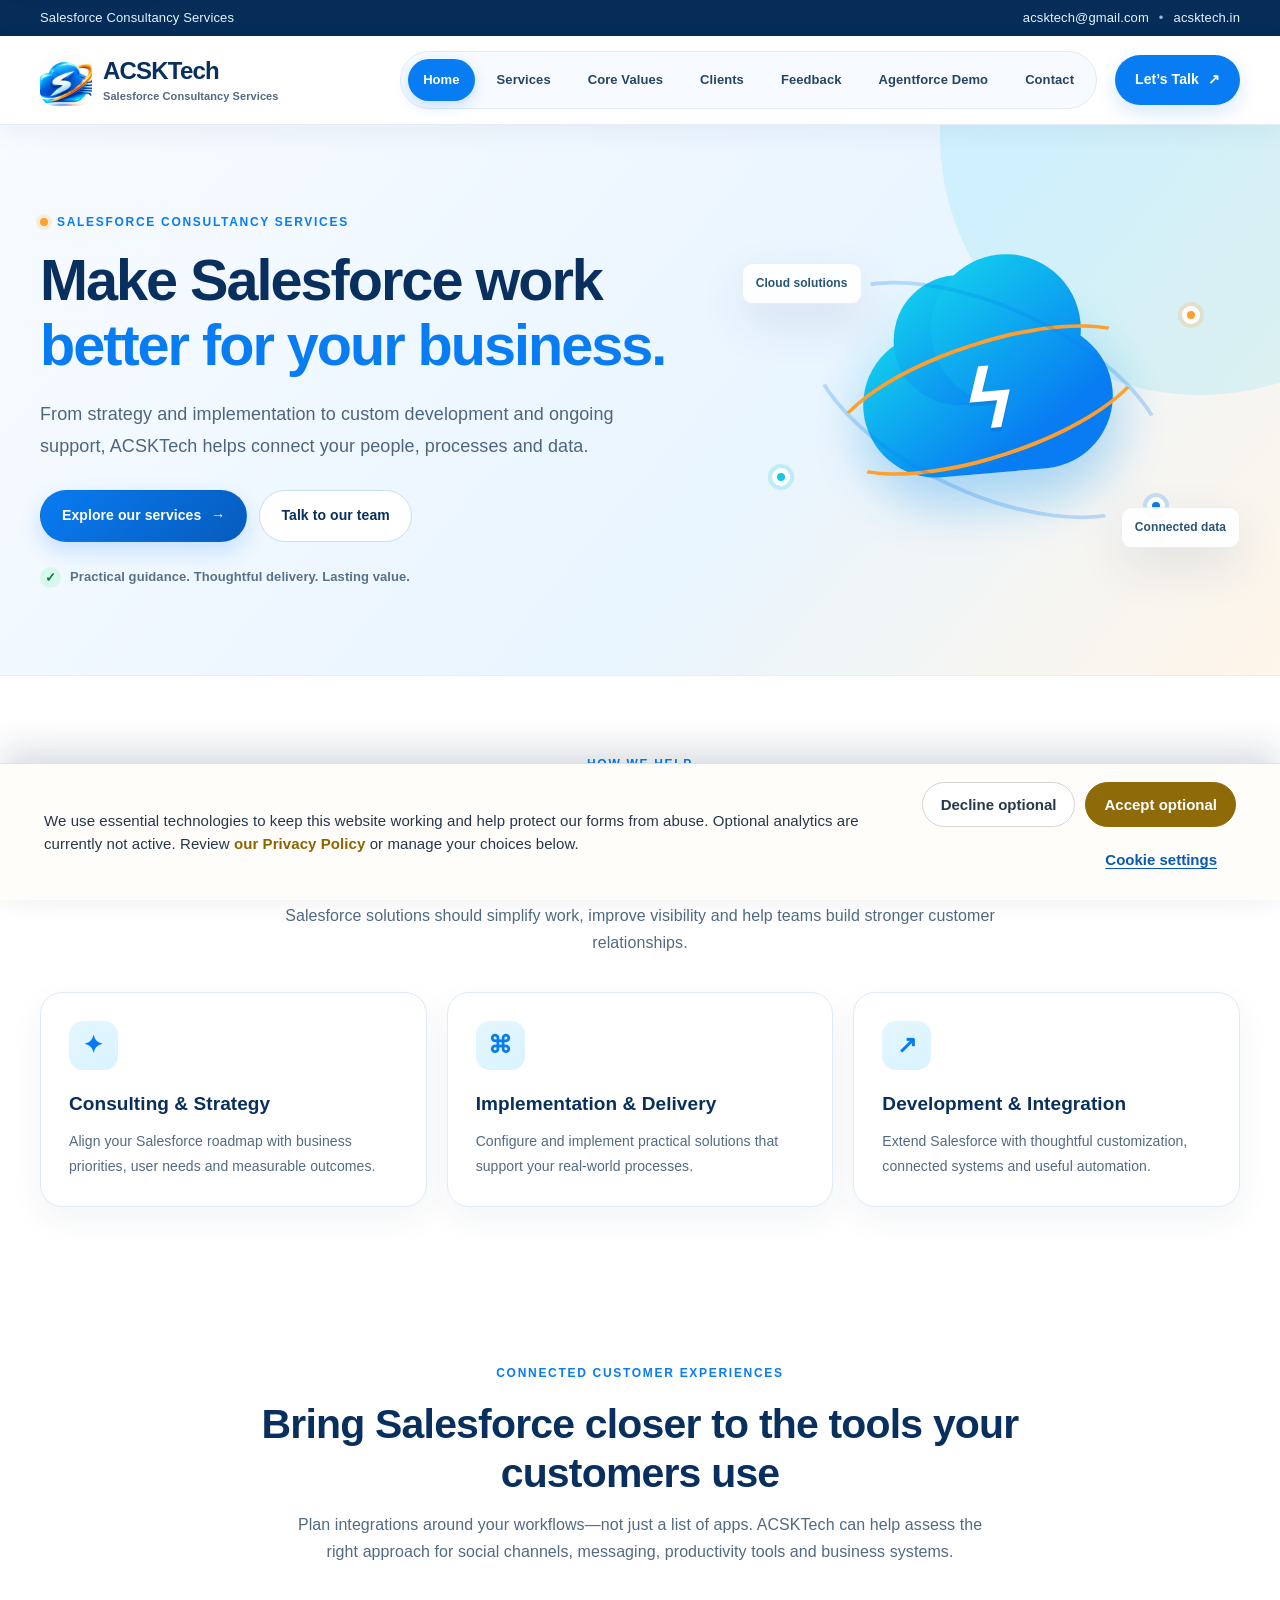
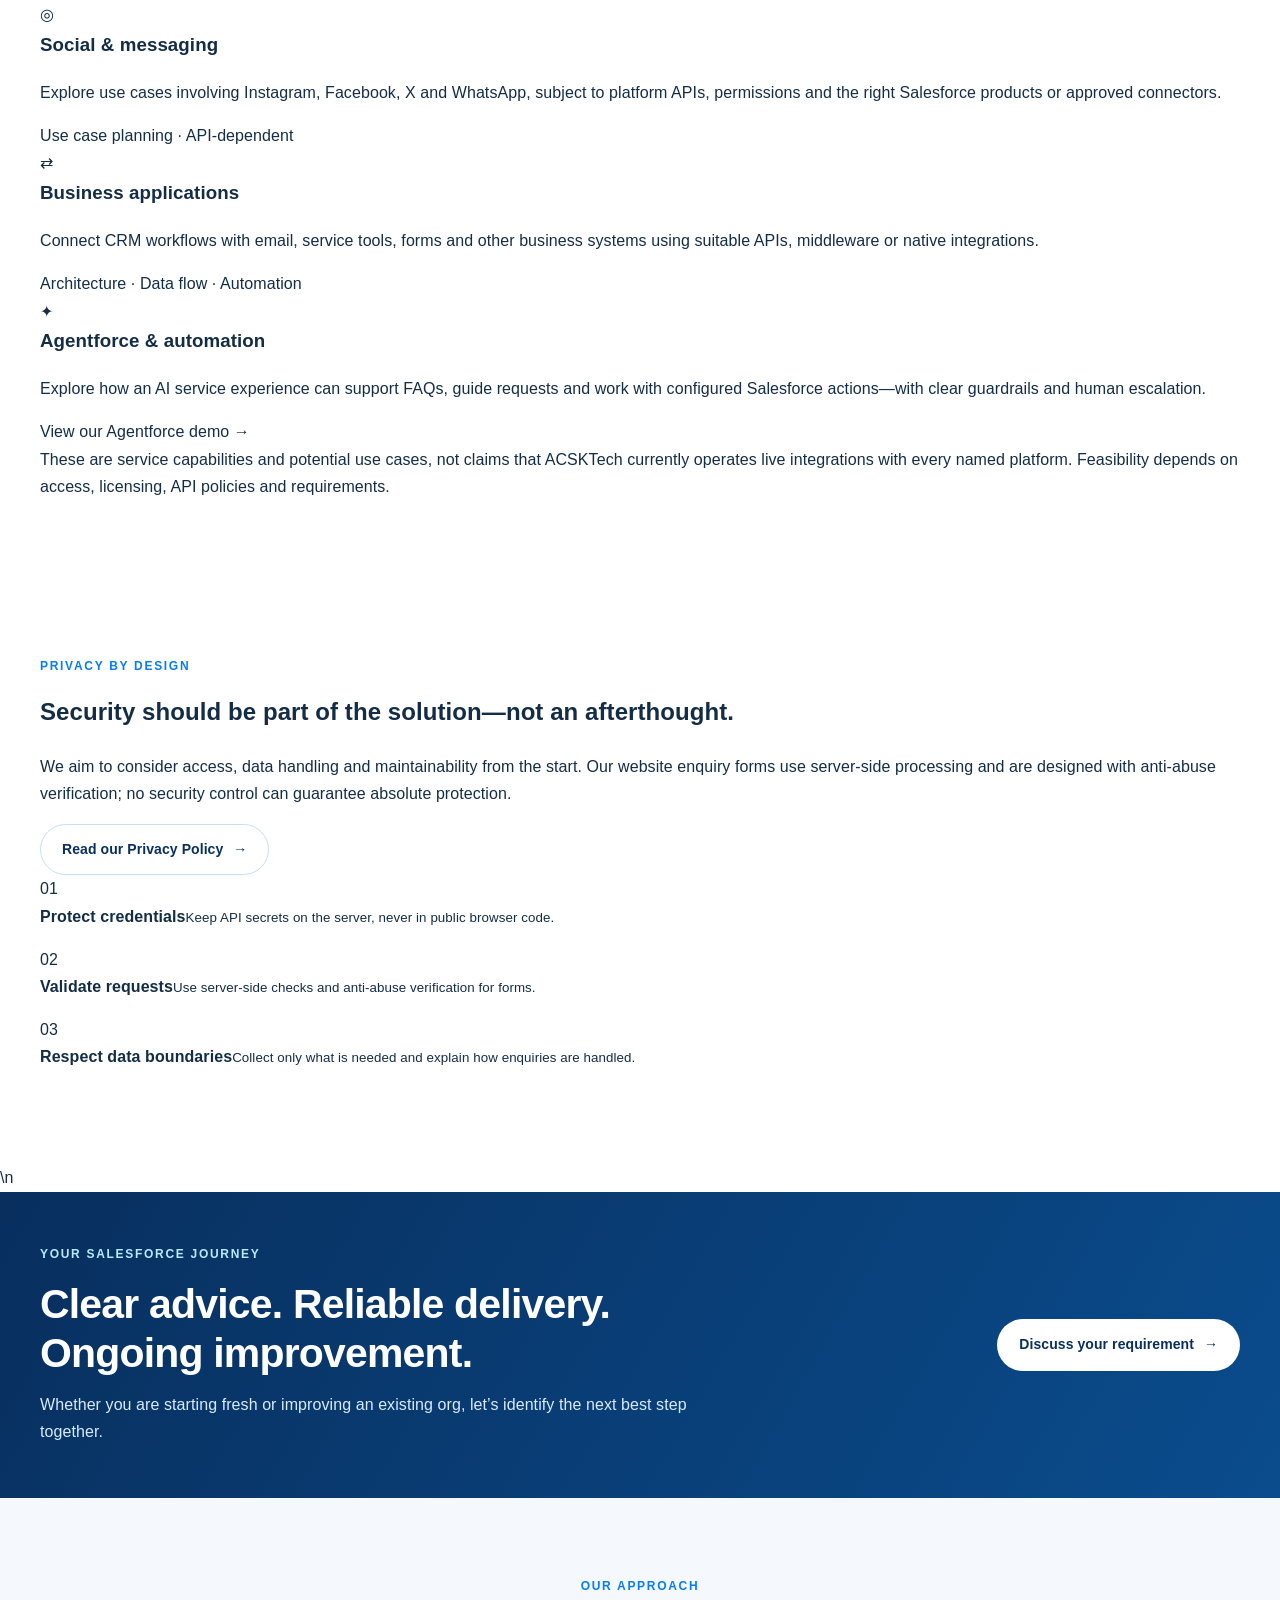
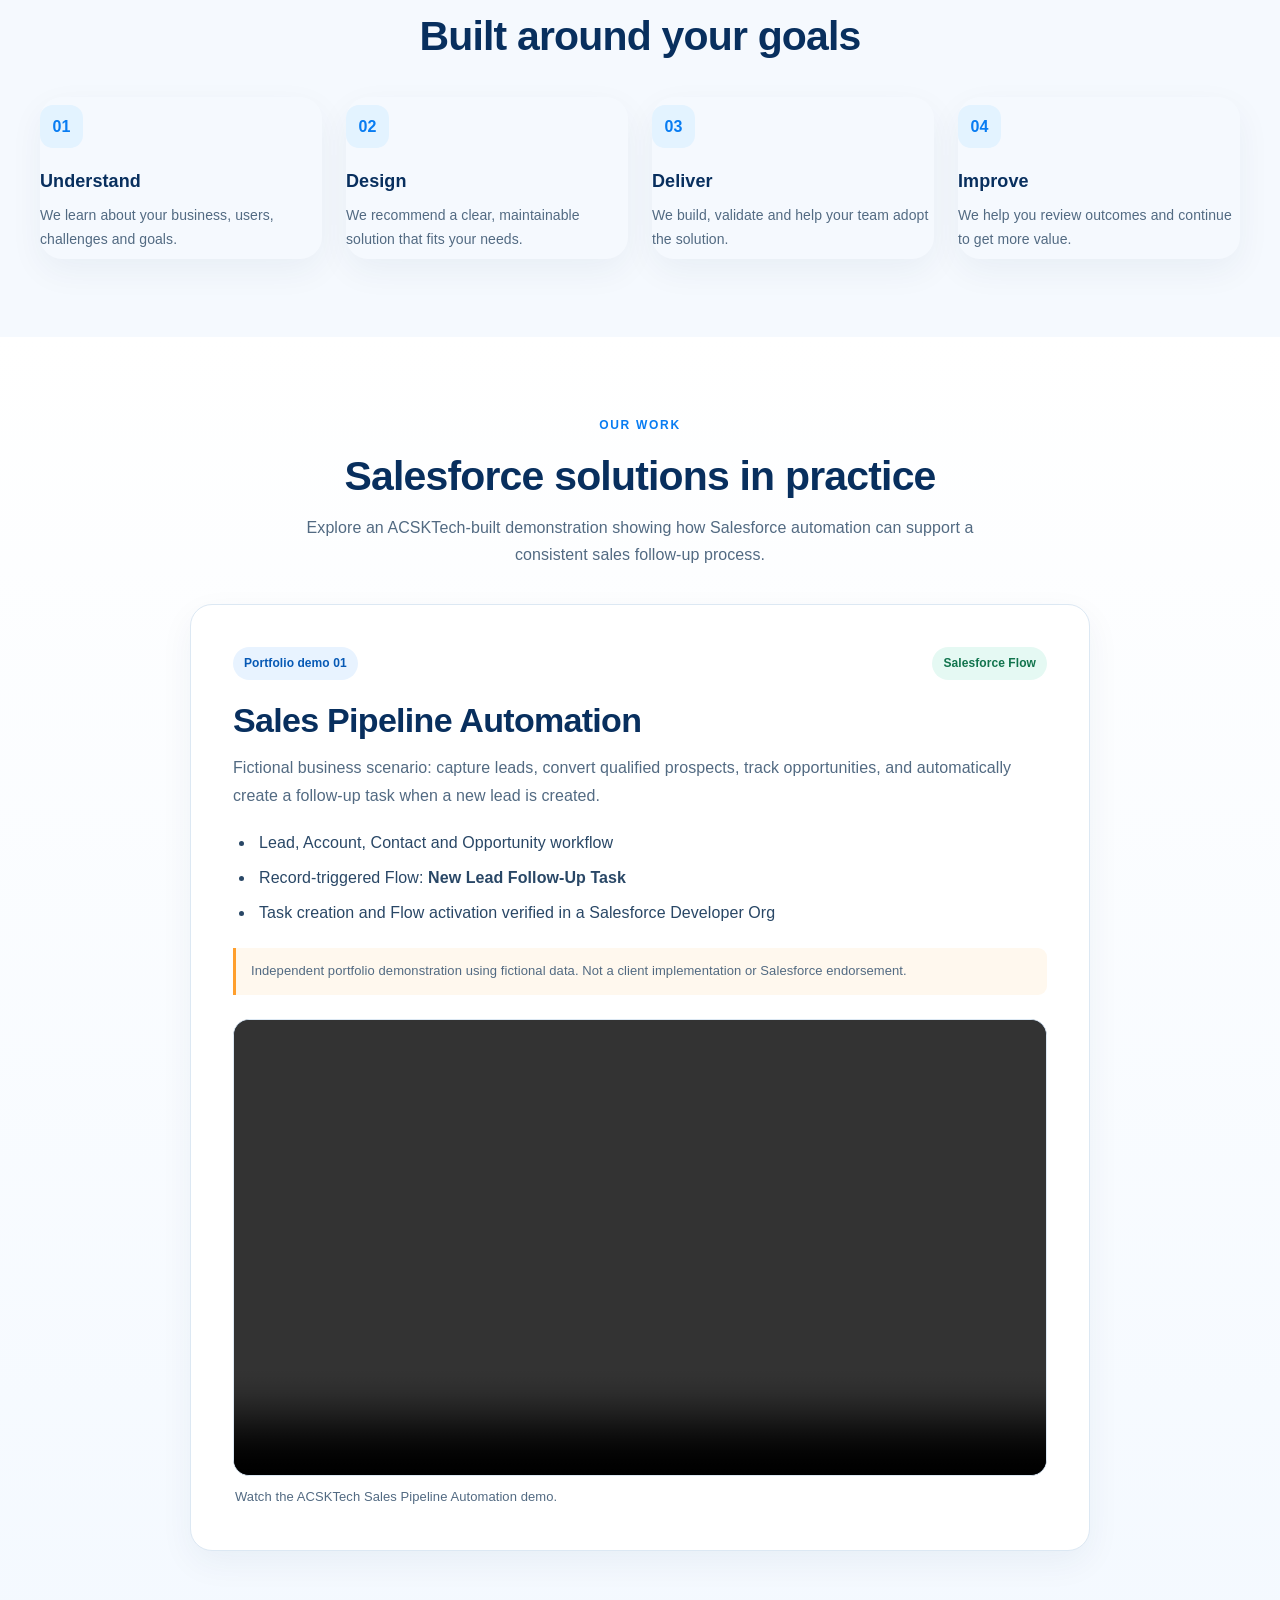
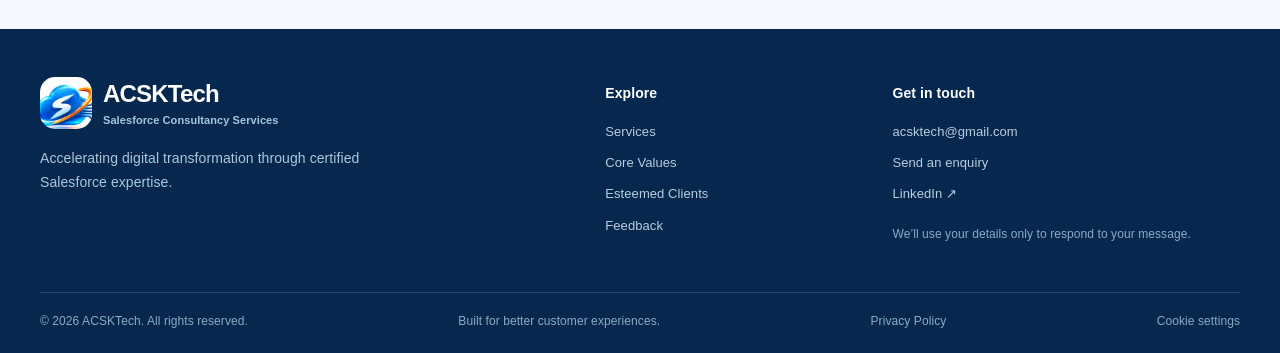
==== commit 0eacc327: "Add Salesforce integrations and privacy-by-design sections" ====
--- a/index.html
+++ b/index.html
@@ -12,8 +12,9 @@
 </div></header>
 <main id="main"><section class="hero"><div class="container hero-layout"><div class="hero-copy"><p class="eyebrow"><span class="eyebrow-dot"></span> Salesforce Consultancy Services</p><h1>Make Salesforce work <span>better for your business.</span></h1><p class="hero-lead">From strategy and implementation to custom development and ongoing support, ACSKTech helps connect your people, processes and data.</p><div class="button-row"><a class="button button-primary" href="services.html">Explore our services <span aria-hidden="true">→</span></a><a class="button button-secondary" href="contact.html">Talk to our team</a></div><div class="trust-line"><span class="trust-check">✓</span> Practical guidance. Thoughtful delivery. Lasting value.</div></div><div class="hero-art" aria-hidden="true"><div class="art-glow"></div><div class="art-orbit orbit-one"></div><div class="art-orbit orbit-two"></div><div class="art-cloud"><span>ϟ</span></div><div class="art-node node-one"></div><div class="art-node node-two"></div><div class="art-node node-three"></div><div class="art-label label-one">Cloud solutions</div><div class="art-label label-two">Connected data</div></div></div></section>
 <section class="section"><div class="container"><div class="section-heading centered"><p class="eyebrow">How we help</p><h2>Technology that moves your business forward</h2><p>Salesforce solutions should simplify work, improve visibility and help teams build stronger customer relationships.</p></div><div class="feature-grid"><article class="feature-card"><div class="feature-icon">✦</div><h3>Consulting & Strategy</h3><p>Align your Salesforce roadmap with business priorities, user needs and measurable outcomes.</p></article><article class="feature-card"><div class="feature-icon">⌘</div><h3>Implementation & Delivery</h3><p>Configure and implement practical solutions that support your real-world processes.</p></article><article class="feature-card"><div class="feature-icon">↗</div><h3>Development & Integration</h3><p>Extend Salesforce with thoughtful customization, connected systems and useful automation.</p></article></div></div></section>
-<section class="band"><div class="container band-inner"><div><p class="eyebrow eyebrow-light">Your Salesforce journey</p><h2>Clear advice. Reliable delivery. Ongoing improvement.</h2><p>Whether you are starting fresh or improving an existing org, let’s identify the next best step together.</p></div><a class="button button-light" href="contact.html">Discuss your requirement <span aria-hidden="true">→</span></a></div></section>
+<section class="section integration-section"><div class="container"><div class="section-heading centered"><p class="eyebrow">Connected customer experiences</p><h2>Bring Salesforce closer to the tools your customers use</h2><p>Plan integrations around your workflows—not just a list of apps. ACSKTech can help assess the right approach for social channels, messaging, productivity tools and business systems.</p></div><div class="integration-grid"><article class="integration-card"><span class="integration-symbol">◎</span><h3>Social & messaging</h3><p>Explore use cases involving Instagram, Facebook, X and WhatsApp, subject to platform APIs, permissions and the right Salesforce products or approved connectors.</p><span class="integration-note">Use case planning · API-dependent</span></article><article class="integration-card"><span class="integration-symbol">⇄</span><h3>Business applications</h3><p>Connect CRM workflows with email, service tools, forms and other business systems using suitable APIs, middleware or native integrations.</p><span class="integration-note">Architecture · Data flow · Automation</span></article><article class="integration-card"><span class="integration-symbol">✦</span><h3>Agentforce & automation</h3><p>Explore how an AI service experience can support FAQs, guide requests and work with configured Salesforce actions—with clear guardrails and human escalation.</p><a class="integration-link" href="agentforce-demo.html">View our Agentforce demo →</a></article></div><div class="integration-footnote">These are service capabilities and potential use cases, not claims that ACSKTech currently operates live integrations with every named platform. Feasibility depends on access, licensing, API policies and requirements.</div></div></section>
+<section class="section security-section"><div class="container security-layout"><div><p class="eyebrow">Privacy by design</p><h2>Security should be part of the solution—not an afterthought.</h2><p>We aim to consider access, data handling and maintainability from the start. Our website enquiry forms use server-side processing and are designed with anti-abuse verification; no security control can guarantee absolute protection.</p><a class="button button-secondary" href="privacy.html">Read our Privacy Policy <span aria-hidden="true">→</span></a></div><div class="security-points"><div><span>01</span><p><strong>Protect credentials</strong><small>Keep API secrets on the server, never in public browser code.</small></p></div><div><span>02</span><p><strong>Validate requests</strong><small>Use server-side checks and anti-abuse verification for forms.</small></p></div><div><span>03</span><p><strong>Respect data boundaries</strong><small>Collect only what is needed and explain how enquiries are handled.</small></p></div></div></div></section>\n<section class="band"><div class="container band-inner"><div><p class="eyebrow eyebrow-light">Your Salesforce journey</p><h2>Clear advice. Reliable delivery. Ongoing improvement.</h2><p>Whether you are starting fresh or improving an existing org, let’s identify the next best step together.</p></div><a class="button button-light" href="contact.html">Discuss your requirement <span aria-hidden="true">→</span></a></div></section>
 <section class="section section-soft"><div class="container"><div class="section-heading centered"><p class="eyebrow">Our approach</p><h2>Built around your goals</h2></div><div class="steps-grid"><div class="step"><span>01</span><h3>Understand</h3><p>We learn about your business, users, challenges and goals.</p></div><div class="step"><span>02</span><h3>Design</h3><p>We recommend a clear, maintainable solution that fits your needs.</p></div><div class="step"><span>03</span><h3>Deliver</h3><p>We build, validate and help your team adopt the solution.</p></div><div class="step"><span>04</span><h3>Improve</h3><p>We help you review outcomes and continue to get more value.</p></div></div></div></section><section class="section portfolio-section"><div class="container"><div class="section-heading centered"><p class="eyebrow">Our work</p><h2>Salesforce solutions in practice</h2><p>Explore an ACSKTech-built demonstration showing how Salesforce automation can support a consistent sales follow-up process.</p></div><article class="portfolio-card"><div class="portfolio-card-top"><span class="portfolio-tag">Portfolio demo 01</span><span class="portfolio-status">Salesforce Flow</span></div><h3>Sales Pipeline Automation</h3><p>Fictional business scenario: capture leads, convert qualified prospects, track opportunities, and automatically create a follow-up task when a new lead is created.</p><ul class="portfolio-points"><li>Lead, Account, Contact and Opportunity workflow</li><li>Record-triggered Flow: <strong>New Lead Follow-Up Task</strong></li><li>Task creation and Flow activation verified in a Salesforce Developer Org</li></ul><p class="portfolio-disclaimer">Independent portfolio demonstration using fictional data. Not a client implementation or Salesforce endorsement.</p><div class="portfolio-video-wrap"><video class="portfolio-video" controls preload="metadata" playsinline aria-label="ACSKTech Sales Pipeline Automation demonstration video"><source src="sales-pipeline-demo.mp4" type="video/mp4">Your browser does not support embedded video.</video><p class="portfolio-video-note">Watch the ACSKTech Sales Pipeline Automation demo.</p></div></article></article></div></section>
 </main>
-<footer class="site-footer"><div class="container footer-grid"><div class="footer-brand"><a class="brand brand-footer" href="index.html"><img src="acsktech-logo-mark.jpg" alt="" width="46" height="46"><span class="brand-copy"><strong>ACSKTech</strong><small>Salesforce Consultancy Services</small></span></a><p>Accelerating digital transformation through certified Salesforce expertise.</p></div><div><h2>Explore</h2><ul><li><a href="services.html">Services</a></li><li><a href="values.html">Core Values</a></li><li><a href="clients.html">Esteemed Clients</a></li><li><a href="feedback.html">Feedback</a></li></ul></div><div><h2>Get in touch</h2><ul><li><a href="mailto:acsktech@gmail.com">acsktech@gmail.com</a></li><li><a href="contact.html">Send an enquiry</a></li></ul><p class="footer-note">We’ll use your details only to respond to your message.</p></div></div><div class="container footer-bottom"><span>© <span data-year></span> ACSKTech. All rights reserved.</span><span>Built for better customer experiences.</span><span><a href="privacy.html">Privacy Policy</a></span></div></footer>
+<footer class="site-footer"><div class="container footer-grid"><div class="footer-brand"><a class="brand brand-footer" href="index.html"><img src="acsktech-logo-mark.jpg" alt="" width="46" height="46"><span class="brand-copy"><strong>ACSKTech</strong><small>Salesforce Consultancy Services</small></span></a><p>Accelerating digital transformation through certified Salesforce expertise.</p></div><div><h2>Explore</h2><ul><li><a href="services.html">Services</a></li><li><a href="values.html">Core Values</a></li><li><a href="clients.html">Esteemed Clients</a></li><li><a href="feedback.html">Feedback</a></li></ul></div><div><h2>Get in touch</h2><ul><li><a href="mailto:acsktech@gmail.com">acsktech@gmail.com</a></li><li><a href="contact.html">Send an enquiry</a></li><li><a href="https://www.linkedin.com/in/acsk-tech-501b32440/" target="_blank" rel="noopener noreferrer">LinkedIn ↗</a></li></ul><p class="footer-note">We’ll use your details only to respond to your message.</p></div></div><div class="container footer-bottom"><span>© <span data-year></span> ACSKTech. All rights reserved.</span><span>Built for better customer experiences.</span><span><a href="privacy.html">Privacy Policy</a></span></div></footer>
 <script src="script.js" defer></script></body></html>
--- a/styles.css
+++ b/styles.css
@@ -69,3 +69,27 @@
 @media(max-width:900px){.nav-wrap{position:relative;min-height:78px;flex-wrap:wrap;padding-block:10px}.brand{min-width:0;margin-right:auto}.menu-toggle{display:flex}.primary-nav{display:none;order:5;flex-basis:100%;width:100%;border-radius:18px;align-items:stretch;flex-direction:column;padding:10px;margin:0 0 8px;background:#f7faff}.primary-nav.is-open{display:flex}.primary-nav a,.primary-nav a.active{width:100%;justify-content:flex-start;border-radius:12px;padding:12px 16px;min-height:46px;font-size:14px}.header-cta{margin-left:0}.hero-layout{padding-block:54px;gap:30px}.section{padding-block:58px}}
 @media(max-width:540px){.container{width:min(var(--max),calc(100% - 32px))}.topbar-inner{padding-block:7px;align-items:flex-start;flex-direction:column;gap:2px}.topbar-inner>span:last-child{overflow-wrap:anywhere}.brand img{width:44px;height:44px}.brand-copy strong{font-size:21px}.brand-copy small{font-size:10px}.header-cta{font-size:12px;padding:10px 13px}.hero-layout{grid-template-columns:1fr;min-height:auto;padding-block:46px}.hero h1{font-size:clamp(36px,10vw,48px)}.hero-lead{font-size:16px}.section{padding-block:48px}.button-row .button{width:100%}.footer-grid{gap:28px}}
 @media(prefers-reduced-motion:reduce){html{scroll-behavior:auto}*,*::before,*::after{animation-duration:.01ms!important;animation-iteration-count:1!important;transition-duration:.01ms!important;scroll-behavior:auto!important}}
+
+
+/* English cookie notice and privacy preferences */
+.cookie-banner{position:fixed;z-index:10000;inset:auto 0 0;background:#fffdf9;color:#26374a;border-top:1px solid #e7dfcf;box-shadow:0 -12px 35px rgba(8,35,64,.16);font-size:15px;line-height:1.55}
+.cookie-banner[hidden],.cookie-settings-panel[hidden]{display:none!important}
+.cookie-banner-inner{max-width:1240px;margin:0 auto;padding:18px 24px;display:flex;align-items:center;justify-content:space-between;gap:24px}
+.cookie-banner-inner>p{margin:0;max-width:850px}
+.cookie-banner a{color:#8b6500;font-weight:700}
+.cookie-banner-actions{display:flex;align-items:center;justify-content:flex-end;gap:10px;flex-wrap:wrap}
+.cookie-button{font:inherit;font-weight:750;border-radius:999px;min-height:44px;padding:10px 18px;cursor:pointer;white-space:nowrap}
+.cookie-button-primary{background:#8e6a08;color:#fff;border:1px solid #8e6a08}
+.cookie-button-secondary{background:#fff;color:#26374a;border:1px solid #d9d5cd}
+.cookie-button-link{background:transparent;color:#0759b5;border:1px solid transparent;text-decoration:underline;text-underline-offset:3px}
+.cookie-button:hover{filter:brightness(.96)}
+.cookie-settings-panel{max-width:1240px;margin:0 auto;padding:0 24px 22px}
+.cookie-settings-heading{display:flex;align-items:center;justify-content:space-between;gap:12px}
+.cookie-settings-heading h2{font-size:21px;margin:8px 0}
+.cookie-close{font-size:27px;line-height:1;background:transparent;border:0;color:#26374a;cursor:pointer}
+.cookie-preference{display:flex;align-items:center;justify-content:space-between;gap:18px;padding:12px 0;border-top:1px solid #e9e4da}
+.cookie-preference span{display:flex;flex-direction:column}
+.cookie-preference small{font-size:13px;font-weight:400;color:#596b7d}
+.cookie-preference input{width:20px;min-height:20px;accent-color:#087cf2}
+.footer-bottom [data-cookie-settings-link]{white-space:nowrap}
+@media(max-width:760px){.cookie-banner-inner{align-items:stretch;flex-direction:column;gap:14px;padding:16px}.cookie-banner-actions{justify-content:flex-start}.cookie-button{flex:1 1 auto}.cookie-settings-panel{padding:0 16px 18px}.cookie-banner{font-size:14px}}
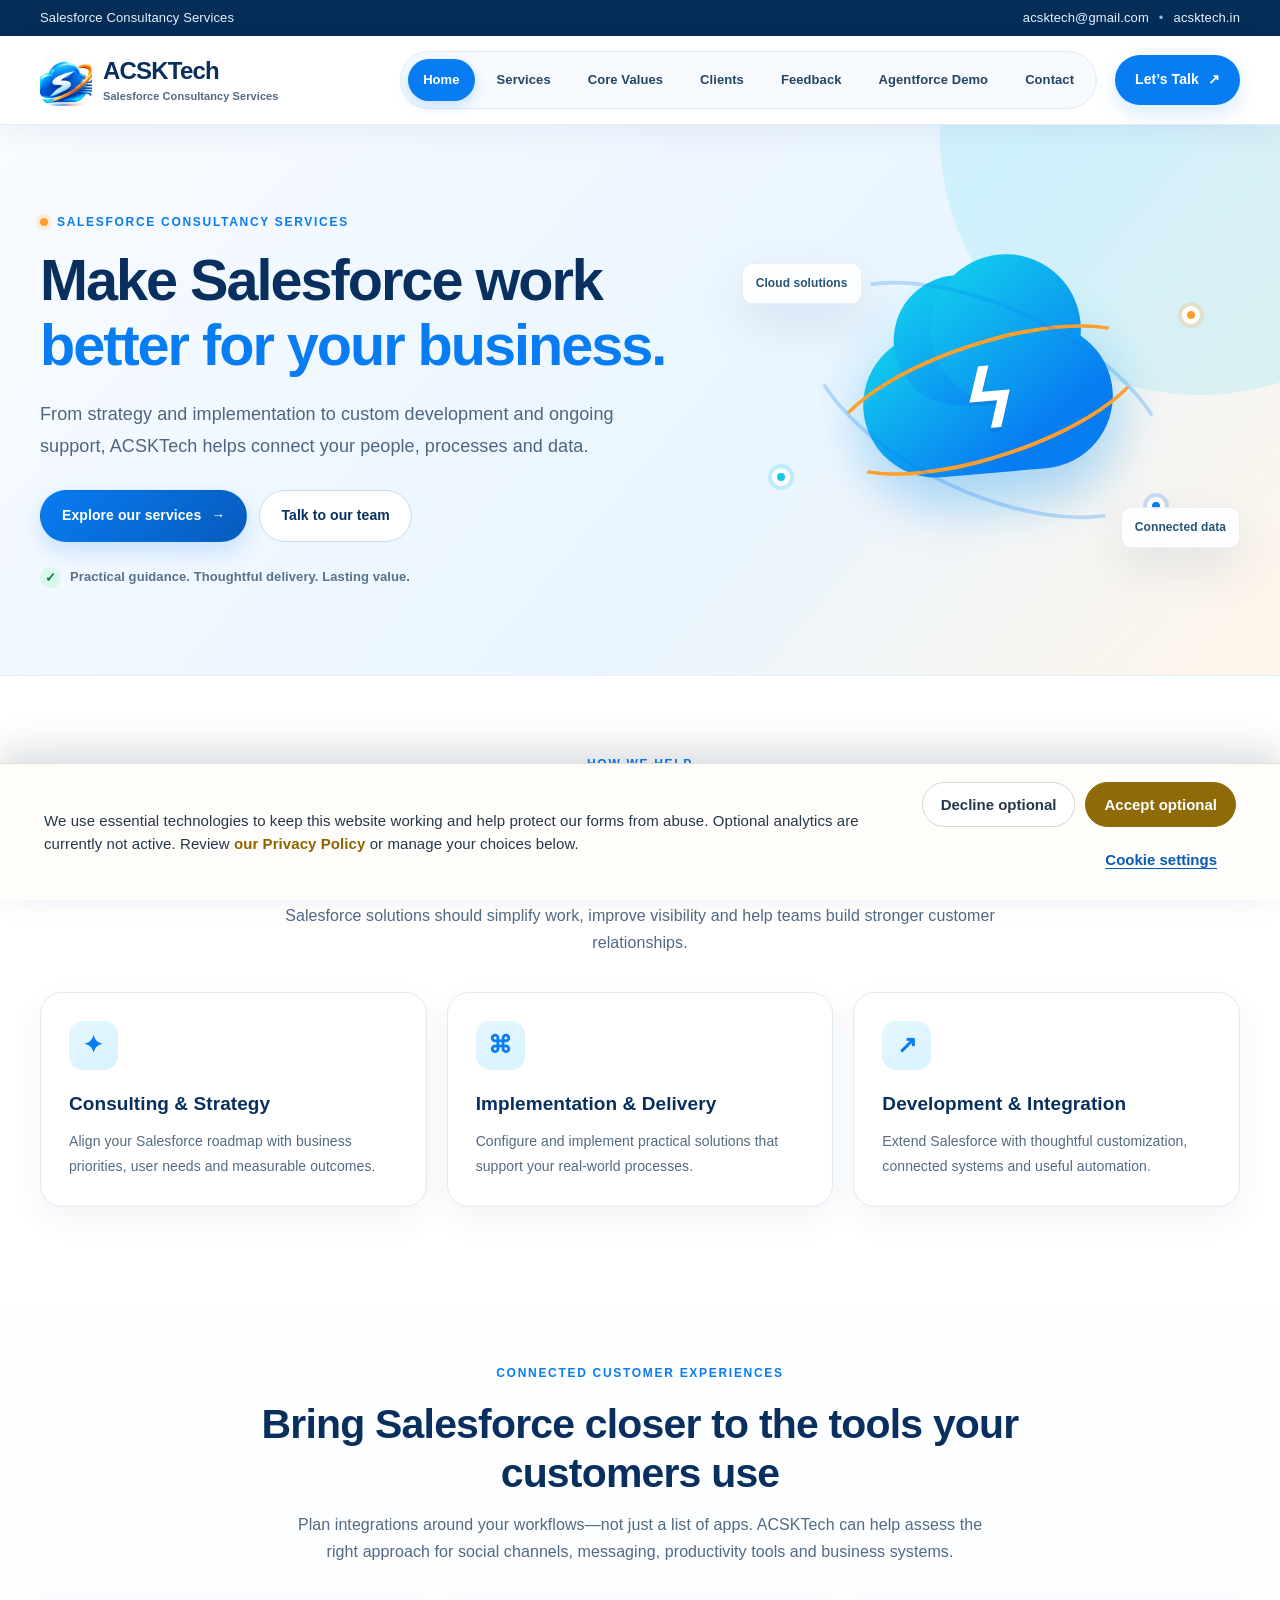
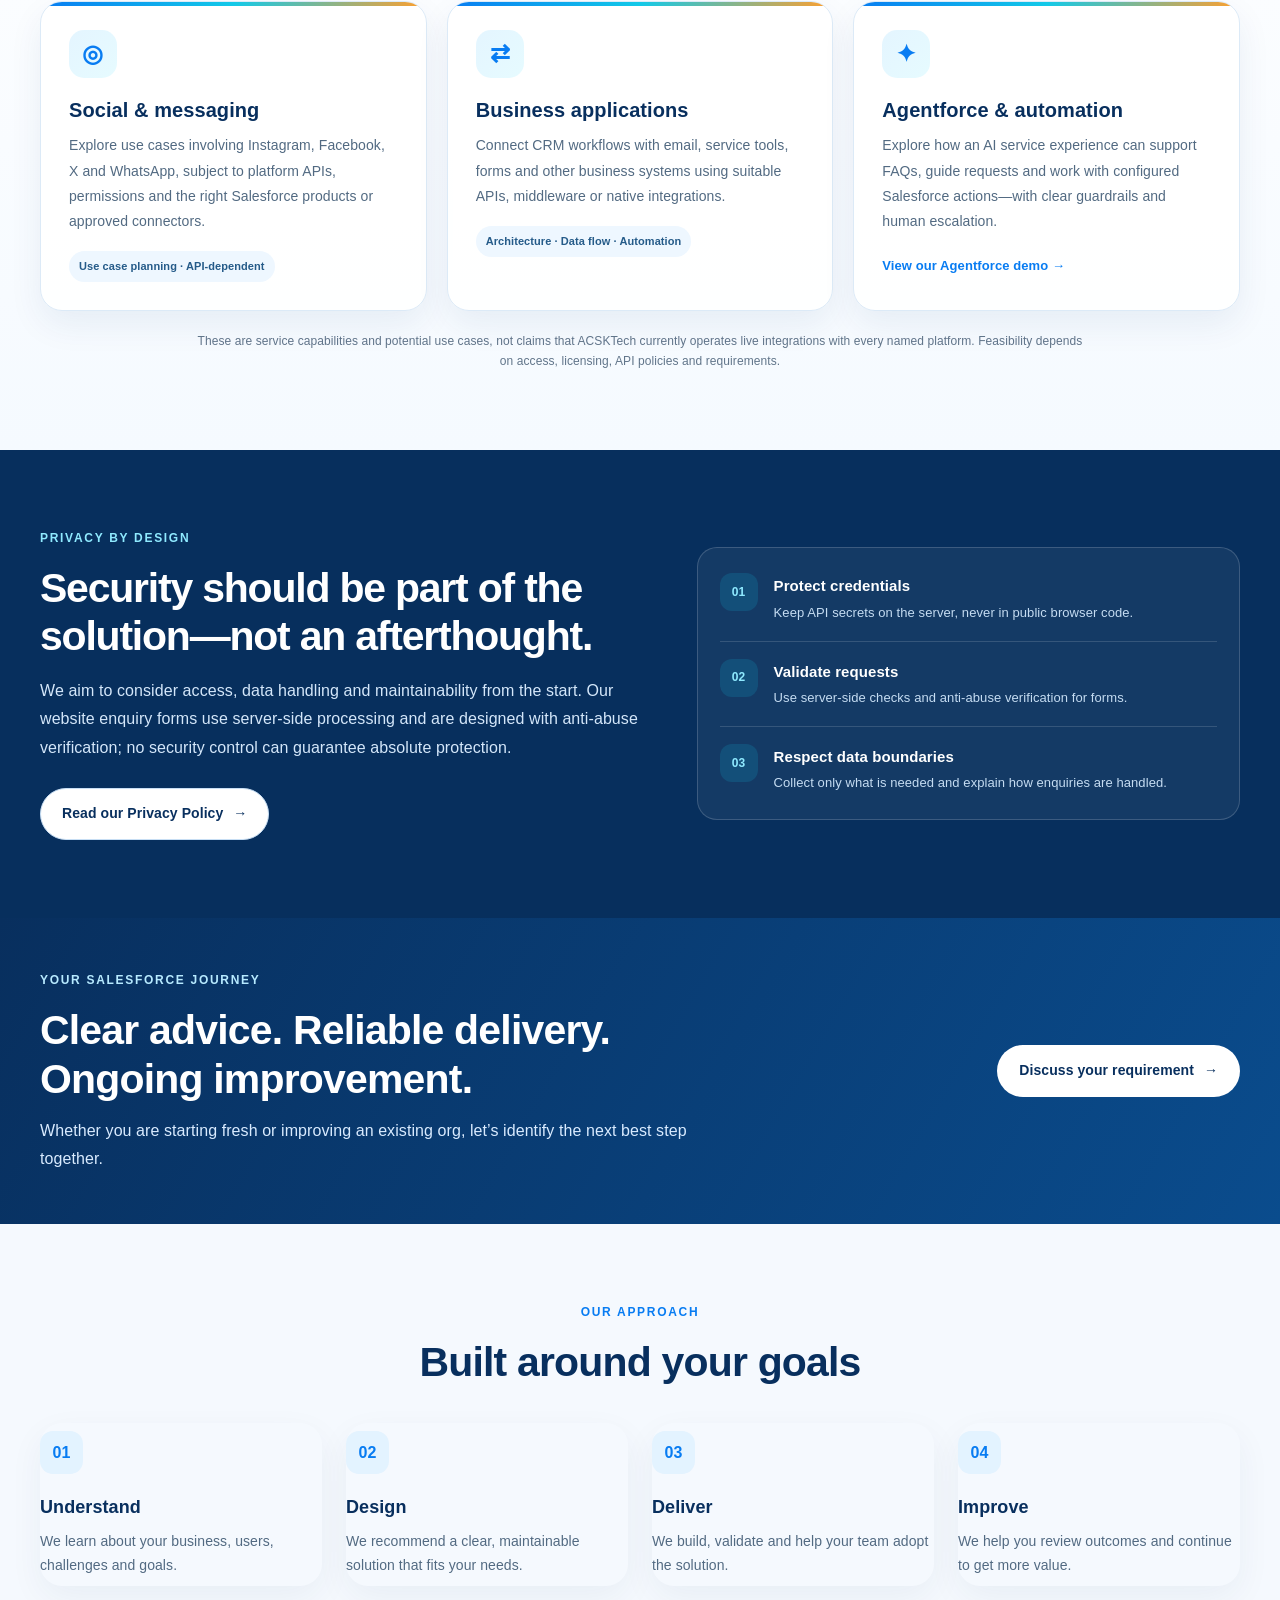
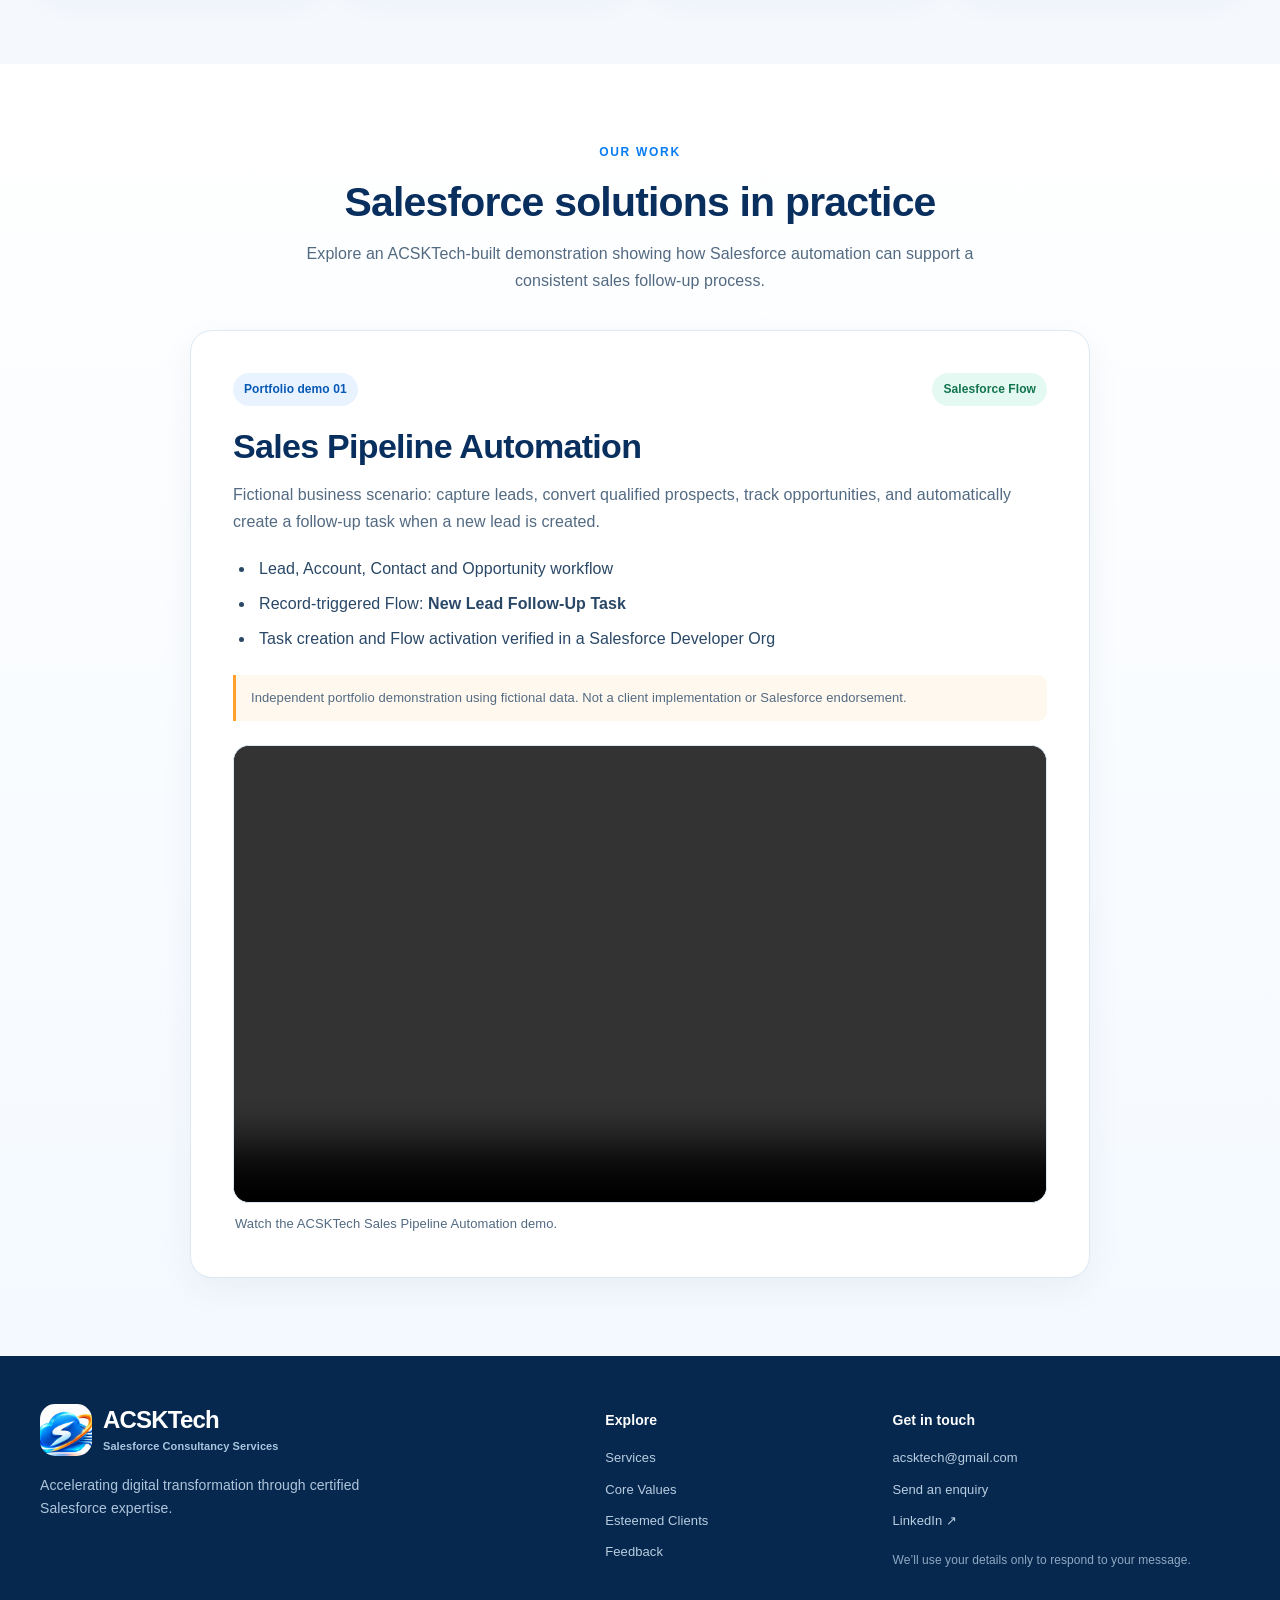
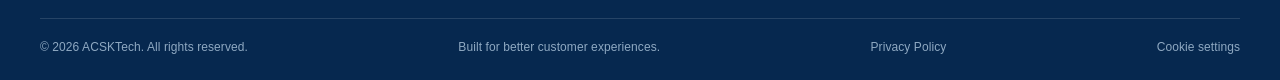
==== commit 8cd313a9: "Fix section spacing in homepage refresh" ====
--- a/index.html
+++ b/index.html
@@ -13,7 +13,8 @@
 <main id="main"><section class="hero"><div class="container hero-layout"><div class="hero-copy"><p class="eyebrow"><span class="eyebrow-dot"></span> Salesforce Consultancy Services</p><h1>Make Salesforce work <span>better for your business.</span></h1><p class="hero-lead">From strategy and implementation to custom development and ongoing support, ACSKTech helps connect your people, processes and data.</p><div class="button-row"><a class="button button-primary" href="services.html">Explore our services <span aria-hidden="true">→</span></a><a class="button button-secondary" href="contact.html">Talk to our team</a></div><div class="trust-line"><span class="trust-check">✓</span> Practical guidance. Thoughtful delivery. Lasting value.</div></div><div class="hero-art" aria-hidden="true"><div class="art-glow"></div><div class="art-orbit orbit-one"></div><div class="art-orbit orbit-two"></div><div class="art-cloud"><span>ϟ</span></div><div class="art-node node-one"></div><div class="art-node node-two"></div><div class="art-node node-three"></div><div class="art-label label-one">Cloud solutions</div><div class="art-label label-two">Connected data</div></div></div></section>
 <section class="section"><div class="container"><div class="section-heading centered"><p class="eyebrow">How we help</p><h2>Technology that moves your business forward</h2><p>Salesforce solutions should simplify work, improve visibility and help teams build stronger customer relationships.</p></div><div class="feature-grid"><article class="feature-card"><div class="feature-icon">✦</div><h3>Consulting & Strategy</h3><p>Align your Salesforce roadmap with business priorities, user needs and measurable outcomes.</p></article><article class="feature-card"><div class="feature-icon">⌘</div><h3>Implementation & Delivery</h3><p>Configure and implement practical solutions that support your real-world processes.</p></article><article class="feature-card"><div class="feature-icon">↗</div><h3>Development & Integration</h3><p>Extend Salesforce with thoughtful customization, connected systems and useful automation.</p></article></div></div></section>
 <section class="section integration-section"><div class="container"><div class="section-heading centered"><p class="eyebrow">Connected customer experiences</p><h2>Bring Salesforce closer to the tools your customers use</h2><p>Plan integrations around your workflows—not just a list of apps. ACSKTech can help assess the right approach for social channels, messaging, productivity tools and business systems.</p></div><div class="integration-grid"><article class="integration-card"><span class="integration-symbol">◎</span><h3>Social & messaging</h3><p>Explore use cases involving Instagram, Facebook, X and WhatsApp, subject to platform APIs, permissions and the right Salesforce products or approved connectors.</p><span class="integration-note">Use case planning · API-dependent</span></article><article class="integration-card"><span class="integration-symbol">⇄</span><h3>Business applications</h3><p>Connect CRM workflows with email, service tools, forms and other business systems using suitable APIs, middleware or native integrations.</p><span class="integration-note">Architecture · Data flow · Automation</span></article><article class="integration-card"><span class="integration-symbol">✦</span><h3>Agentforce & automation</h3><p>Explore how an AI service experience can support FAQs, guide requests and work with configured Salesforce actions—with clear guardrails and human escalation.</p><a class="integration-link" href="agentforce-demo.html">View our Agentforce demo →</a></article></div><div class="integration-footnote">These are service capabilities and potential use cases, not claims that ACSKTech currently operates live integrations with every named platform. Feasibility depends on access, licensing, API policies and requirements.</div></div></section>
-<section class="section security-section"><div class="container security-layout"><div><p class="eyebrow">Privacy by design</p><h2>Security should be part of the solution—not an afterthought.</h2><p>We aim to consider access, data handling and maintainability from the start. Our website enquiry forms use server-side processing and are designed with anti-abuse verification; no security control can guarantee absolute protection.</p><a class="button button-secondary" href="privacy.html">Read our Privacy Policy <span aria-hidden="true">→</span></a></div><div class="security-points"><div><span>01</span><p><strong>Protect credentials</strong><small>Keep API secrets on the server, never in public browser code.</small></p></div><div><span>02</span><p><strong>Validate requests</strong><small>Use server-side checks and anti-abuse verification for forms.</small></p></div><div><span>03</span><p><strong>Respect data boundaries</strong><small>Collect only what is needed and explain how enquiries are handled.</small></p></div></div></div></section>\n<section class="band"><div class="container band-inner"><div><p class="eyebrow eyebrow-light">Your Salesforce journey</p><h2>Clear advice. Reliable delivery. Ongoing improvement.</h2><p>Whether you are starting fresh or improving an existing org, let’s identify the next best step together.</p></div><a class="button button-light" href="contact.html">Discuss your requirement <span aria-hidden="true">→</span></a></div></section>
+<section class="section security-section"><div class="container security-layout"><div><p class="eyebrow">Privacy by design</p><h2>Security should be part of the solution—not an afterthought.</h2><p>We aim to consider access, data handling and maintainability from the start. Our website enquiry forms use server-side processing and are designed with anti-abuse verification; no security control can guarantee absolute protection.</p><a class="button button-secondary" href="privacy.html">Read our Privacy Policy <span aria-hidden="true">→</span></a></div><div class="security-points"><div><span>01</span><p><strong>Protect credentials</strong><small>Keep API secrets on the server, never in public browser code.</small></p></div><div><span>02</span><p><strong>Validate requests</strong><small>Use server-side checks and anti-abuse verification for forms.</small></p></div><div><span>03</span><p><strong>Respect data boundaries</strong><small>Collect only what is needed and explain how enquiries are handled.</small></p></div></div></div></section>
+<section class="band"><div class="container band-inner"><div><p class="eyebrow eyebrow-light">Your Salesforce journey</p><h2>Clear advice. Reliable delivery. Ongoing improvement.</h2><p>Whether you are starting fresh or improving an existing org, let’s identify the next best step together.</p></div><a class="button button-light" href="contact.html">Discuss your requirement <span aria-hidden="true">→</span></a></div></section>
 <section class="section section-soft"><div class="container"><div class="section-heading centered"><p class="eyebrow">Our approach</p><h2>Built around your goals</h2></div><div class="steps-grid"><div class="step"><span>01</span><h3>Understand</h3><p>We learn about your business, users, challenges and goals.</p></div><div class="step"><span>02</span><h3>Design</h3><p>We recommend a clear, maintainable solution that fits your needs.</p></div><div class="step"><span>03</span><h3>Deliver</h3><p>We build, validate and help your team adopt the solution.</p></div><div class="step"><span>04</span><h3>Improve</h3><p>We help you review outcomes and continue to get more value.</p></div></div></div></section><section class="section portfolio-section"><div class="container"><div class="section-heading centered"><p class="eyebrow">Our work</p><h2>Salesforce solutions in practice</h2><p>Explore an ACSKTech-built demonstration showing how Salesforce automation can support a consistent sales follow-up process.</p></div><article class="portfolio-card"><div class="portfolio-card-top"><span class="portfolio-tag">Portfolio demo 01</span><span class="portfolio-status">Salesforce Flow</span></div><h3>Sales Pipeline Automation</h3><p>Fictional business scenario: capture leads, convert qualified prospects, track opportunities, and automatically create a follow-up task when a new lead is created.</p><ul class="portfolio-points"><li>Lead, Account, Contact and Opportunity workflow</li><li>Record-triggered Flow: <strong>New Lead Follow-Up Task</strong></li><li>Task creation and Flow activation verified in a Salesforce Developer Org</li></ul><p class="portfolio-disclaimer">Independent portfolio demonstration using fictional data. Not a client implementation or Salesforce endorsement.</p><div class="portfolio-video-wrap"><video class="portfolio-video" controls preload="metadata" playsinline aria-label="ACSKTech Sales Pipeline Automation demonstration video"><source src="sales-pipeline-demo.mp4" type="video/mp4">Your browser does not support embedded video.</video><p class="portfolio-video-note">Watch the ACSKTech Sales Pipeline Automation demo.</p></div></article></article></div></section>
 </main>
 <footer class="site-footer"><div class="container footer-grid"><div class="footer-brand"><a class="brand brand-footer" href="index.html"><img src="acsktech-logo-mark.jpg" alt="" width="46" height="46"><span class="brand-copy"><strong>ACSKTech</strong><small>Salesforce Consultancy Services</small></span></a><p>Accelerating digital transformation through certified Salesforce expertise.</p></div><div><h2>Explore</h2><ul><li><a href="services.html">Services</a></li><li><a href="values.html">Core Values</a></li><li><a href="clients.html">Esteemed Clients</a></li><li><a href="feedback.html">Feedback</a></li></ul></div><div><h2>Get in touch</h2><ul><li><a href="mailto:acsktech@gmail.com">acsktech@gmail.com</a></li><li><a href="contact.html">Send an enquiry</a></li><li><a href="https://www.linkedin.com/in/acsk-tech-501b32440/" target="_blank" rel="noopener noreferrer">LinkedIn ↗</a></li></ul><p class="footer-note">We’ll use your details only to respond to your message.</p></div></div><div class="container footer-bottom"><span>© <span data-year></span> ACSKTech. All rights reserved.</span><span>Built for better customer experiences.</span><span><a href="privacy.html">Privacy Policy</a></span></div></footer>
--- a/styles.css
+++ b/styles.css
@@ -93,3 +93,30 @@
 .cookie-preference input{width:20px;min-height:20px;accent-color:#087cf2}
 .footer-bottom [data-cookie-settings-link]{white-space:nowrap}
 @media(max-width:760px){.cookie-banner-inner{align-items:stretch;flex-direction:column;gap:14px;padding:16px}.cookie-banner-actions{justify-content:flex-start}.cookie-button{flex:1 1 auto}.cookie-settings-panel{padding:0 16px 18px}.cookie-banner{font-size:14px}}
+
+/* ACSKTech service-led refresh: integrations, security and clearer capability cards */
+.integration-section{background:linear-gradient(180deg,#fff 0%,#f5faff 100%)}
+.integration-grid{display:grid;grid-template-columns:repeat(3,minmax(0,1fr));gap:20px}
+.integration-card{position:relative;overflow:hidden;padding:28px;border:1px solid #dceaf7;border-radius:22px;background:rgba(255,255,255,.94);box-shadow:0 14px 34px rgba(8,56,111,.07);transition:transform .2s,box-shadow .2s,border-color .2s}
+.integration-card:before{content:"";position:absolute;inset:0 0 auto;height:4px;background:linear-gradient(90deg,var(--blue),var(--cyan),var(--orange))}
+.integration-card:hover{transform:translateY(-4px);box-shadow:0 20px 42px rgba(8,56,111,.12);border-color:#b9d9f5}
+.integration-symbol{display:grid;place-items:center;width:48px;height:48px;margin-bottom:19px;border-radius:15px;background:linear-gradient(135deg,#e4f5ff,#e6fbff);color:var(--blue);font-size:24px;font-weight:850}
+.integration-card h3{font-size:20px;line-height:1.3;color:var(--navy);margin-bottom:10px}
+.integration-card p{color:var(--muted);font-size:14px;line-height:1.8;margin-bottom:17px}
+.integration-note{display:inline-flex;padding:6px 10px;border-radius:999px;background:#eef7ff;color:#255b89;font-size:11px;font-weight:800}
+.integration-link{font-size:13px;font-weight:850;color:var(--blue)}
+.integration-footnote{margin:20px auto 0;max-width:900px;color:#61758a;font-size:12px;text-align:center}
+.security-section{background:#072f5d;color:#fff}
+.security-layout{display:grid;grid-template-columns:minmax(0,1.05fr) minmax(300px,.95fr);gap:56px;align-items:center}
+.security-layout h2{max-width:650px;font-size:clamp(29px,3.2vw,42px);line-height:1.18;letter-spacing:-1.2px;color:#fff;margin-bottom:16px}
+.security-layout>div:first-child>p:not(.eyebrow){color:#d4e7fa;max-width:650px;line-height:1.8;margin-bottom:25px}
+.security-layout .eyebrow{color:#8feaff}
+.security-points{border:1px solid rgba(255,255,255,.17);border-radius:20px;padding:8px 22px;background:rgba(255,255,255,.055)}
+.security-points>div{display:flex;align-items:flex-start;gap:16px;padding:17px 0;border-bottom:1px solid rgba(255,255,255,.14)}
+.security-points>div:last-child{border-bottom:0}
+.security-points>div>span{display:grid;place-items:center;flex:0 0 38px;height:38px;border-radius:12px;background:rgba(18,201,232,.15);color:#8feaff;font-size:12px;font-weight:900}
+.security-points p{margin:0;display:flex;flex-direction:column;gap:4px}
+.security-points strong{color:#fff;font-size:15px}
+.security-points small{color:#c5dcf2;font-size:13px;line-height:1.6}
+@media(max-width:850px){.integration-grid{grid-template-columns:1fr}.security-layout{grid-template-columns:1fr;gap:28px}.integration-card{padding:24px}}
+@media(prefers-reduced-motion:reduce){.integration-card{transition:none}.integration-card:hover{transform:none}}
